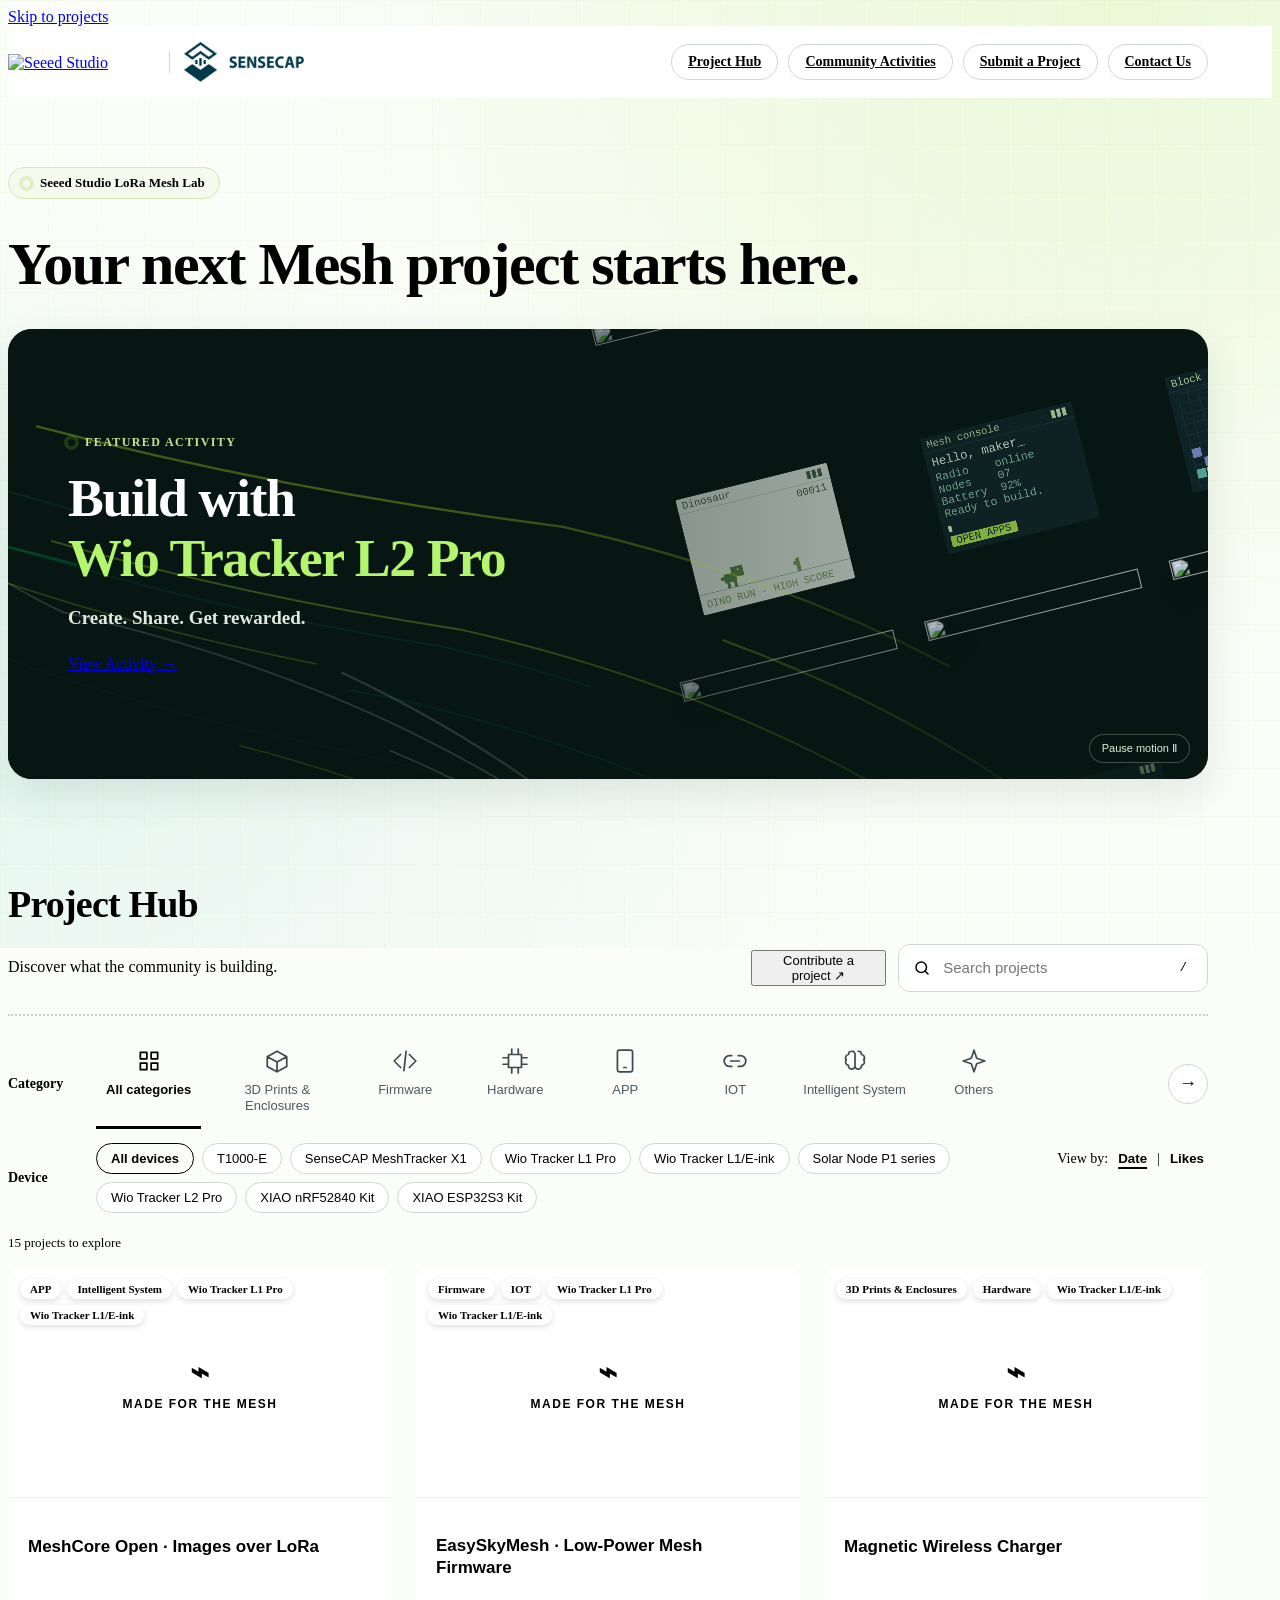
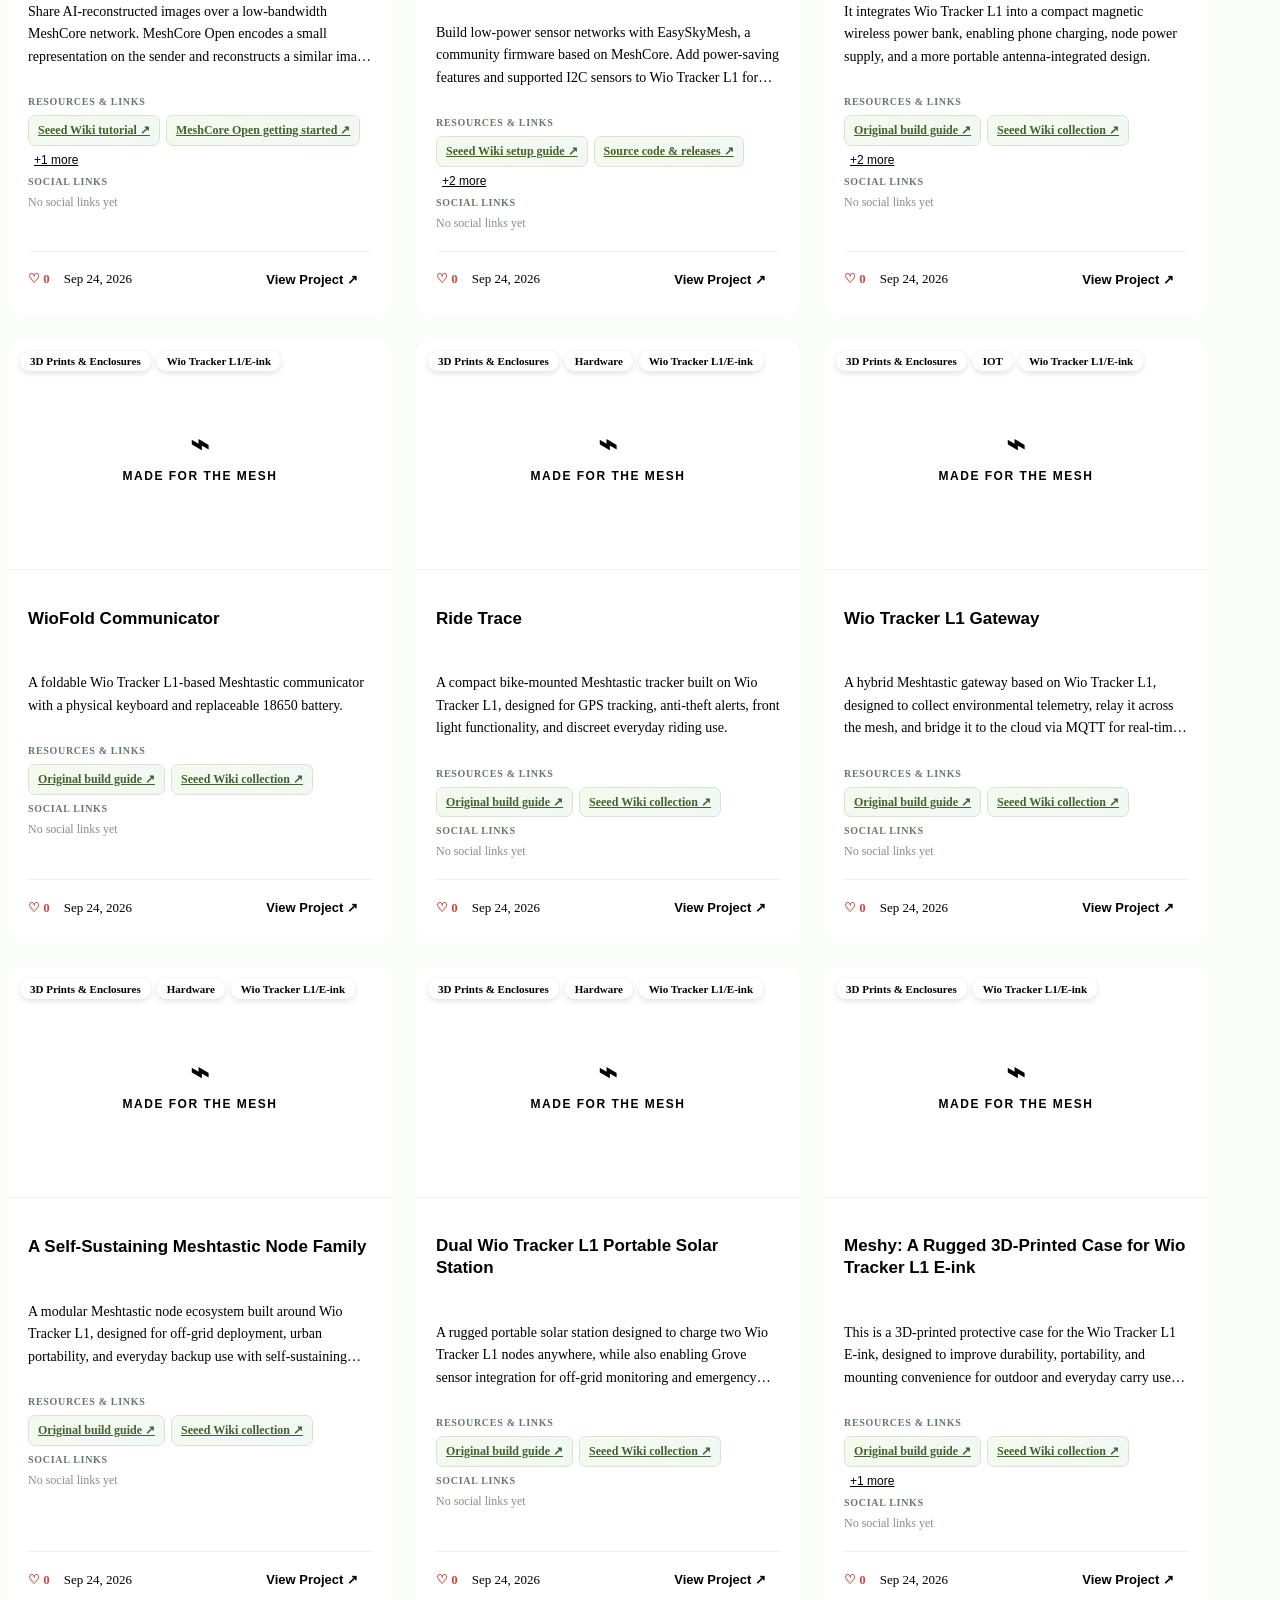
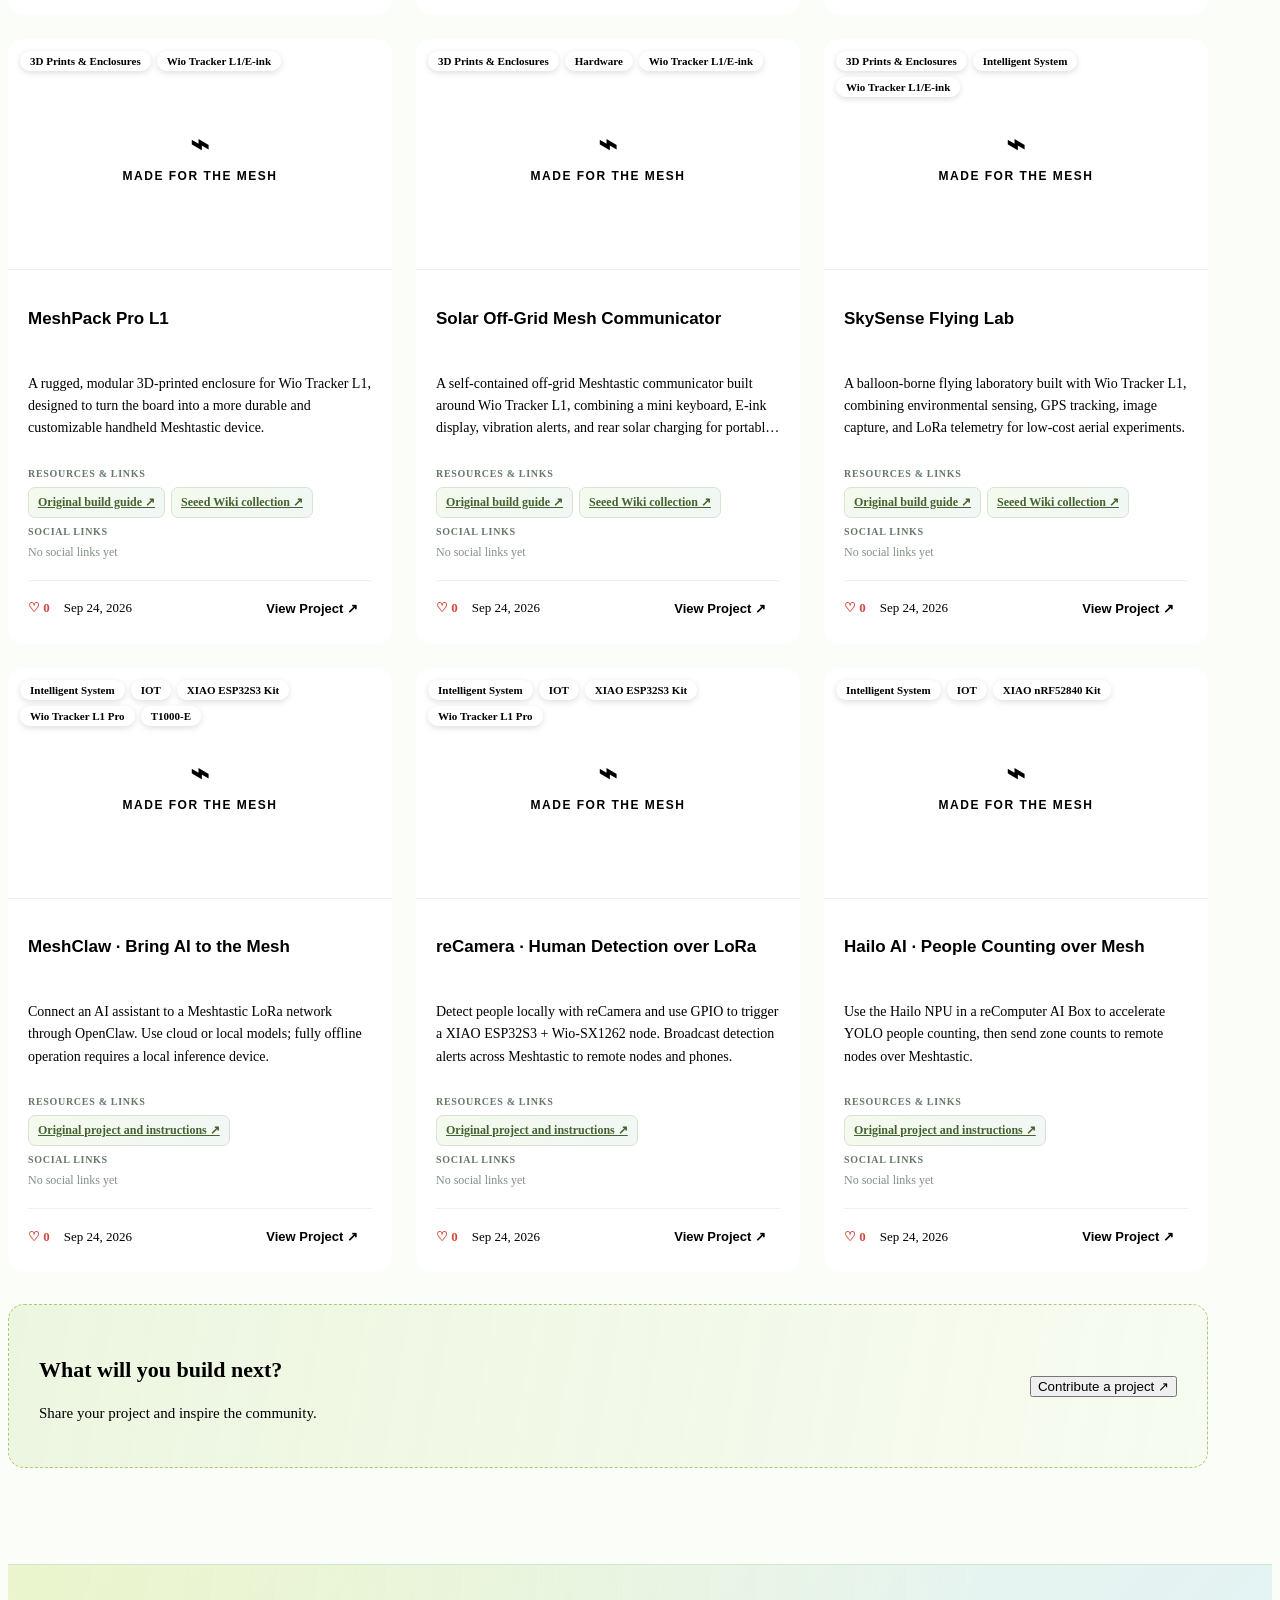
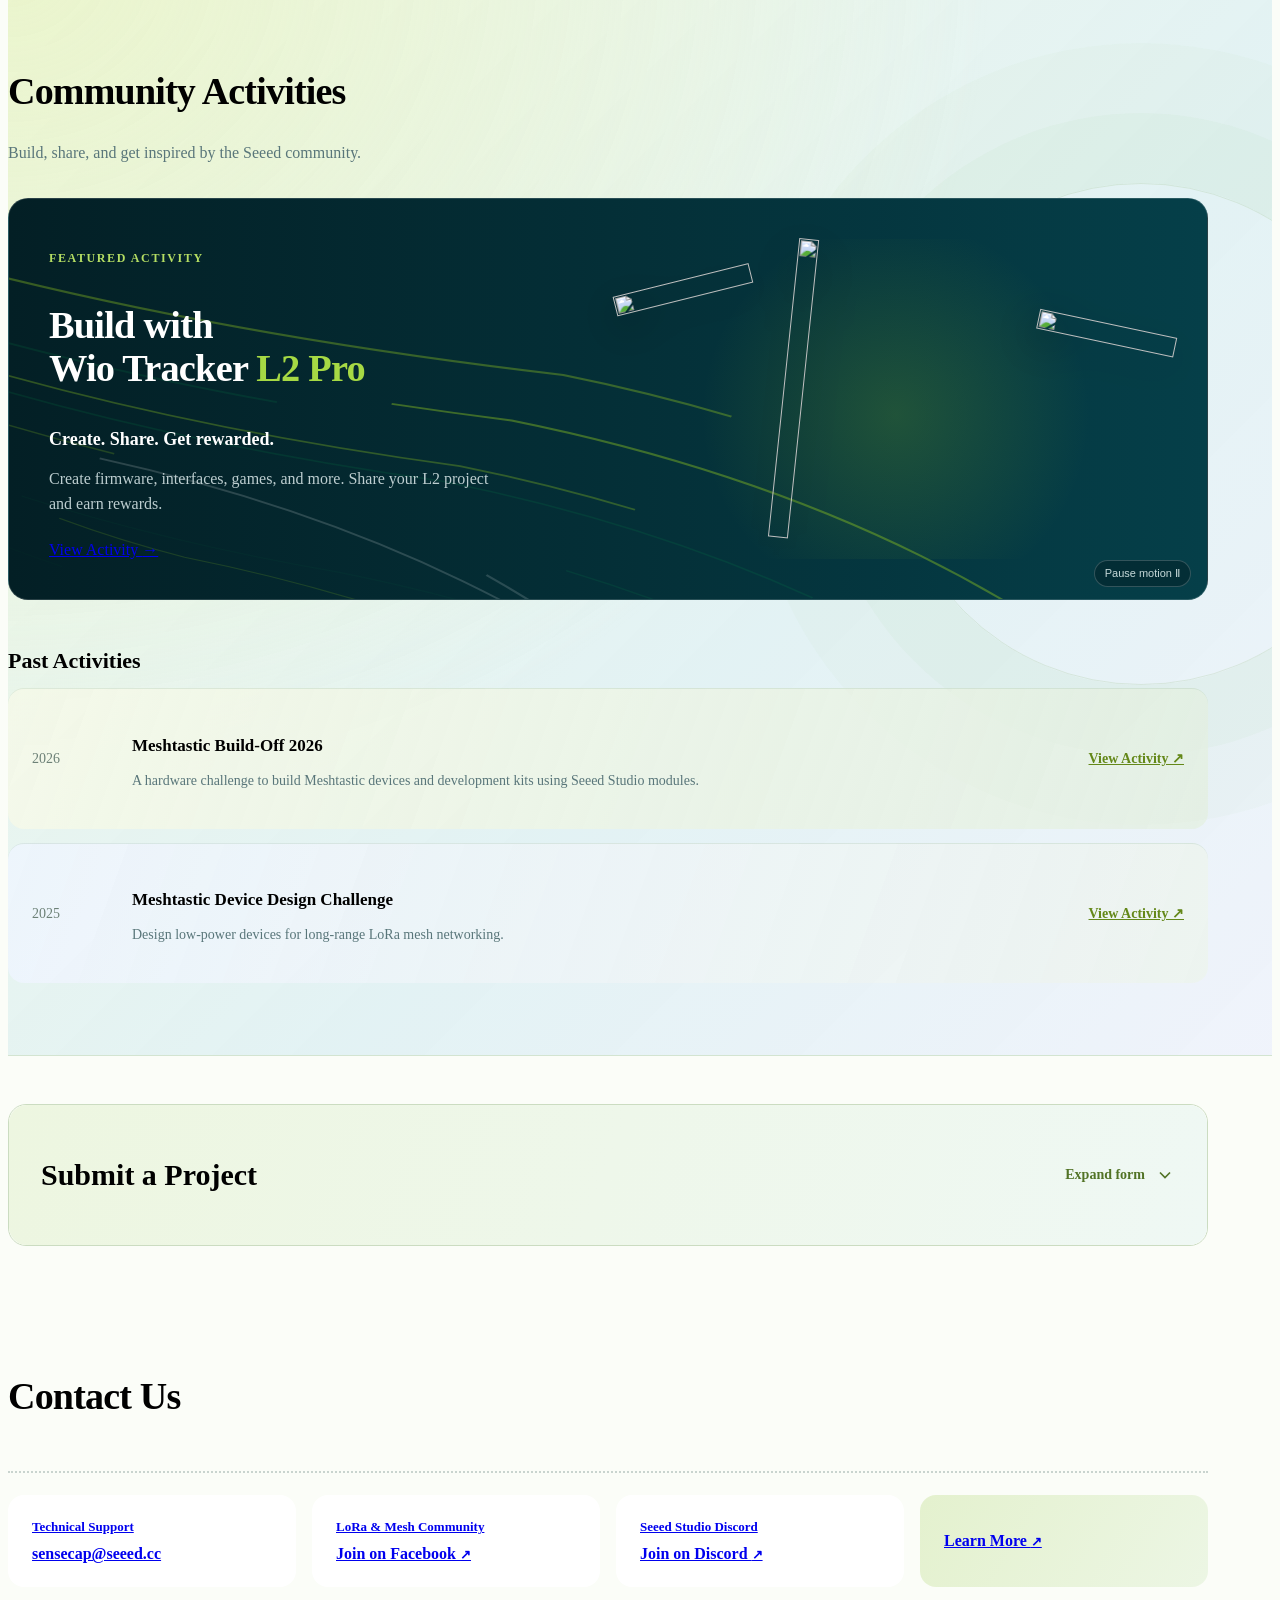
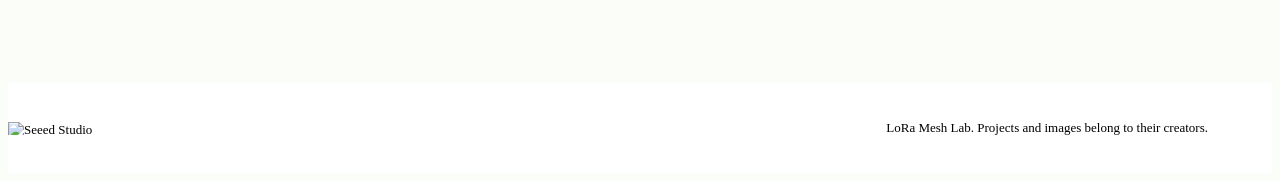
==== docs/index.html @ 519af18e "Open submission disclosure before app modules finish loading (#7) Co-authored-by: hack-embed <260366" ====
<!doctype html>
<html lang="en">
<head>
  <meta charset="UTF-8">
  <meta name="viewport" content="width=device-width,initial-scale=1">
  <meta name="theme-color" content="#ffffff">
  <meta name="description" content="LoRa Mesh Lab by Seeed Studio. Your next Mesh project starts here. Discover what the community is building.">
  <title>LoRa Mesh Lab · Your next Mesh project starts here.</title>
  <link rel="icon" href="./assets/seeed-favicon.ico" type="image/x-icon">
  <link rel="stylesheet" href="./base.css">
  <link rel="stylesheet" href="./hub.css?v=20261015-waves">
  <link rel="stylesheet" href="./forms.css">
  <script type="module" src="./app.js?v=20261020-submit-open"></script>
  <script type="module" src="./featured-waves.js?v=20261015-home"></script>
</head>
<body>
  <div class="hub-grid" aria-hidden="true"></div>
  <a class="skip-link" href="#projects">Skip to projects</a>
  <header class="site-header">
    <div class="shell header-inner">
      <a href="#home" class="brand" aria-label="SenseCAP home"><img src="./assets/seeed-logo.png" alt="Seeed Studio" width="147" height="17"><span class="brand-divider" aria-hidden="true"></span><img class="sensecap-logo" src="./assets/sensecap-logo.png" alt="SenseCAP" width="314" height="106"></a>
      <button class="menu-toggle" id="menu-toggle" type="button" aria-expanded="false" aria-controls="main-nav">Menu <span aria-hidden="true">☰</span></button>
      <nav id="main-nav" aria-label="Main navigation">
        <a href="#projects">Project Hub</a>
        <a href="#activities">Community Activities</a>
        <a href="#submit" data-open-project>Submit a Project</a>
        <a href="#contact">Contact Us</a>
      </nav>
    </div>
  </header>
  <main id="main-content">
    <section class="home shell" id="home" aria-labelledby="home-title">
      <p class="pill-badge"><span class="dot" aria-hidden="true"></span>Seeed Studio LoRa Mesh Lab</p>
      <h1 id="home-title">Your next <span class="green">Mesh</span> project starts here.</h1>
      <div class="campaign-banner">
        <div class="banner-copy">
          <span class="banner-label"><span class="dot" aria-hidden="true"></span>Featured Activity</span>
          <strong class="banner-title">Build with <span>Wio Tracker <span class="model-name">L2 Pro</span></span></strong>
          <span class="banner-slogan">Create. Share. Get rewarded.</span>
          <a class="button primary" href="./l2.html">View Activity <span aria-hidden="true">→</span></a>
        </div>
        <div class="banner-devices" aria-hidden="true">
          <div class="banner-track">
            <div class="banner-group">
              <div class="demo-device"><img src="./assets/l2-screens/tile/04-dinosaur.webp" alt="" width="480" height="731"><canvas data-demo="dinosaur" width="360" height="270"></canvas></div>
              <div class="demo-device"><img src="./assets/l2-screens/tile/04-dinosaur.webp" alt="" width="480" height="731"><canvas data-demo="dashboard" width="360" height="270"></canvas></div>
              <div class="demo-device"><img src="./assets/l2-screens/tile/04-dinosaur.webp" alt="" width="480" height="731"><canvas data-demo="blocks" width="360" height="270"></canvas></div>
              <div class="demo-device"><img src="./assets/l2-screens/tile/04-dinosaur.webp" alt="" width="480" height="731"><canvas data-demo="gps" width="360" height="270"></canvas></div>
              <div class="demo-device"><img src="./assets/l2-screens/tile/04-dinosaur.webp" alt="" width="480" height="731"><canvas data-demo="blocks" width="360" height="270"></canvas></div>
              <div class="demo-device"><img src="./assets/l2-screens/tile/04-dinosaur.webp" alt="" width="480" height="731"><canvas data-demo="dinosaur" width="360" height="270"></canvas></div>
            </div>
          </div>
        </div>
        <button id="hub-motion" class="motion-control" type="button" aria-pressed="false">Pause motion Ⅱ</button>
      </div>
    </section>

    <section class="shell hub-section" id="projects" aria-labelledby="projects-title">
      <div class="section-head">
        <div><h2 id="projects-title">Project Hub</h2><p class="slogan">Discover what the community is building.</p></div>
        <div class="hub-tools"><button type="button" class="button outline" data-open-project>Contribute a project ↗</button><label class="search"><svg viewBox="0 0 24 24" width="18" height="18" fill="none" stroke="currentColor" stroke-width="2" stroke-linecap="round" aria-hidden="true"><circle cx="11" cy="11" r="7"/><path d="m20 20-4-4"/></svg><input id="search" type="search" placeholder="Search projects" aria-label="Search projects"><kbd>/</kbd></label></div>
      </div>
      <div class="filter-block">
        <div class="filter-line category-line">
          <span class="filter-label">Category</span>
          <div class="tabs-wrap"><div class="tabs" id="categories" role="group" aria-label="Category"></div><button class="tabs-next" id="tabs-next" type="button" aria-label="More categories">→</button></div>
        </div>
        <div class="filter-line">
          <span class="filter-label">Device</span>
          <div class="chips" id="devices" role="group" aria-label="Device"></div>
          <div class="view-by" id="sort" role="group" aria-label="View by"><span>View by:</span><button type="button" data-sort="newest" aria-pressed="true">Date</button><span aria-hidden="true">|</span><button type="button" data-sort="likes" aria-pressed="false">Likes</button></div>
        </div>
      </div>
      <p id="result-count" class="result-count" role="status" aria-live="polite">Loading projects…</p>
      <div class="project-grid" id="project-grid" aria-label="Projects"></div>
      <div class="contribute-callout"><div><h3>What will you build next?</h3><p>Share your project and inspire the community.</p></div><button class="button primary" type="button" data-open-project>Contribute a project <span aria-hidden="true">↗</span></button></div>
      <div class="empty-state" id="empty" hidden><h3>No projects found</h3><p>Try a different keyword, category, or device.</p><button class="button outline" id="reset" type="button">Clear filters</button></div>
      <div class="empty-state" id="load-error" hidden><h3>Projects are unavailable</h3><p>Please check your connection and try again.</p><button class="button outline" id="retry" type="button">Try again</button></div>
    </section>

    <section class="activities" id="activities" aria-labelledby="activities-title">
      <div class="shell">
        <h2 id="activities-title">Community Activities</h2>
        <p class="slogan">Build, share, and get inspired by the Seeed community.</p>
        <article class="featured-activity" id="featured-activity">
          <div class="featured-copy">
            <p class="featured-label">Featured Activity</p>
            <h3>Build with<br>Wio Tracker <span class="green">L2 Pro</span></h3>
            <p class="featured-slogan">Create. Share. Get rewarded.</p>
            <p>Create firmware, interfaces, games, and more. Share your L2 project and earn rewards.</p>
            <a class="button primary" href="./l2.html">View Activity <span aria-hidden="true">→</span></a>
          </div>
          <a class="featured-media" href="./l2.html" tabindex="-1" aria-hidden="true">
            <img class="featured-product" src="./assets/l2-pro.webp" alt="" width="608" height="807" loading="lazy">
            <img class="featured-shot shot-a" src="./assets/l2-screens/tile/02-gps.webp" alt="" width="480" height="694" loading="lazy">
            <img class="featured-shot shot-b" src="./assets/l2-screens/tile/03-block-stack.webp" alt="" width="480" height="751" loading="lazy">
          </a>
          <button class="featured-motion" id="featured-motion" type="button" aria-pressed="false">Pause motion Ⅱ</button>
        </article>
        <h3 class="past-title">Past Activities</h3>
        <ul class="past-list">
          <li><span class="past-year">2026</span><div><h4>Meshtastic Build-Off 2026</h4><p>A hardware challenge to build Meshtastic devices and development kits using Seeed Studio modules.</p></div><a href="https://www.seeedstudio.com/meshtastic-build-off?srsltid=AU7gw4Xp6hmSdlyYyfUc8gtR6BqHPHL6fznKIV_KAC1SFopYo-wEnpZ2" target="_blank" rel="noopener noreferrer">View Activity <span aria-hidden="true">↗</span></a></li>
          <li><span class="past-year">2025</span><div><h4>Meshtastic Device Design Challenge</h4><p>Design low-power devices for long-range LoRa mesh networking.</p></div><a href="https://www.hackster.io/contests/SeeedMeshtasticDeviceDesign2025" target="_blank" rel="noopener noreferrer">View Activity <span aria-hidden="true">↗</span></a></li>
        </ul>
      </div>
    </section>

    <section class="shell hub-section submission-section" id="submit" aria-labelledby="submit-title">
      <details class="submission-panel" id="project-submission">
        <summary><h2 id="submit-title"><span>Submit a Project</span><span class="submission-toggle" aria-hidden="true"><span class="when-closed">Expand form</span><span class="when-open">Collapse form</span><svg viewBox="0 0 24 24" width="20" height="20" fill="none" stroke="currentColor" stroke-width="2"><path d="m6 9 6 6 6-6"/></svg></span></h2></summary>
        <p class="submission-intro">Sign in with GitHub to submit. Your project appears in the Project Hub after AE review.</p>
        <div id="project-form-mount"><p>Loading the submission form…</p></div>
      </details>
    </section>

    <section class="shell hub-section" id="contact" aria-labelledby="contact-title">
      <div class="section-head"><div><h2 id="contact-title">Contact Us</h2></div></div>
      <div class="contact-grid">
        <a class="contact-card" href="mailto:sensecap@seeed.cc"><span>Technical Support</span><strong>sensecap@seeed.cc</strong></a>
        <a class="contact-card" href="https://www.facebook.com/groups/1755190828846458" target="_blank" rel="noopener noreferrer"><span>LoRa &amp; Mesh Community</span><strong>Join on Facebook <span aria-hidden="true">↗</span></strong></a>
        <a class="contact-card" href="https://discord.gg/mQfW9Vj88z" target="_blank" rel="noopener noreferrer"><span>Seeed Studio Discord</span><strong>Join on Discord <span aria-hidden="true">↗</span></strong></a>
        <a class="contact-card learn-more" href="https://www.seeedstudio.com/meshtastic-products" target="_blank" rel="noopener noreferrer"><strong>Learn More <span aria-hidden="true">↗</span></strong></a>
      </div>
    </section>
  </main>
  <footer class="site-footer"><div class="shell footer-inner"><img src="./assets/seeed-logo.png" alt="Seeed Studio" width="118" height="13"><p>LoRa Mesh Lab. Projects and images belong to their creators.</p></div></footer>
  <dialog id="detail" aria-labelledby="detail-title"><button class="dialog-close" data-close aria-label="Close project details">×</button><div id="detail-content"></div></dialog>
  <div id="toast" role="status" class="toast" hidden></div>
  <script>
    // Reveal the form before native anchor scrolling, even while app modules load.
    {
      const submission = document.getElementById('project-submission');
      for (const link of document.querySelectorAll('a[href="#submit"]')) {
        link.addEventListener('click', event => {
          if (event.button !== 0 || event.metaKey || event.ctrlKey || event.shiftKey || event.altKey) return;
          submission.open = true;
        });
      }
      if (location.hash === '#submit') submission.open = true;
    }
  </script>
  <noscript><div class="noscript">Enable JavaScript to browse LoRa Mesh Lab. You can also <a href="./data/projects.json">view the project catalog</a> or <a href="https://github.com/hack-embed/seeed-meshtastic-projects/issues/new?template=project.yml">submit a project on GitHub</a>.</div></noscript>
</body>
</html>
---- docs/hub.css ----
/* LoRa Mesh Lab hub: white with Seeed green, deep blue for dark areas. */
body { background: #fbfdf8; }
body > main, .site-footer { position: relative; z-index: 1; }
.shell { width: min(1440px, calc(100% - 64px)); }
.hub-grid { position: fixed; inset: -48px; z-index: 0; pointer-events: none; background: linear-gradient(#86b8370b 1px, transparent 1px) 0 0 / 48px 48px, linear-gradient(90deg, #86b8370b 1px, transparent 1px) 0 0 / 48px 48px, radial-gradient(ellipse at 85% 5%, #d8f4b47a, transparent 50%), radial-gradient(ellipse at 0 80%, #d0efeb80, transparent 50%); animation: grid-travel 24s linear infinite; }
@keyframes grid-travel { to { transform: translate(48px, 48px); } }
.green { color: var(--green-dark); }
.dot { display: inline-block; width: 7px; height: 7px; border-radius: 50%; background: var(--green); box-shadow: 0 0 0 4px #8fc31f33; }

/* Header */
.site-header { position: sticky; top: 0; z-index: 20; background: #fff; border-bottom: 1px solid var(--line); }
.header-inner { display: flex; align-items: center; justify-content: space-between; gap: 20px; min-height: 72px; }
.brand { display: flex; align-items: center; gap: 14px; flex-shrink: 0; }
.brand img { width: 147px; height: auto; }
.brand-divider { width: 1px; height: 22px; background: #cdd6d2; }
.brand .sensecap-logo { width: 120px; height: auto; }
#main-nav { display: flex; gap: 10px; }
#main-nav a { padding: 9px 16px; border: 1px solid #cfd8d4; border-radius: 999px; font-size: 14px; font-weight: 600; color: var(--blue); background: white; transition: border-color .2s, background .2s; }
#main-nav a:hover { border-color: var(--green); }
#main-nav a[aria-current] { border-color: var(--green); background: var(--green-soft); }
.menu-toggle { display: none; border: 1px solid #cfd8d4; background: white; border-radius: 999px; padding: 8px 14px; font-weight: 600; color: var(--blue); }

/* Home */
.home { padding-top: 56px; }
.pill-badge { display: inline-flex; align-items: center; gap: 10px; padding: 7px 14px; border: 1px solid #d6e6b6; background: #f6faee; border-radius: 999px; font-size: 13px; font-weight: 600; color: var(--blue); }
.home h1 { margin: 20px 0 32px; font-size: clamp(36px, 5vw, 60px); line-height: 1.08; letter-spacing: -1.5px; color: var(--blue); max-width: 1120px; }
/* Clip the oversized track without creating an inner scroll area for focused controls. */
.campaign-banner { position: relative; display: flex; align-items: center; min-height: 450px; overflow: clip; border-radius: 24px; background: #071613; color: white; box-shadow: 0 16px 40px #173d201c; isolation: isolate; }
.campaign-banner::after { content: ""; position: absolute; inset: 0; z-index: -1; pointer-events: none; background: linear-gradient(90deg,#071613f5 0%,#071613df 27%,#07161365 55%,#07161320 100%),linear-gradient(0deg,#07161399,transparent 35%); }
.banner-copy { display: flex; flex-direction: column; align-items: flex-start; gap: 18px; padding: 60px; position: relative; z-index: 1; max-width: 640px; }
.banner-label { display: inline-flex; align-items: center; gap: 10px; font-size: 12px; font-weight: 700; letter-spacing: 1.4px; text-transform: uppercase; color: #c9e58f; }
.banner-title { font-size: clamp(32px, 4.2vw, 56px); line-height: 1.12; letter-spacing: -1.4px; }
.banner-title span { color: #b4f56e; display: block; }
.banner-slogan { font-size: 19px; font-weight: 600; color: #e2eadf; margin-bottom: 8px; }
.banner-devices { --demo-size: 220px; --demo-gap: 32px; position: absolute; z-index: -2; top: -90px; right: -96px; width: calc(var(--demo-size) * 3 + var(--demo-gap) * 2); height: calc(100% + 180px); transform: rotate(-14deg); transform-origin: 50% 0; }
.banner-track { display: flex; flex-direction: column; width: 100%; }
.banner-track.is-loop-ready { animation: demo-scroll 52s linear infinite; }
.banner-group { display: grid; flex-shrink: 0; grid-template-columns: repeat(3, var(--demo-size)); gap: var(--demo-gap); padding-bottom: var(--demo-gap); }
.demo-device { position: relative; width: var(--demo-size); }
.banner-devices .demo-device img { display: block; position: static; width: 100%; height: auto; transform: none; margin: 0; filter: drop-shadow(0 20px 22px #0008); }
.demo-device canvas { position: absolute; left: 18%; top: 56.5%; width: 71%; height: 35.4%; border-radius: 2px; }
.campaign-banner.motion-idle .banner-track { animation-play-state: paused; }
@keyframes demo-scroll { from { transform: translateY(calc(-100% / 3)); } to { transform: translateY(calc(-200% / 3)); } }
.motion-control { position: absolute; right: 18px; bottom: 16px; z-index: 3; padding: 7px 12px; color: #e1edd5; font-size: 11px; background: #071613b3; border: 1px solid #cadfba4d; border-radius: 99px; }
.motion-paused *, .motion-paused *::before, .motion-paused *::after, .motion-paused::before, .motion-paused::after { animation-play-state: paused !important; }
.motion-paused .hub-grid { animation-play-state: paused; }

/* Sections */
.hub-section { padding-block: 72px 24px; }
.section-head { display: flex; justify-content: space-between; align-items: end; gap: 24px; padding-bottom: 22px; margin-bottom: 22px; border-bottom: 2px dotted #c9d4cf; }
.section-head h2, .activities h2 { font-size: clamp(28px, 3vw, 38px); letter-spacing: -.8px; color: var(--blue); }
.slogan { margin-top: 8px; font-size: 16px; color: var(--muted); }
.search { display: flex; align-items: center; gap: 10px; width: min(360px, 100%); padding: 0 14px; height: 46px; border: 1px solid #cfd8d4; border-radius: 12px; background: white; color: var(--muted); }
.search:focus-within { border-color: var(--green); box-shadow: 0 0 0 3px #8fc31f33; }
.search input { flex: 1; min-width: 0; border: 0; outline: 0; background: none; font-size: 15px; color: var(--ink); }
.search kbd { font: 12px ui-monospace, monospace; border: 1px solid var(--line); border-radius: 5px; padding: 1px 6px; }

/* Filters */
.filter-block { display: grid; grid-template-columns: minmax(0, 1fr); gap: 14px; }
.filter-line { display: flex; align-items: center; gap: 16px; }
.filter-label { width: 72px; flex-shrink: 0; font-size: 14px; font-weight: 700; color: var(--blue); }
.tabs-wrap { position: relative; flex: 1; min-width: 0; display: flex; align-items: center; gap: 8px; }
.tabs { display: flex; gap: 6px; overflow-x: auto; scrollbar-width: none; scroll-snap-type: x proximity; flex: 1; }
.tabs::-webkit-scrollbar { display: none; }
.tab { display: flex; flex-direction: column; align-items: center; gap: 8px; flex: 0 0 auto; min-width: 104px; padding: 10px 10px 12px; border: 0; border-bottom: 3px solid transparent; background: none; color: #4b5b61; font-size: 13px; font-weight: 500; line-height: 1.25; text-align: center; scroll-snap-align: start; }
.tab span { max-width: 120px; }
.tab-icon { color: #3c4b50; }
.tab:hover { color: var(--blue); }
.tab[aria-pressed="true"] { color: var(--green-dark); font-weight: 700; border-bottom-color: var(--green); }
.tab[aria-pressed="true"] .tab-icon { color: var(--green-dark); }
.tabs-next { flex-shrink: 0; width: 40px; height: 40px; border-radius: 50%; border: 1px solid #cfd8d4; background: white; font-size: 18px; color: var(--blue); }
.tabs-next:hover { border-color: var(--green); }
.chips { display: flex; flex-wrap: wrap; gap: 8px; flex: 1; }
.chip { padding: 7px 14px; border: 1px solid #cfd8d4; border-radius: 999px; background: white; font-size: 13px; font-weight: 500; color: var(--ink); }
.chip:hover { border-color: var(--green); }
.chip[aria-pressed="true"] { background: var(--green); border-color: var(--green); color: var(--blue-deep); font-weight: 700; }
.view-by { display: flex; align-items: center; gap: 6px; flex-shrink: 0; font-size: 14px; color: var(--muted); align-self: flex-start; padding-top: 6px; }
.view-by button { border: 0; background: none; padding: 2px 4px; font-weight: 600; color: var(--muted); }
.view-by button[aria-pressed="true"] { color: var(--green-dark); text-decoration: underline; text-underline-offset: 4px; text-decoration-thickness: 2px; }
.result-count { margin: 22px 0 16px; font-size: 13px; color: var(--muted); }

/* Cards */
.project-grid { display: grid; grid-template-columns: repeat(3, 1fr); gap: 24px; }
.project-card { display: flex; flex-direction: column; overflow: hidden; background: white; border: 1px solid var(--line); border-radius: 16px; transition: transform .25s, box-shadow .25s, border-color .25s; }
.project-card:hover { transform: translateY(-3px); border-color: #c5dd92; box-shadow: 0 16px 36px #003a4a17; }
.card-cover { position: relative; height: 230px; background: white; border-bottom: 1px solid #eef1ee; }
.cover-button { display: block; width: 100%; height: 100%; padding: 0; border: 0; background: none; }
.cover-button img { width: 100%; height: 100%; object-fit: contain; padding: 64px 14px 14px; }
.cover-tags { position: absolute; left: 12px; top: 12px; right: 12px; display: flex; flex-wrap: wrap; gap: 6px; pointer-events: none; }
.cover-tags span { padding: 4px 10px; border-radius: 999px; font-size: 11px; font-weight: 700; background: #ffffffeb; color: var(--blue); box-shadow: 0 2px 6px #0002; }
.cover-tags .tag-category { background: var(--green); color: var(--blue-deep); }
.card-body { display: flex; flex-direction: column; gap: 10px; flex: 1; padding: 18px 20px 20px; }
.card-title { padding: 0; border: 0; background: none; text-align: left; font-size: 17px; font-weight: 700; line-height: 1.3; color: var(--blue); }
.card-title:hover { color: var(--green-dark); }
.card-description { font-size: 14px; line-height: 1.6; color: var(--muted); display: -webkit-box; -webkit-line-clamp: 3; -webkit-box-orient: vertical; overflow: hidden; }
.card-bottom { display: flex; align-items: center; justify-content: space-between; gap: 10px; margin-top: auto; padding-top: 12px; border-top: 1px solid #eef1ee; }
.card-meta { display: flex; gap: 14px; font-size: 13px; color: var(--muted); }
.hearts { color: #d0473b; font-weight: 600; }
.view-project { padding: 8px 14px; border-radius: 999px; border: 1px solid var(--green); background: white; color: var(--blue); font-size: 13px; font-weight: 700; }
.view-project:hover { background: var(--green); }
.fallback-cover { display: grid; place-content: center; gap: 6px; height: 100%; text-align: center; color: var(--green-dark); font-size: 12px; font-weight: 700; letter-spacing: 1.5px; background: var(--green-soft); }
.fallback-cover span:first-child { font-size: 32px; }
.empty-state { padding: 56px 20px; text-align: center; border: 1px dashed #cfd8d4; border-radius: 16px; background: white; }
.empty-state h3 { color: var(--blue); margin-bottom: 8px; }
.empty-state p { color: var(--muted); margin-bottom: 18px; }

/* Activity sections alternate mint, blue and warm green surfaces. */
.activities { margin-top: 72px; padding-block: 72px; color: var(--ink); background: radial-gradient(ellipse at 0 0,#e8f3beaa,transparent 55%), linear-gradient(135deg,#edf7e5d9,#e0f1f3eb 60%,#eef2fbe6); border-block: 1px solid #d3e4d1; position: relative; overflow: hidden; isolation: isolate; }
.activities h2 { color: var(--blue); }
.activities::before { content: ""; position: absolute; width: 500px; height: 500px; border: 1px solid #8cb37533; border-radius: 50%; right: -120px; top: 20%; z-index: -1; box-shadow: 0 0 0 70px #89b3690c,0 0 0 140px #89b36908; animation: activity-pulse 9s ease-in-out infinite alternate; }
@keyframes activity-pulse { to { transform: scale(1.2) translateY(-20px); } }
.activities .slogan { color: #59767a; }
.featured-activity { position: relative; isolation: isolate; contain: paint; overflow: hidden; display: grid; grid-template-columns: 1fr 1fr; gap: 32px; align-items: center; margin-top: 36px; padding: 40px; border-radius: 20px; background: linear-gradient(90deg, #031f25 0%, #053f49 100%); border: 1px solid #ffffff26; color: #fff; }
.featured-copy, .featured-media { position: relative; z-index: 1; }
.featured-waves { position: absolute; inset: 0; z-index: 0; display: block; width: 100%; height: 100%; pointer-events: none; }
.campaign-banner > .featured-waves { mask-image: linear-gradient(90deg, #000 35%, #0009 62%, transparent 92%); }
.featured-activity.featured-paused .featured-shot { animation-play-state: paused; }
.featured-motion { position: absolute; right: 16px; bottom: 12px; z-index: 2; border: 1px solid #ffffff30; border-radius: 99px; padding: 6px 10px; background: #031f2580; color: #c7dada; font-size: 11px; }
.featured-label { font-size: 12px; font-weight: 800; letter-spacing: 1.6px; text-transform: uppercase; color: #b4dd63; margin-bottom: 14px; }
.featured-copy h3 { font-size: clamp(28px, 3vw, 40px); line-height: 1.12; letter-spacing: -.8px; }
.featured-copy .green { color: #a6d944; }
.featured-slogan { margin: 14px 0 10px; font-size: 18px; font-weight: 700; }
.featured-copy p:not(.featured-label):not(.featured-slogan) { color: #bdced0; line-height: 1.6; max-width: 440px; margin-bottom: 24px; }
.featured-media { position: relative; height: 320px; border-radius: 16px; background: radial-gradient(circle at 50% 55%, #8fc31f33, transparent 60%); }
.featured-product { position: absolute; left: 50%; top: 50%; width: auto; height: 300px; transform: translate(-50%, -50%) rotate(6deg); z-index: 1; filter: drop-shadow(0 20px 30px #0009); }
.featured-shot { position: absolute; width: 140px; height: auto; filter: drop-shadow(0 12px 20px #0008); }
.shot-a { left: 2%; top: 12%; transform: rotate(-14deg); }
.shot-b { right: 2%; bottom: 6%; transform: rotate(12deg); }
.past-title { margin: 48px 0 12px; font-size: 22px; }
.past-list { list-style: none; margin: 0; padding: 0; }
.past-list li { display: grid; grid-template-columns: 80px 1fr auto; gap: 20px; align-items: center; padding: 24px; margin-top: 14px; border-radius: 16px; background: linear-gradient(110deg,#f5f9e9e6,#e3efdfb3); border-top: 1px solid #aac6b450; }
.past-year { font-size: 14px; color: #6d8177; font-variant-numeric: tabular-nums; }
.past-list h4 { font-size: 17px; margin-bottom: 6px; }
.past-list p { font-size: 14px; color: #59767a; line-height: 1.5; }
.past-list a { font-size: 14px; font-weight: 700; color: #648819; white-space: nowrap; }
.past-list a:hover { text-decoration: underline; }

.past-list li:nth-child(2) { background: linear-gradient(110deg,#eff5ffcc,#edf4efe6); }
.featured-shot { animation: activity-float 10s ease-in-out infinite alternate; }
.shot-b { animation-delay: -5s; }
@keyframes activity-float { to { translate: 0 -14px; } }

/* Contact */
.contact-grid { display: grid; grid-template-columns: repeat(4, 1fr); gap: 16px; }
.contact-card { display: flex; flex-direction: column; gap: 10px; padding: 24px; border: 1px solid var(--line); border-radius: 16px; background: white; transition: border-color .2s, transform .2s; }
.contact-card:hover { border-color: var(--green); transform: translateY(-2px); }
.contact-card span:first-child { font-size: 13px; font-weight: 600; color: var(--muted); }
.contact-card strong { font-size: 16px; color: var(--blue); overflow-wrap: anywhere; }
.site-footer { margin-top: 72px; border-top: 1px solid var(--line); background: white; }
.footer-inner { display: flex; justify-content: space-between; align-items: center; gap: 16px; padding-block: 24px; font-size: 13px; color: var(--muted); }

/* Project detail dialog */
.detail-image { width: 100%; max-height: 420px; object-fit: contain; background: #f4f7f1; }
#detail-content > .fallback-cover { height: 240px; }
.dialog-body { padding: 28px 36px 36px; }
.dialog-body .eyebrow { font-size: 12px; font-weight: 700; letter-spacing: 1px; color: var(--green-dark); margin-bottom: 8px; }
.dialog-body h2 { font-size: 28px; color: var(--blue); }
.detail-meta { margin-top: 6px; font-size: 14px; color: var(--muted); }
.dialog-body h3 { margin: 26px 0 10px; font-size: 16px; color: var(--blue); }
.dialog-body p, .dialog-body li { font-size: 15px; line-height: 1.7; }
.dialog-body ol, .dialog-body ul { margin: 0; padding-left: 22px; }
.detail-resources a { color: var(--green-dark); font-weight: 600; text-decoration: underline; }
.tags { display: flex; flex-wrap: wrap; gap: 8px; }
.tag { padding: 5px 12px; border-radius: 999px; background: var(--green-soft); font-size: 13px; font-weight: 600; color: var(--blue); }
.detail-actions { display: flex; flex-wrap: wrap; gap: 10px; margin-top: 28px; padding-top: 22px; border-top: 1px solid var(--line); }
#detail-like[aria-pressed="true"] { border-color: #d0473b; color: #d0473b; }
.thread { list-style: none; padding: 0 !important; display: grid; gap: 10px; }
.comment { padding: 12px 14px; border: 1px solid var(--line); border-radius: 10px; background: var(--green-soft); }
.comment-meta { font-size: 13px !important; color: var(--muted); }
.comment-meta strong { color: var(--blue); }
.comment-meta a { color: var(--green-dark); }
.comment-body { margin-top: 4px; white-space: pre-wrap; overflow-wrap: anywhere; }
.thread-empty { color: var(--muted); }
.engagement-note, .detail-attribution { margin-top: 16px; font-size: 13px !important; color: var(--muted); }

@media (max-width: 1080px) {
  #main-nav a { padding: 8px 12px; font-size: 13px; }
  .project-grid { grid-template-columns: repeat(2, 1fr); }
  .contact-grid { grid-template-columns: repeat(2, 1fr); }
}
@media (max-width: 900px) {
  .menu-toggle { display: inline-flex; gap: 6px; }
  #main-nav { display: none; position: absolute; left: 0; right: 0; top: 100%; flex-direction: column; padding: 14px 16px 18px; background: white; border-bottom: 1px solid var(--line); box-shadow: 0 12px 24px #003a4a1a; }
  #main-nav.is-open { display: flex; }
  #main-nav a { text-align: center; padding: 12px; }
  .filter-line { flex-wrap: wrap; }
  .tabs-wrap, .chips { flex: 1 1 100%; }
  .view-by { width: 100%; padding-top: 0; }
  .featured-activity { grid-template-columns: 1fr; }
}
@media (max-width: 640px) {
  .brand img { width: 112px; }
  .brand { gap: 10px; }
  .brand .sensecap-logo { width: 100px; }
  .home { padding-top: 32px; }
  .shell { width: calc(100% - 32px); }
  .campaign-banner { min-height: 560px; align-items: flex-start; }
  .banner-copy { padding: 32px 26px; gap: 14px; }
  .banner-title { font-size: 38px; }
  .banner-slogan { font-size: 16px; }
  .banner-devices { --demo-size: 130px; --demo-gap: 22px; top: 230px; right: -46px; transform: rotate(-12deg); }
  .banner-track.is-loop-ready { animation-duration: 40s; }
  .campaign-banner::after { background: linear-gradient(180deg,#071613 0%,#071613ef 32%,#07161366 66%,#07161311 100%); }
  .campaign-banner > .featured-waves { mask-image: linear-gradient(180deg, #000 32%, #0008 65%, transparent 94%); }
  .contribute-callout { align-items: flex-start; flex-direction: column; }
  .section-head { flex-direction: column; align-items: stretch; }
  .search { width: 100%; }
  .filter-label { width: 100%; }
  .tab { min-width: 92px; }
  .project-grid, .contact-grid { grid-template-columns: 1fr; }
  .featured-activity { padding: 26px 22px; }
  .featured-media { height: 260px; }
  .featured-product { height: 240px; }
  .featured-shot { width: 100px; }
  .past-list li { grid-template-columns: 1fr; gap: 8px; }
  .dialog-body { padding: 22px; }
  .footer-inner { flex-direction: column; align-items: flex-start; }
}
@media (max-width: 380px) {
  .header-inner { gap: 8px; }
  .brand { gap: 8px; }
  .brand img { width: 88px; }
  .brand .sensecap-logo { width: 82px; }
  .menu-toggle { padding-inline: 10px; font-size: 13px; }
}

/* Fast access to the maker's resources and public posts. */
.card-links { display: grid; gap: 8px; padding-block: 4px 10px; }
.card-links-label { font-size: 10px; font-weight: 800; letter-spacing: .7px; text-transform: uppercase; color: #667868; }
.resource-links { display: flex; flex-wrap: wrap; gap: 6px; min-width: 0; }
.resource-link { padding: 6px 9px; border: 1px solid #d8e4d1; border-radius: 7px; background: linear-gradient(135deg,#f5faee,#f1f7f4); color: #43632e; font-size: 12px; line-height: 1.4; font-weight: 600; overflow-wrap: anywhere; }
.resource-link:hover { background: #e8f3d6; border-color: #9fc967; }
.social-links .resource-link { background: #f0f6fc; border-color: #d5e3ec; color: #365e71; }
.no-links { font-size: 12px; color: #849185; }
.more-links { border: 0; background: transparent; color: var(--green-dark); font-size: 12px; text-decoration: underline; }
.detail-link-groups .resource-link { padding: 12px 16px; font-size: 14px; }
.contribute-callout { display: flex; align-items: center; justify-content: space-between; gap: 22px; margin-top: 32px; padding: 30px; border: 1px dashed #abc97d; border-radius: 16px; background: linear-gradient(100deg,#eaf5dce6,#f6fbefc9); }
.contribute-callout h3 { font-size: 22px; color: var(--blue); }
.contribute-callout p { margin-top: 8px; color: var(--muted); font-size: 15px; }
.learn-more { justify-content: center; background: linear-gradient(120deg,#e4f1ce,#ecf6e4); }
.submission-section { padding-top: 48px; }
.submission-panel { border: 1px solid #cbdcc1; border-radius: 18px; background: white; }
.submission-panel > summary { padding: 28px 32px; cursor: pointer; list-style: none; border-radius: 18px; background: linear-gradient(110deg, #edf6e0, #eff8f4); }
.submission-panel > summary::-webkit-details-marker { display: none; }
.submission-panel > summary h2 { display: flex; align-items: center; justify-content: space-between; gap: 20px; color: var(--blue); font-size: clamp(24px, 3vw, 30px); }
.submission-toggle { display: flex; align-items: center; gap: 10px; color: #527326; font-size: 14px; font-weight: 600; white-space: nowrap; }
.submission-panel .when-open { display: none; }
.submission-panel[open] .when-closed { display: none; }
.submission-panel[open] .when-open { display: inline; }
.submission-panel[open] .submission-toggle svg { transform: rotate(180deg); }
.submission-panel[open] > summary { border-radius: 18px 18px 0 0; border-bottom: 1px solid #dce8d5; }
.submission-intro { padding: 28px 32px 0; color: var(--muted); line-height: 1.6; }
.submission-panel #project-form-mount { padding-bottom: 24px; }
.submission-panel .project-form { border: 0; }
.submission-panel #form-message { margin-inline: 32px; }
@media (max-width: 640px) {
  .submission-panel > summary { padding: 22px 20px; }
  .submission-panel > summary h2 { align-items: flex-start; flex-direction: column; gap: 10px; }
  .submission-toggle { font-size: 13px; }
  .submission-intro { padding: 22px 20px 0; }
  .submission-panel #form-message { margin-inline: 20px; }
}

.banner-title .model-name { display: inline; white-space: nowrap; }
.hub-tools { display: flex; align-items: center; gap: 12px; }
.hub-tools .button { font-size: 13px; padding-inline: 16px; }
@media (max-width: 900px) { .hub-tools { flex-direction: column-reverse; align-items: flex-start; } }
@media (max-width: 640px) { .hub-tools { align-items: stretch; } .hub-tools .button { align-self: flex-start; } }
---- docs/forms.css ----
/* Form-specific UI shared by the Mesh Lab and activity dialogs. */
.form-toolbar { display: flex; justify-content: space-between; align-items: center; gap: 16px; margin-bottom: 20px; }
.form-toolbar p { color: var(--muted); font-size: 14px; }
.form-toolbar .button { min-height: 38px; padding-inline: 14px; font-size: 13px; }
.cover-methods { display: flex; gap: 10px; flex-wrap: wrap; margin-bottom: 16px; }
.project-form .cover-methods label.cover-method { display: flex; align-items: center; gap: 8px; margin: 0; padding: 10px 14px; border: 1px solid var(--line); border-radius: 10px; cursor: pointer; }
.project-form .cover-method:has(input:checked) { border-color: var(--green); background: var(--green-soft); }
.project-form .cover-method input { width: 16px; height: 16px; padding: 0; margin: 0; accent-color: var(--green-dark); }
.project-form input[type="file"] { padding: 10px; white-space: normal; }
.project-form input[type="file"]::file-selector-button { border: 0; padding: 8px 12px; border-radius: 6px; margin-right: 10px; background: var(--green-soft); color: var(--ink); font: inherit; cursor: pointer; }
.photo-preview { padding: 12px; border-radius: 12px; border: 1px solid var(--line); background: #f6f9f3; }
.photo-preview img { max-height: 220px; width: 100%; object-fit: contain; border-radius: 8px; }
.photo-preview p { color: var(--muted); font-size: 12px; margin-top: 8px; overflow-wrap: anywhere; }
.project-form .cover-field > label:last-child { margin-bottom: 0; }
.photo-handoff { background: white; border: 1px solid #ccdcb8; padding: 16px; border-radius: 10px; margin: 16px 0; }
.photo-handoff h4 { font-size: 14px; margin-bottom: 8px; }
.photo-handoff p { overflow-wrap: anywhere; }
.share-project-status { margin: -12px 0 22px; }
.share-project-status .button { margin-top: 10px; }
.submission-ready a, .project-form select { max-width: 100%; }
@media (max-width: 440px) {
  .submission-ready .button { white-space: normal; text-align: center; padding-block: 10px; }
  .form-toolbar { gap: 8px; }
  .cover-methods { gap: 8px; }
  .project-form .cover-methods label.cover-method { padding-inline: 10px; }
}
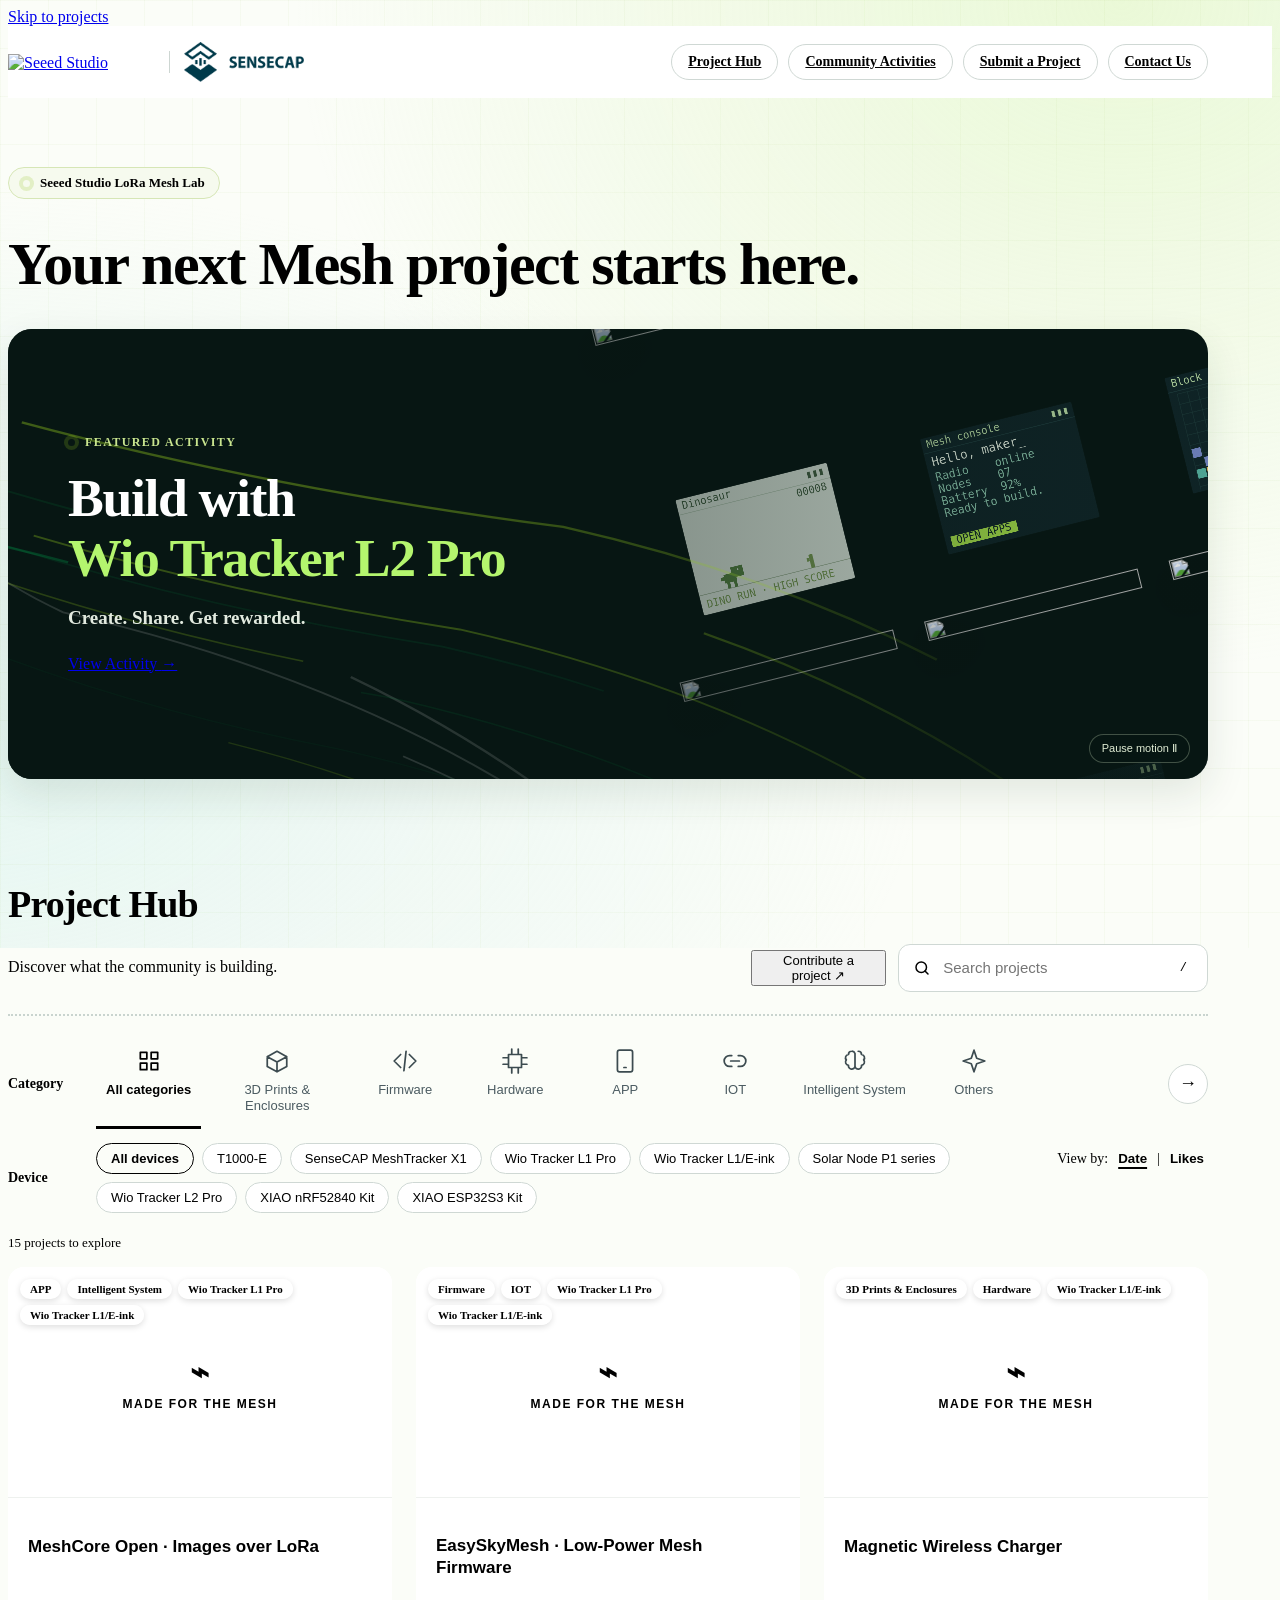
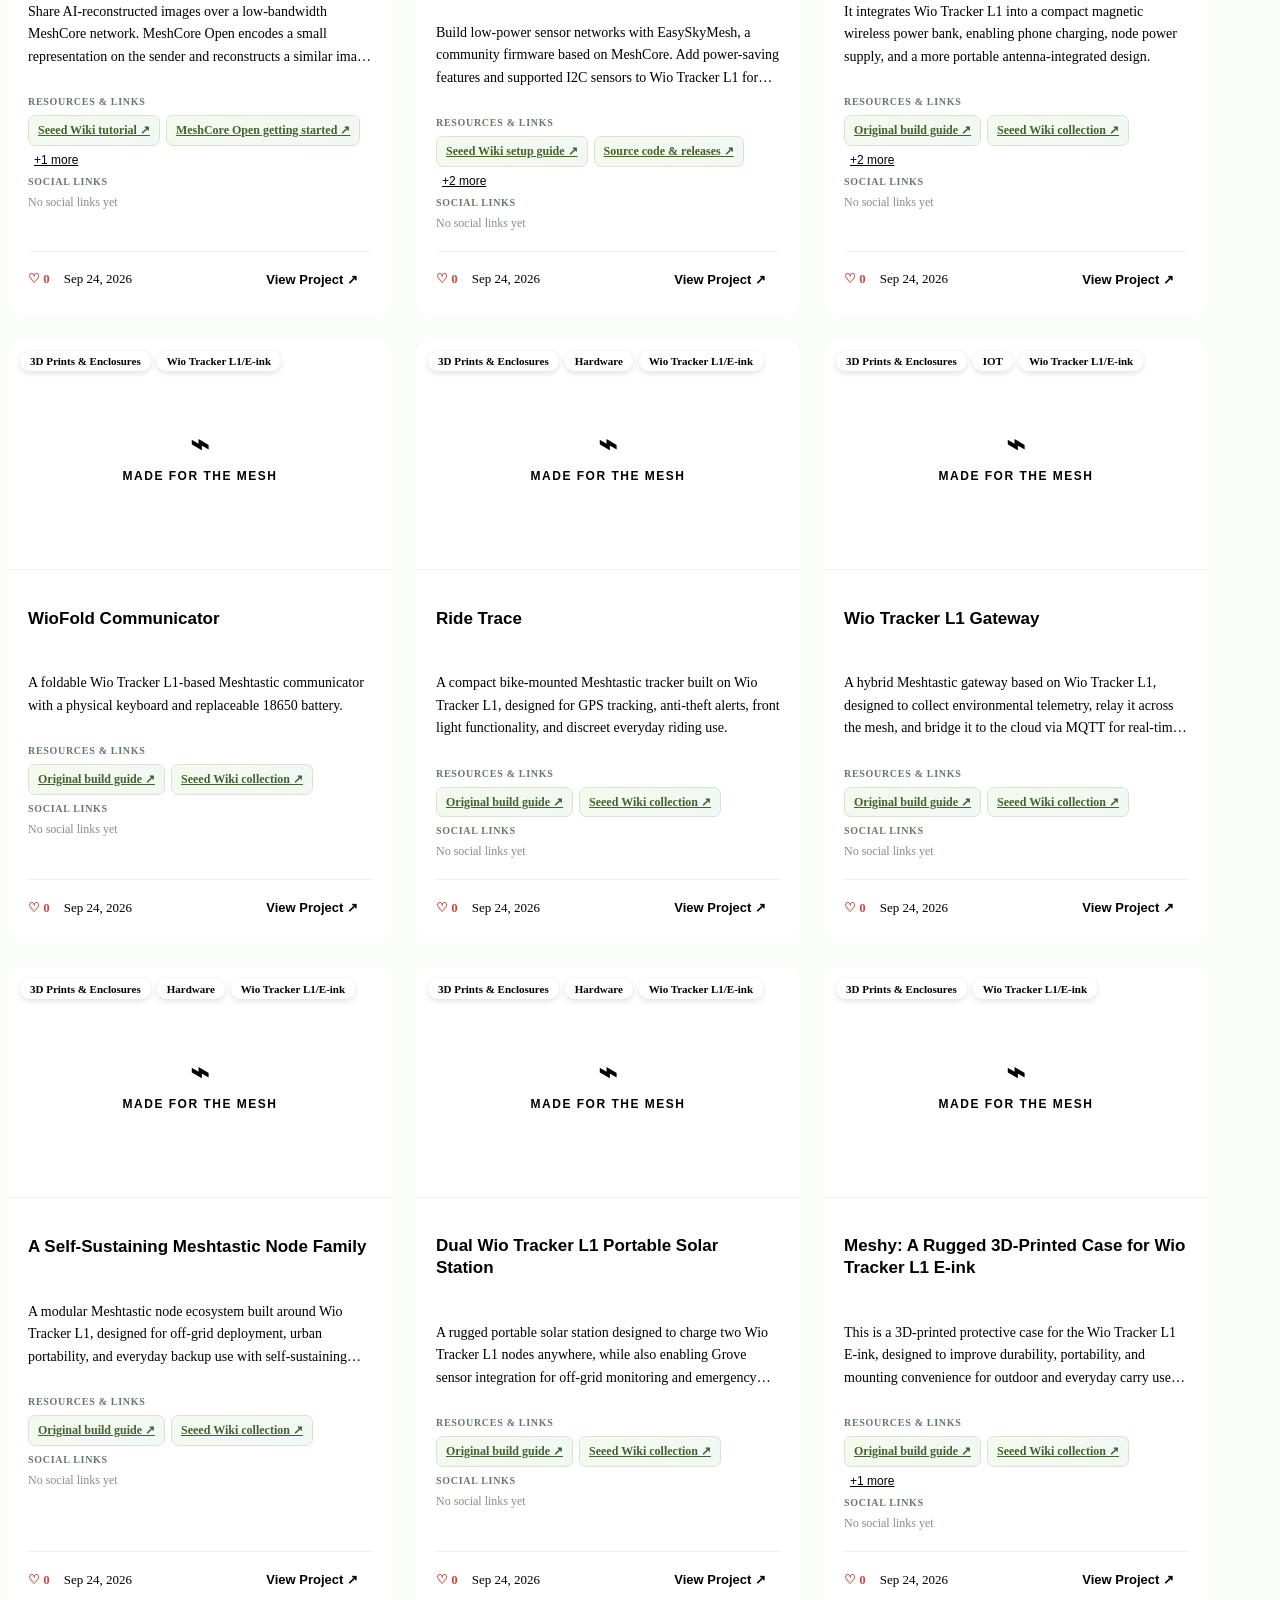
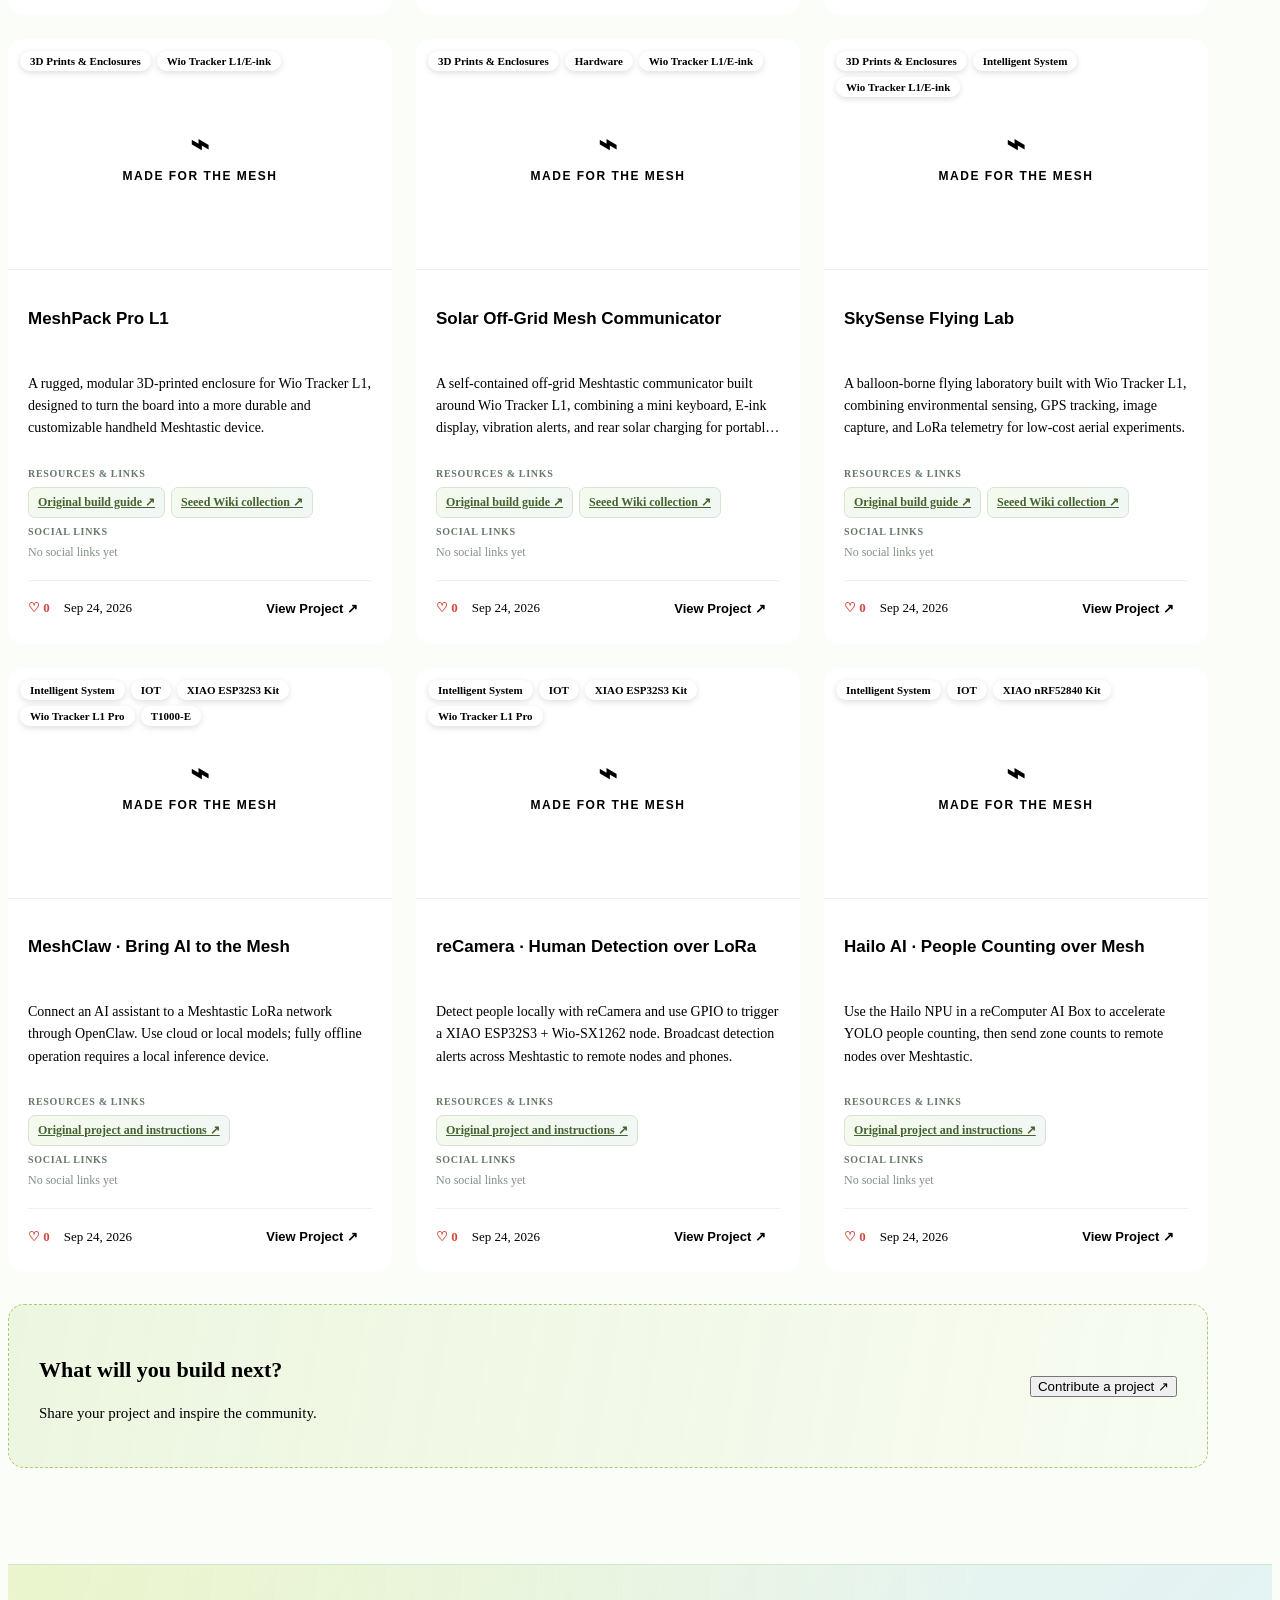
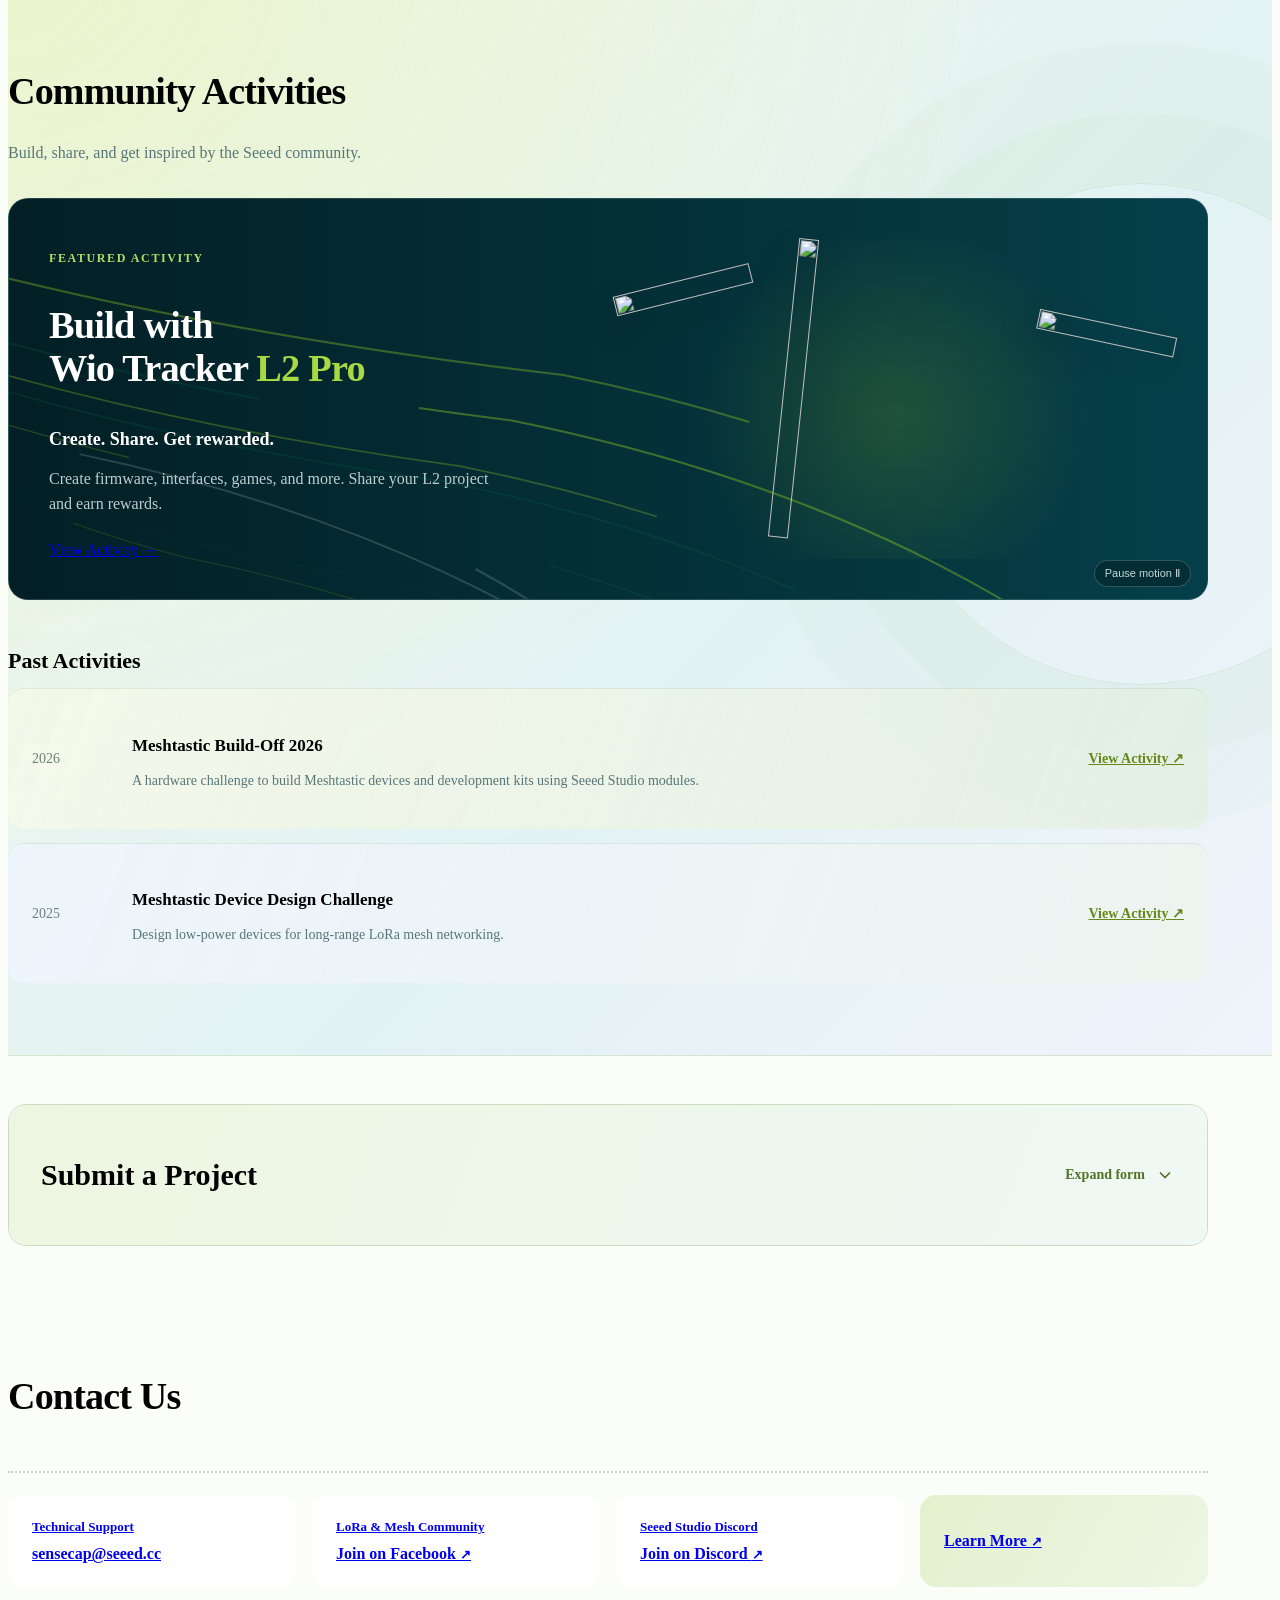
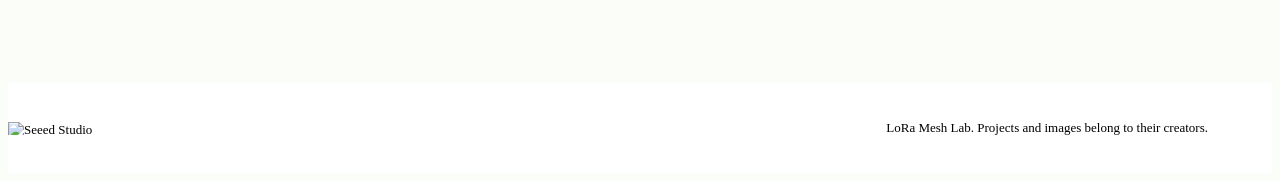
==== commit f37761cf: "Configure Mesh Lab for Seeed Projects deployment" ====
--- a/docs/index.html
+++ b/docs/index.html
@@ -139,6 +139,6 @@
       if (location.hash === '#submit') submission.open = true;
     }
   </script>
-  <noscript><div class="noscript">Enable JavaScript to browse LoRa Mesh Lab. You can also <a href="./data/projects.json">view the project catalog</a> or <a href="https://github.com/hack-embed/seeed-meshtastic-projects/issues/new?template=project.yml">submit a project on GitHub</a>.</div></noscript>
+  <noscript><div class="noscript">Enable JavaScript to browse LoRa Mesh Lab. You can also <a href="./data/projects.json">view the project catalog</a> or <a href="https://github.com/Seeed-Projects/seeed-meshtastic-projects/issues/new?template=project.yml">submit a project on GitHub</a>.</div></noscript>
 </body>
 </html>
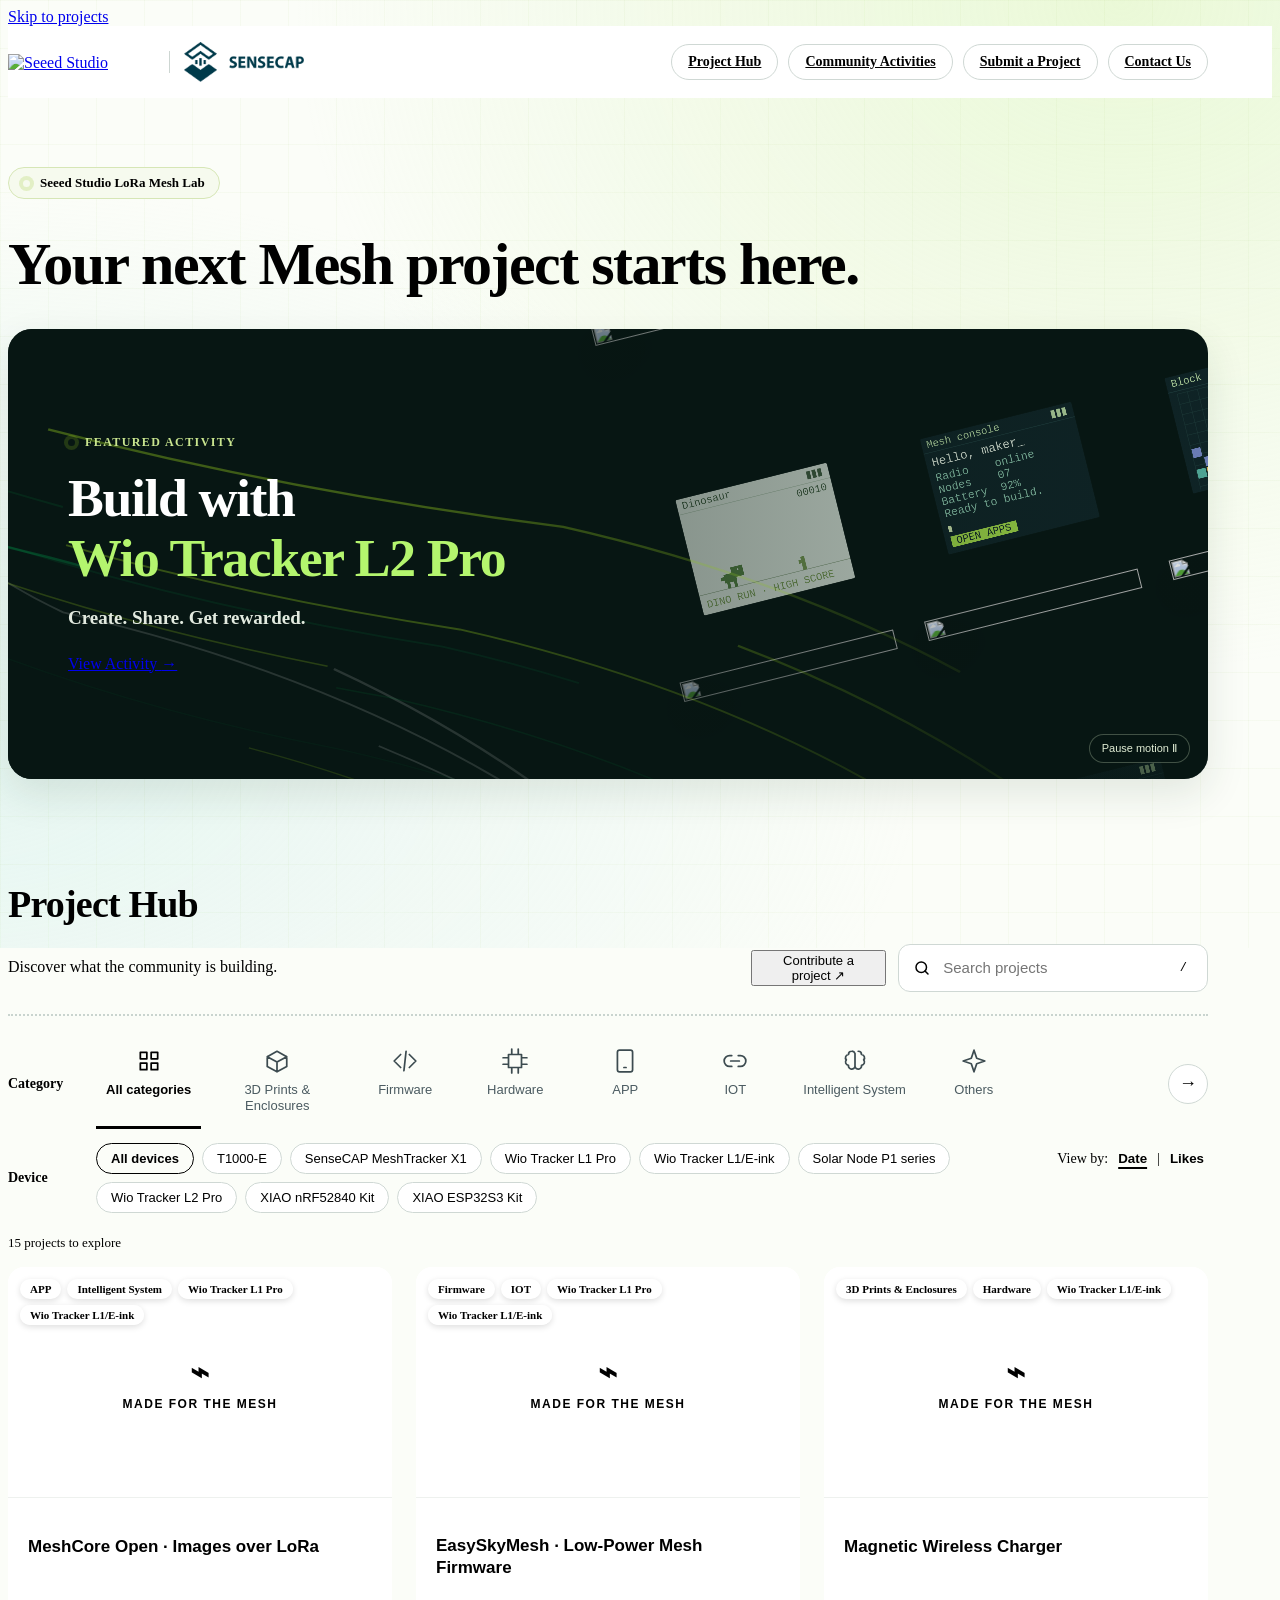
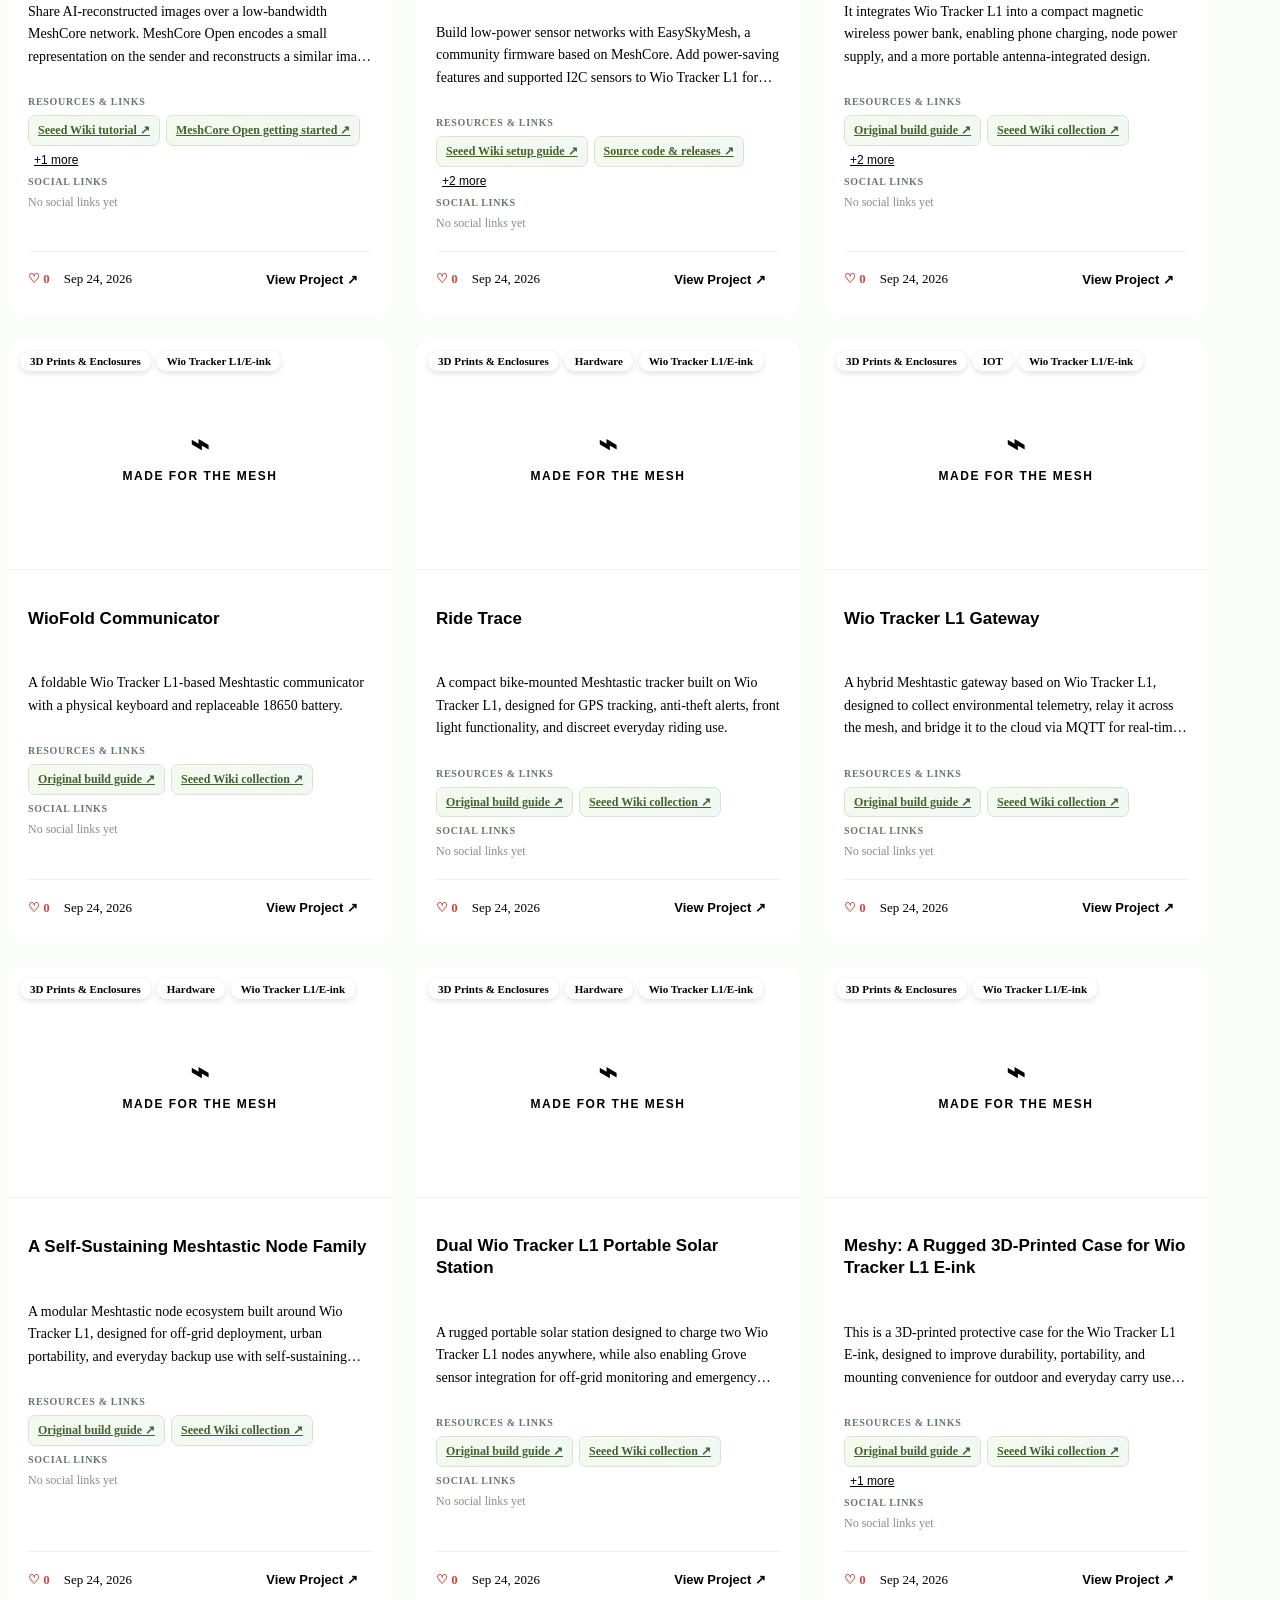
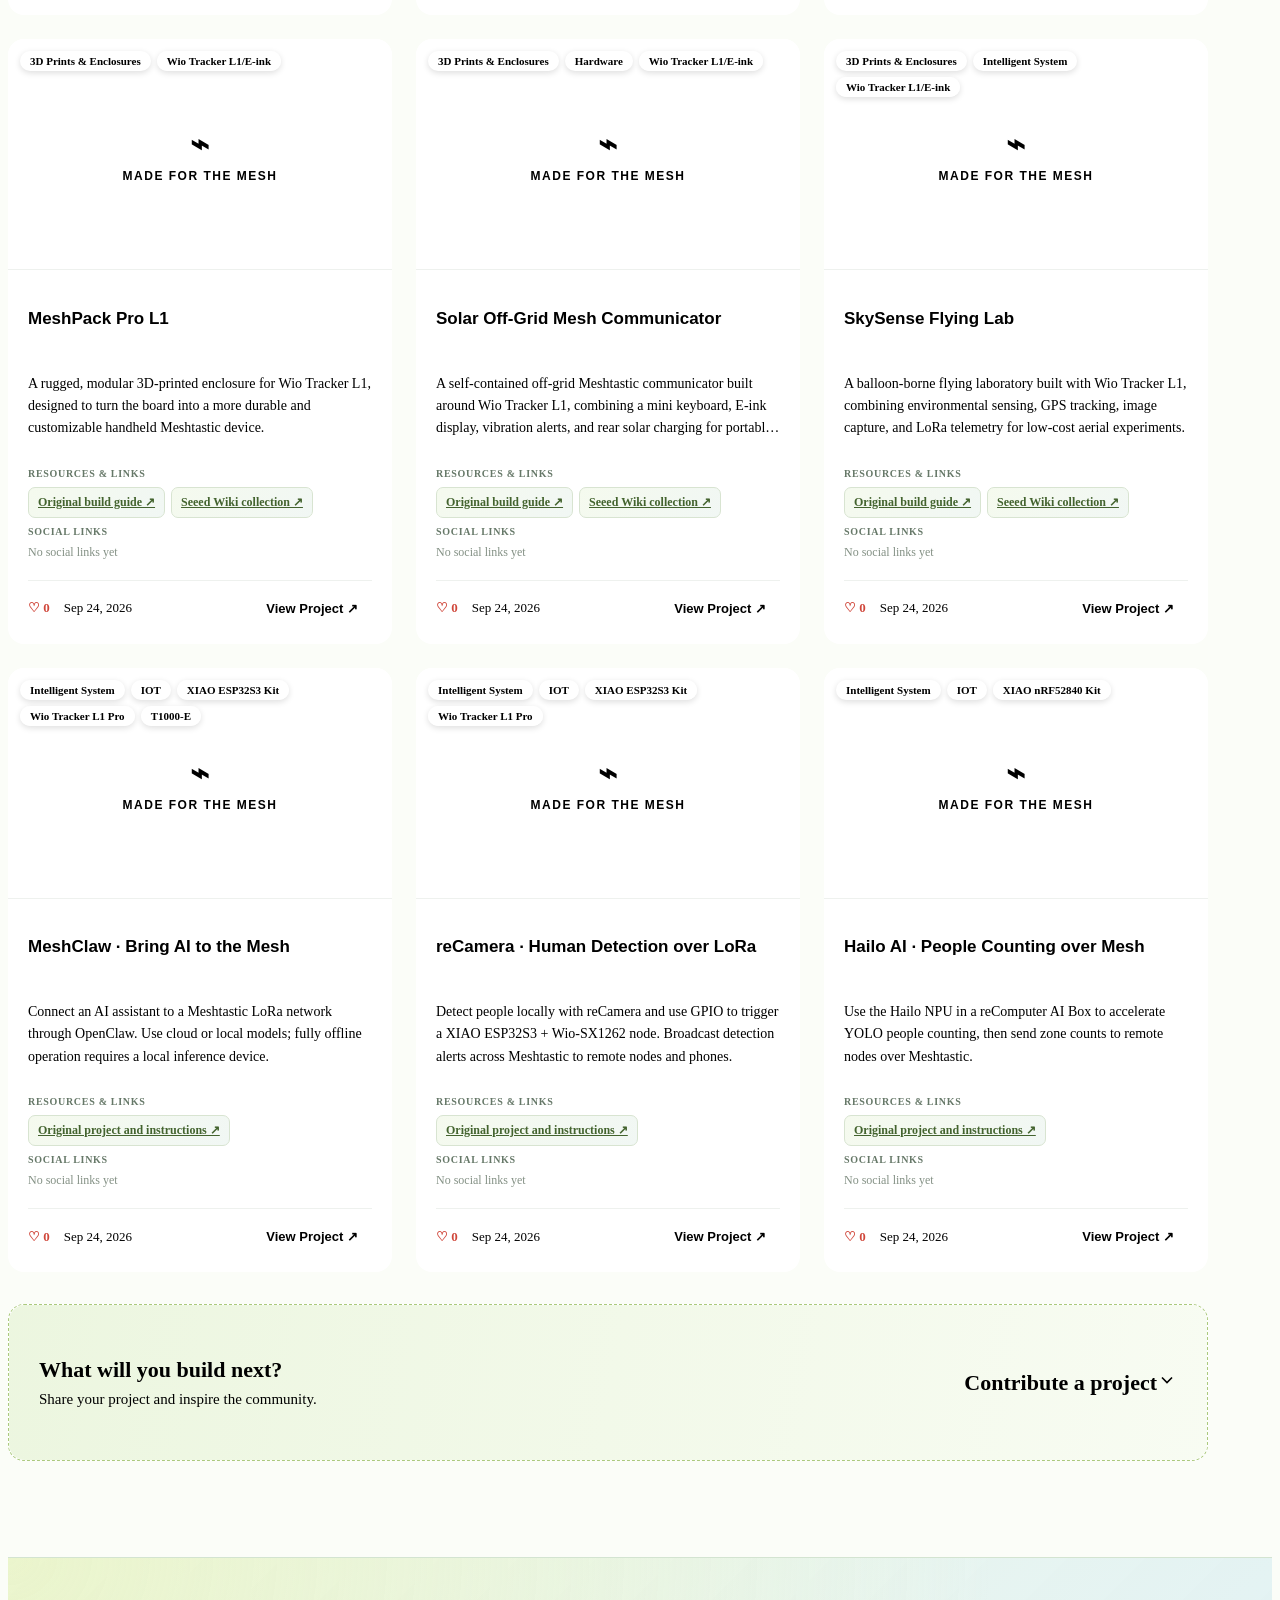
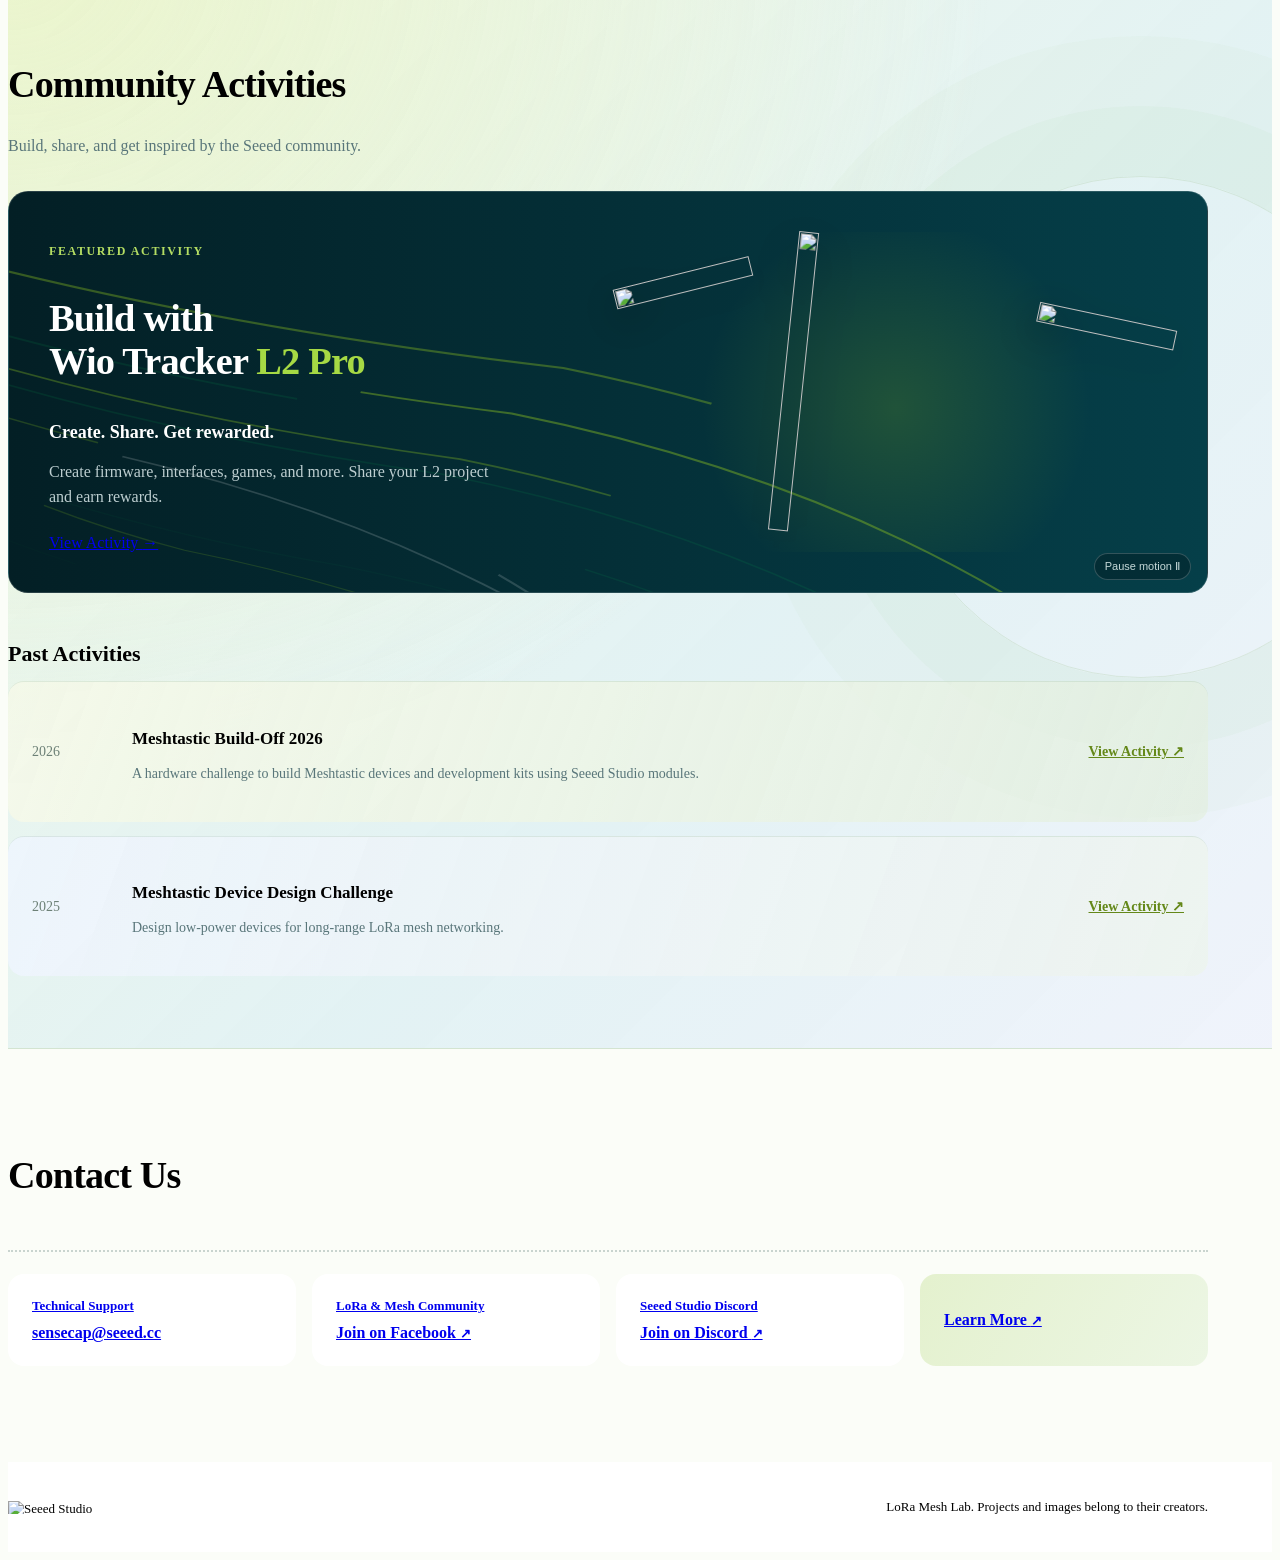
==== commit 6e93ac9f: "Move project form into contribution callout" ====
--- a/docs/index.html
+++ b/docs/index.html
@@ -8,9 +8,9 @@
   <title>LoRa Mesh Lab · Your next Mesh project starts here.</title>
   <link rel="icon" href="./assets/seeed-favicon.ico" type="image/x-icon">
   <link rel="stylesheet" href="./base.css">
-  <link rel="stylesheet" href="./hub.css?v=20261015-waves">
+  <link rel="stylesheet" href="./hub.css?v=20261021-contribute">
   <link rel="stylesheet" href="./forms.css">
-  <script type="module" src="./app.js?v=20261020-submit-open"></script>
+  <script type="module" src="./app.js?v=20261021-contribute"></script>
   <script type="module" src="./featured-waves.js?v=20261015-home"></script>
 </head>
 <body>
@@ -73,9 +73,20 @@
       </div>
       <p id="result-count" class="result-count" role="status" aria-live="polite">Loading projects…</p>
       <div class="project-grid" id="project-grid" aria-label="Projects"></div>
-      <div class="contribute-callout"><div><h3>What will you build next?</h3><p>Share your project and inspire the community.</p></div><button class="button primary" type="button" data-open-project>Contribute a project <span aria-hidden="true">↗</span></button></div>
       <div class="empty-state" id="empty" hidden><h3>No projects found</h3><p>Try a different keyword, category, or device.</p><button class="button outline" id="reset" type="button">Clear filters</button></div>
       <div class="empty-state" id="load-error" hidden><h3>Projects are unavailable</h3><p>Please check your connection and try again.</p><button class="button outline" id="retry" type="button">Try again</button></div>
+      <section class="submission-section" id="submit" aria-labelledby="submit-title">
+        <details class="submission-panel" id="project-submission">
+          <summary>
+            <h3 class="contribute-callout">
+              <span><span id="submit-title">What will you build next?</span><span class="contribute-description">Share your project and inspire the community.</span></span>
+              <span class="button primary submission-toggle"><span class="when-closed">Contribute a project</span><span class="when-open">Collapse form</span><svg viewBox="0 0 24 24" width="20" height="20" fill="none" stroke="currentColor" stroke-width="2" aria-hidden="true"><path d="m6 9 6 6 6-6"/></svg></span>
+            </h3>
+          </summary>
+          <p class="submission-intro">Sign in with GitHub to submit. Your project appears in the Project Hub after AE review.</p>
+          <div id="project-form-mount"><p>Loading the submission form…</p></div>
+        </details>
+      </section>
     </section>
 
     <section class="activities" id="activities" aria-labelledby="activities-title">
@@ -103,14 +114,6 @@
           <li><span class="past-year">2025</span><div><h4>Meshtastic Device Design Challenge</h4><p>Design low-power devices for long-range LoRa mesh networking.</p></div><a href="https://www.hackster.io/contests/SeeedMeshtasticDeviceDesign2025" target="_blank" rel="noopener noreferrer">View Activity <span aria-hidden="true">↗</span></a></li>
         </ul>
       </div>
-    </section>
-
-    <section class="shell hub-section submission-section" id="submit" aria-labelledby="submit-title">
-      <details class="submission-panel" id="project-submission">
-        <summary><h2 id="submit-title"><span>Submit a Project</span><span class="submission-toggle" aria-hidden="true"><span class="when-closed">Expand form</span><span class="when-open">Collapse form</span><svg viewBox="0 0 24 24" width="20" height="20" fill="none" stroke="currentColor" stroke-width="2"><path d="m6 9 6 6 6-6"/></svg></span></h2></summary>
-        <p class="submission-intro">Sign in with GitHub to submit. Your project appears in the Project Hub after AE review.</p>
-        <div id="project-form-mount"><p>Loading the submission form…</p></div>
-      </details>
     </section>
 
     <section class="shell hub-section" id="contact" aria-labelledby="contact-title">
--- a/docs/hub.css
+++ b/docs/hub.css
@@ -202,7 +202,6 @@
   .banner-track.is-loop-ready { animation-duration: 40s; }
   .campaign-banner::after { background: linear-gradient(180deg,#071613 0%,#071613ef 32%,#07161366 66%,#07161311 100%); }
   .campaign-banner > .featured-waves { mask-image: linear-gradient(180deg, #000 32%, #0008 65%, transparent 94%); }
-  .contribute-callout { align-items: flex-start; flex-direction: column; }
   .section-head { flex-direction: column; align-items: stretch; }
   .search { width: 100%; }
   .filter-label { width: 100%; }
@@ -234,28 +233,26 @@
 .no-links { font-size: 12px; color: #849185; }
 .more-links { border: 0; background: transparent; color: var(--green-dark); font-size: 12px; text-decoration: underline; }
 .detail-link-groups .resource-link { padding: 12px 16px; font-size: 14px; }
-.contribute-callout { display: flex; align-items: center; justify-content: space-between; gap: 22px; margin-top: 32px; padding: 30px; border: 1px dashed #abc97d; border-radius: 16px; background: linear-gradient(100deg,#eaf5dce6,#f6fbefc9); }
-.contribute-callout h3 { font-size: 22px; color: var(--blue); }
-.contribute-callout p { margin-top: 8px; color: var(--muted); font-size: 15px; }
+.contribute-callout { display: flex; align-items: center; justify-content: space-between; gap: 22px; font-size: 22px; color: var(--blue); }
+.contribute-description { display: block; margin-top: 8px; color: var(--muted); font-size: 15px; font-weight: 400; }
 .learn-more { justify-content: center; background: linear-gradient(120deg,#e4f1ce,#ecf6e4); }
-.submission-section { padding-top: 48px; }
-.submission-panel { border: 1px solid #cbdcc1; border-radius: 18px; background: white; }
-.submission-panel > summary { padding: 28px 32px; cursor: pointer; list-style: none; border-radius: 18px; background: linear-gradient(110deg, #edf6e0, #eff8f4); }
+.submission-section { margin-top: 32px; }
+.submission-panel { border: 1px dashed #abc97d; border-radius: 16px; background: white; }
+.submission-panel > summary { padding: 30px; cursor: pointer; list-style: none; border-radius: 16px; background: linear-gradient(100deg,#eaf5dce6,#f6fbefc9); }
 .submission-panel > summary::-webkit-details-marker { display: none; }
-.submission-panel > summary h2 { display: flex; align-items: center; justify-content: space-between; gap: 20px; color: var(--blue); font-size: clamp(24px, 3vw, 30px); }
-.submission-toggle { display: flex; align-items: center; gap: 10px; color: #527326; font-size: 14px; font-weight: 600; white-space: nowrap; }
+.submission-toggle { gap: 10px; flex-shrink: 0; }
 .submission-panel .when-open { display: none; }
 .submission-panel[open] .when-closed { display: none; }
 .submission-panel[open] .when-open { display: inline; }
 .submission-panel[open] .submission-toggle svg { transform: rotate(180deg); }
-.submission-panel[open] > summary { border-radius: 18px 18px 0 0; border-bottom: 1px solid #dce8d5; }
+.submission-panel[open] > summary { border-radius: 16px 16px 0 0; border-bottom: 1px solid #dce8d5; }
 .submission-intro { padding: 28px 32px 0; color: var(--muted); line-height: 1.6; }
 .submission-panel #project-form-mount { padding-bottom: 24px; }
 .submission-panel .project-form { border: 0; }
 .submission-panel #form-message { margin-inline: 32px; }
 @media (max-width: 640px) {
   .submission-panel > summary { padding: 22px 20px; }
-  .submission-panel > summary h2 { align-items: flex-start; flex-direction: column; gap: 10px; }
+  .contribute-callout { align-items: flex-start; flex-direction: column; gap: 20px; }
   .submission-toggle { font-size: 13px; }
   .submission-intro { padding: 22px 20px 0; }
   .submission-panel #form-message { margin-inline: 20px; }
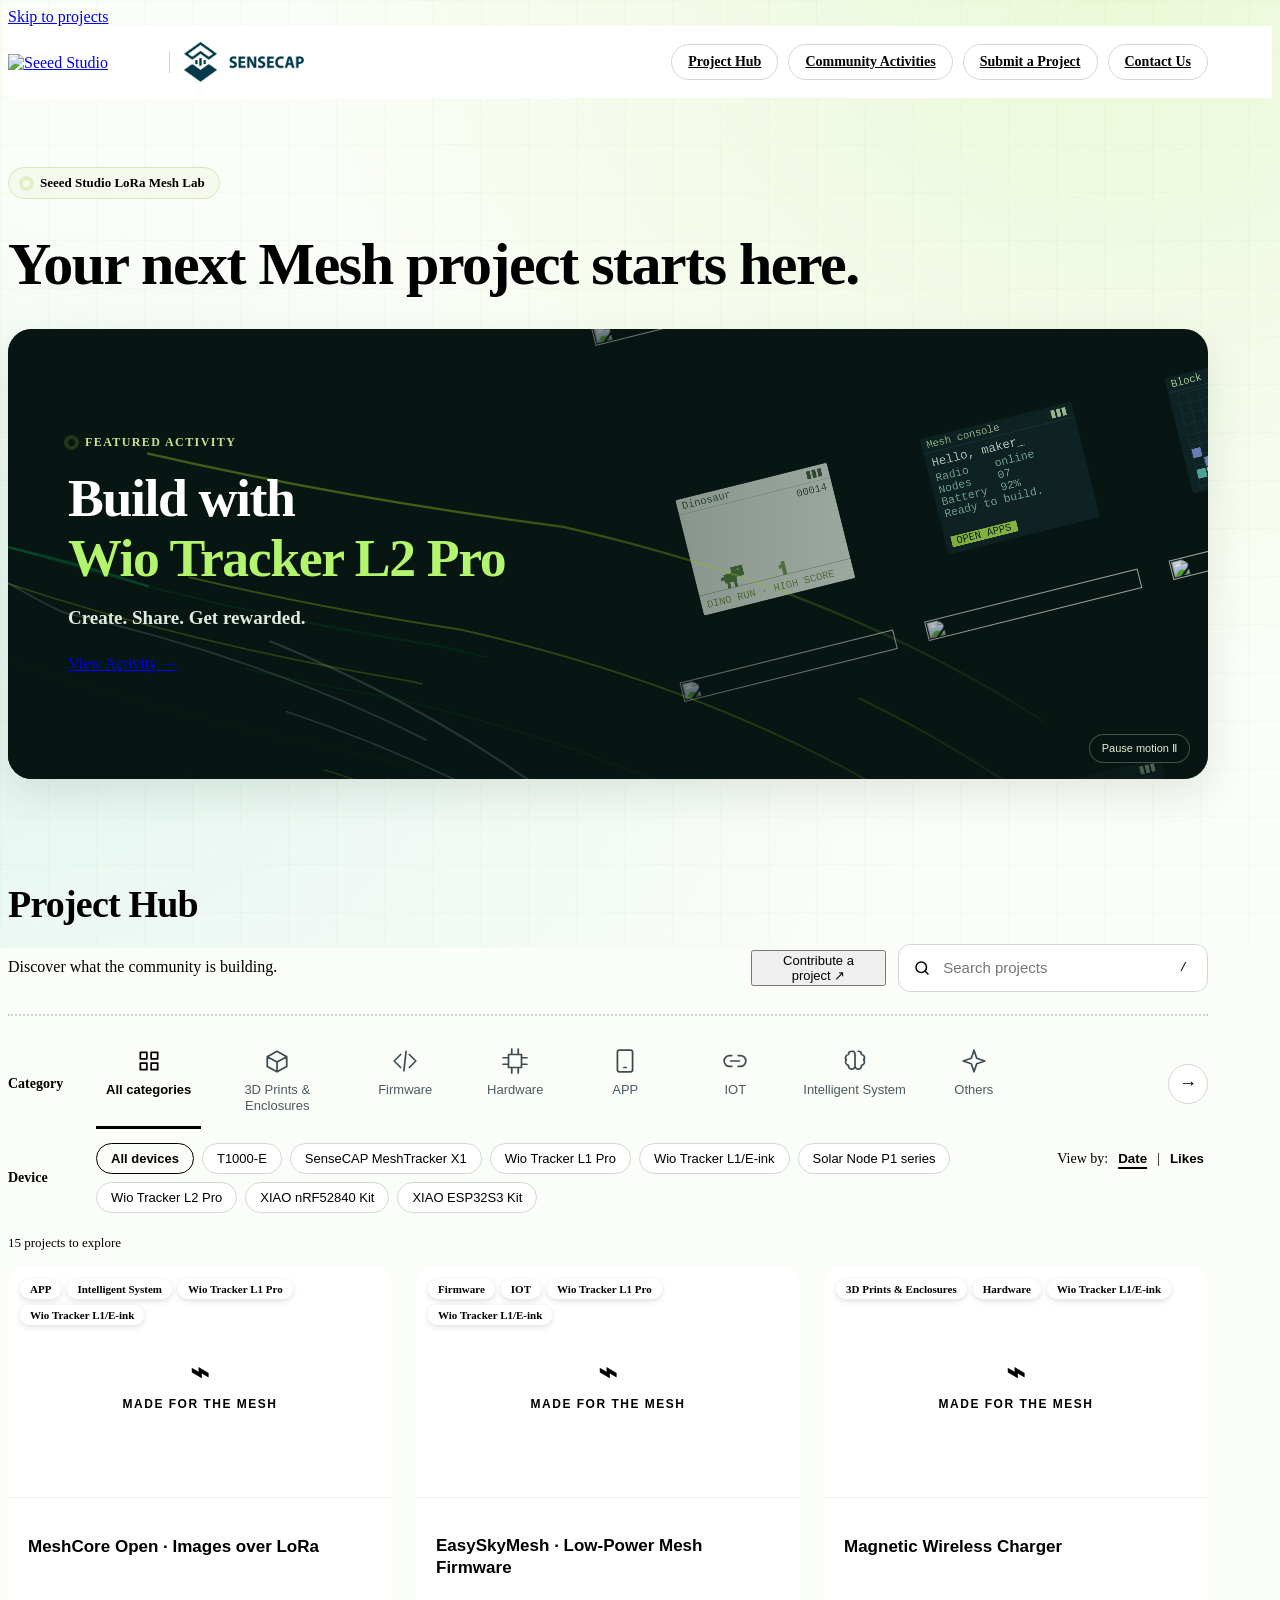
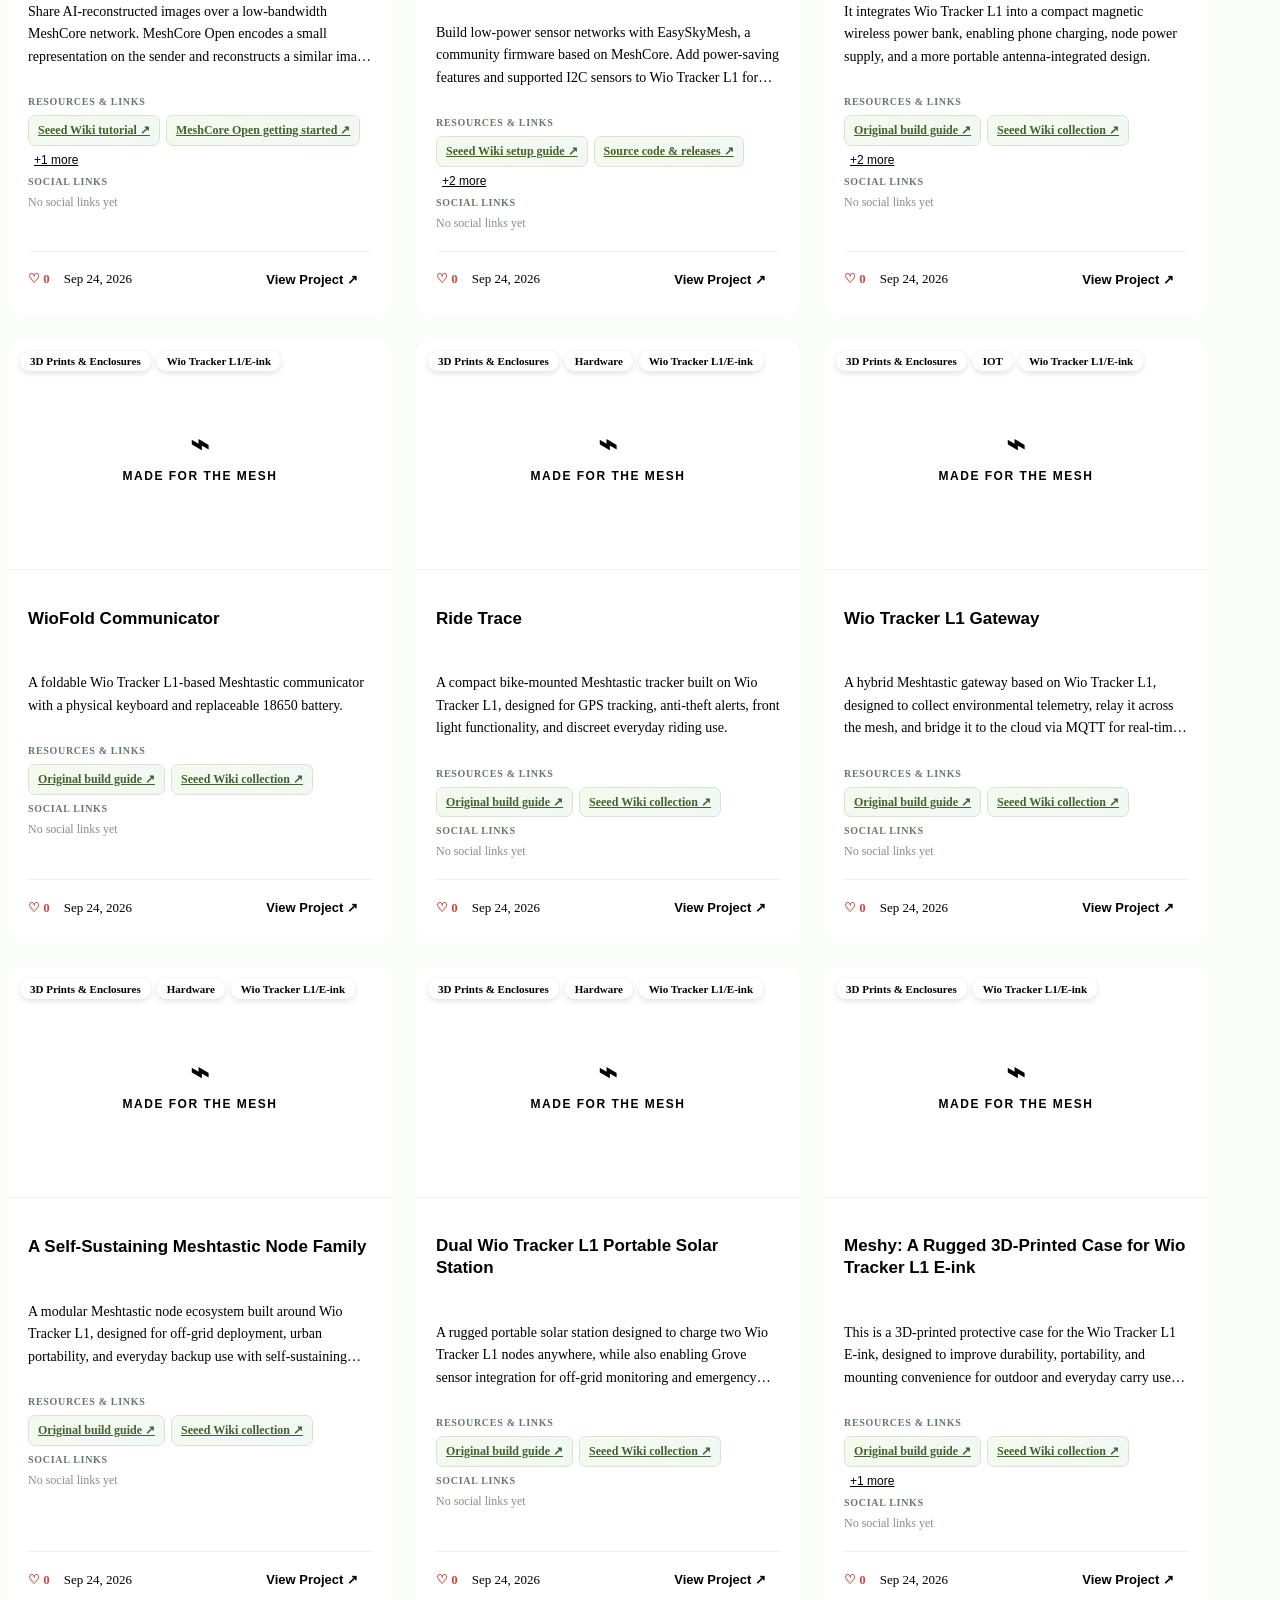
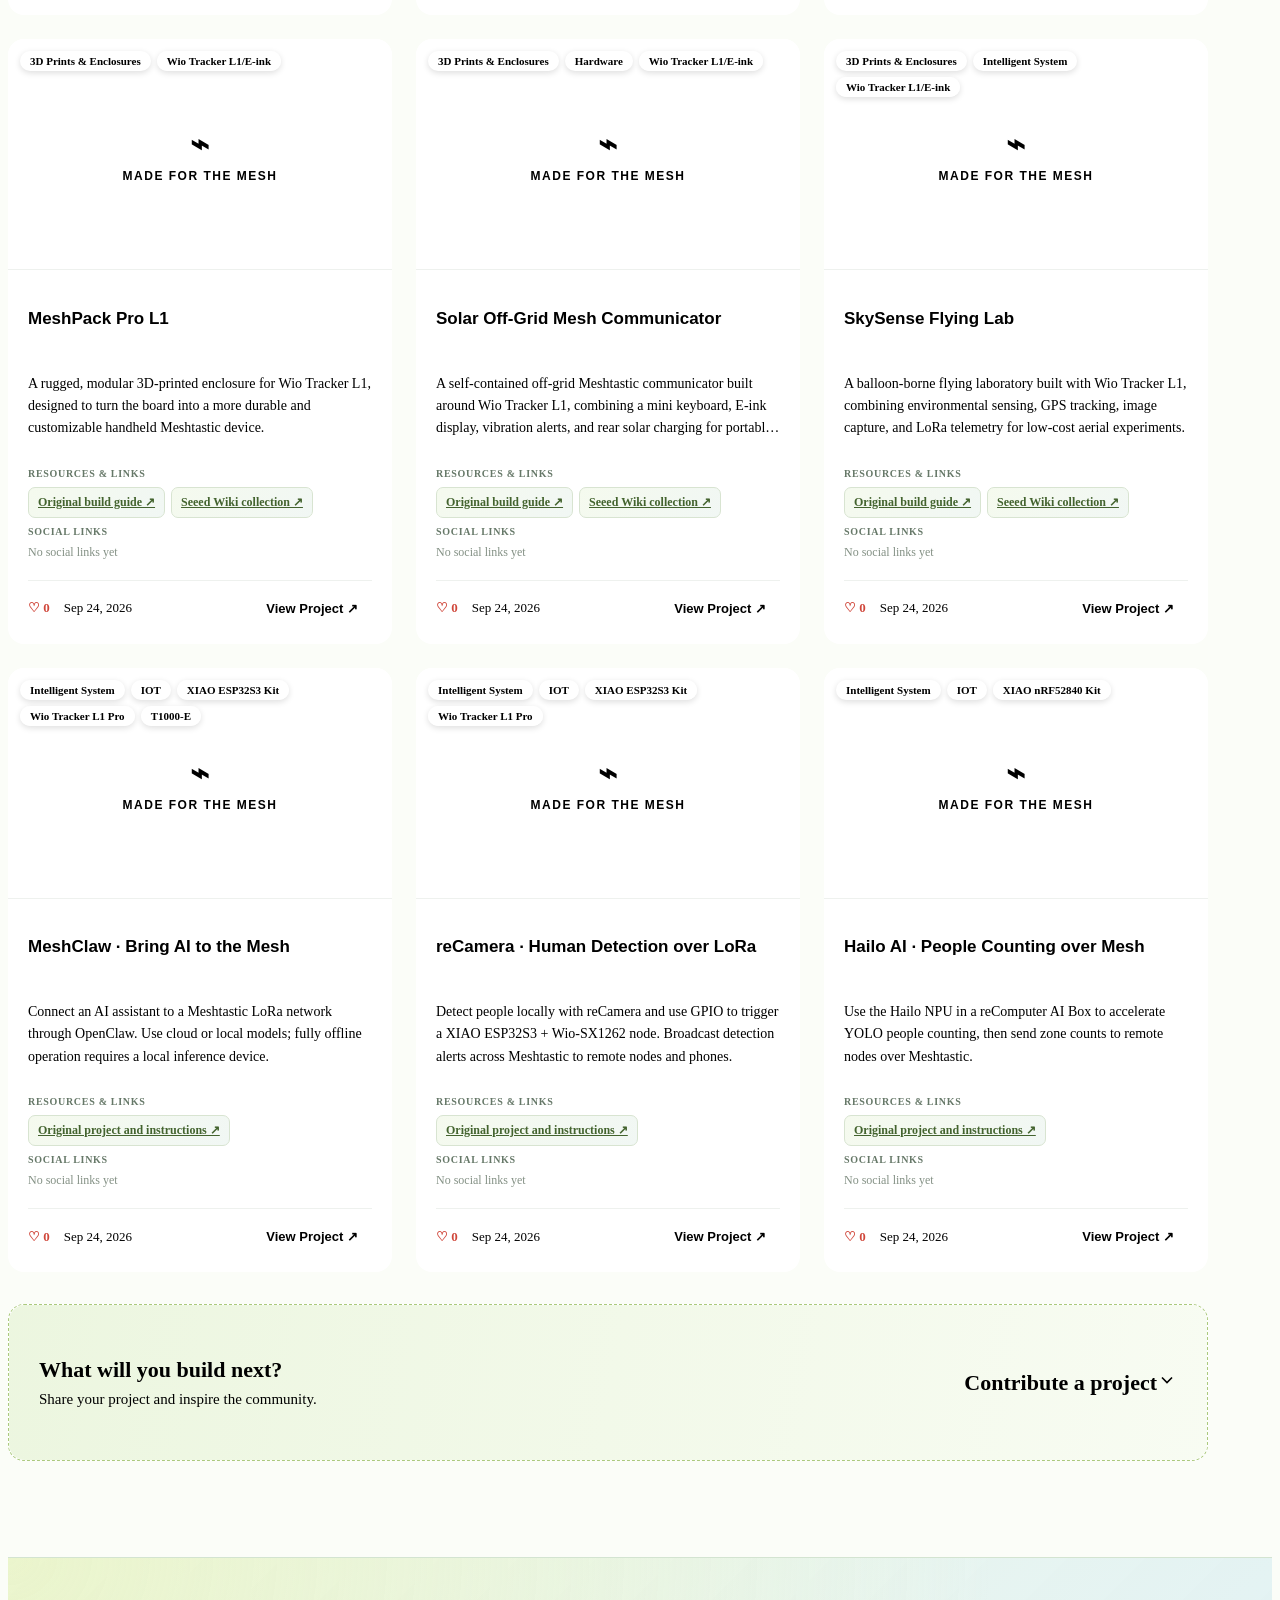
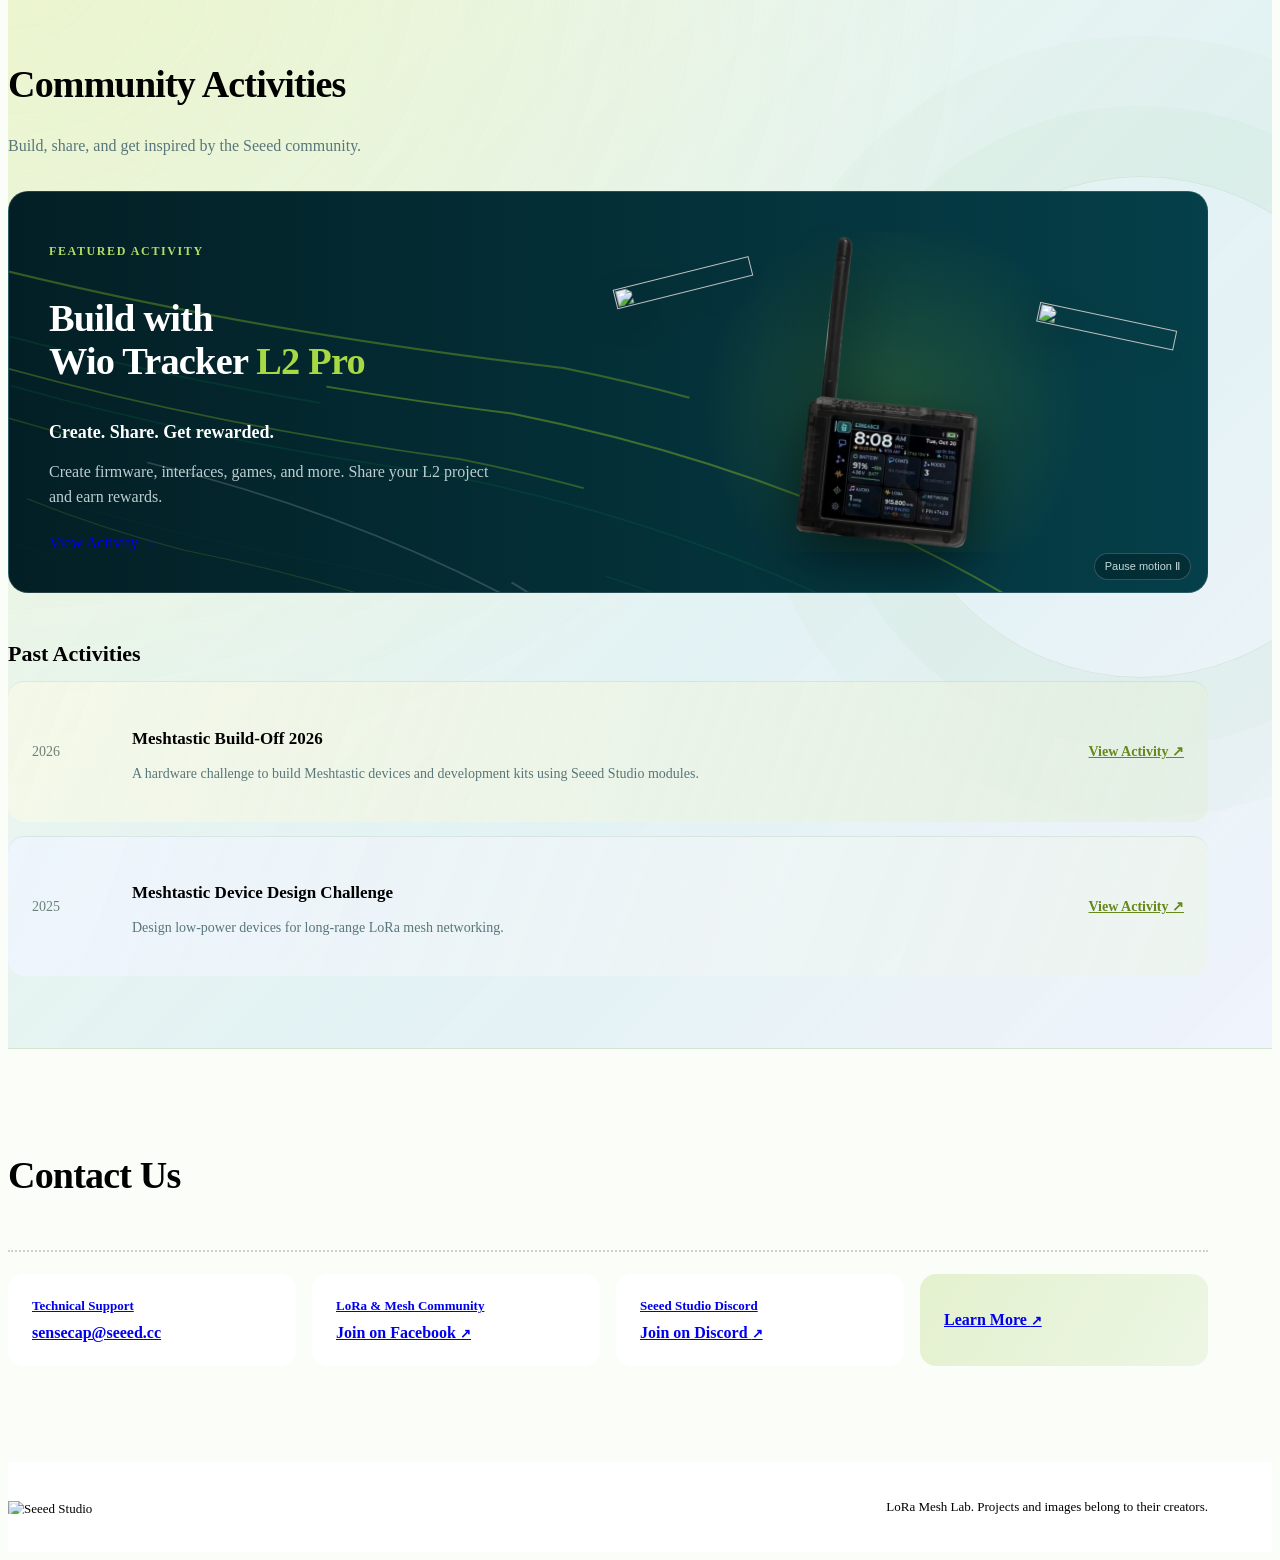
==== commit eeacd857: "Refresh L2 reward terms and supplied device photos" ====
--- a/docs/index.html
+++ b/docs/index.html
@@ -102,7 +102,7 @@
             <a class="button primary" href="./l2.html">View Activity <span aria-hidden="true">→</span></a>
           </div>
           <a class="featured-media" href="./l2.html" tabindex="-1" aria-hidden="true">
-            <img class="featured-product" src="./assets/l2-pro.webp" alt="" width="608" height="807" loading="lazy">
+            <img class="featured-product" src="./assets/l2-screens/tile/10-meshtastic.webp" alt="" width="480" height="831" loading="lazy">
             <img class="featured-shot shot-a" src="./assets/l2-screens/tile/02-gps.webp" alt="" width="480" height="694" loading="lazy">
             <img class="featured-shot shot-b" src="./assets/l2-screens/tile/03-block-stack.webp" alt="" width="480" height="751" loading="lazy">
           </a>
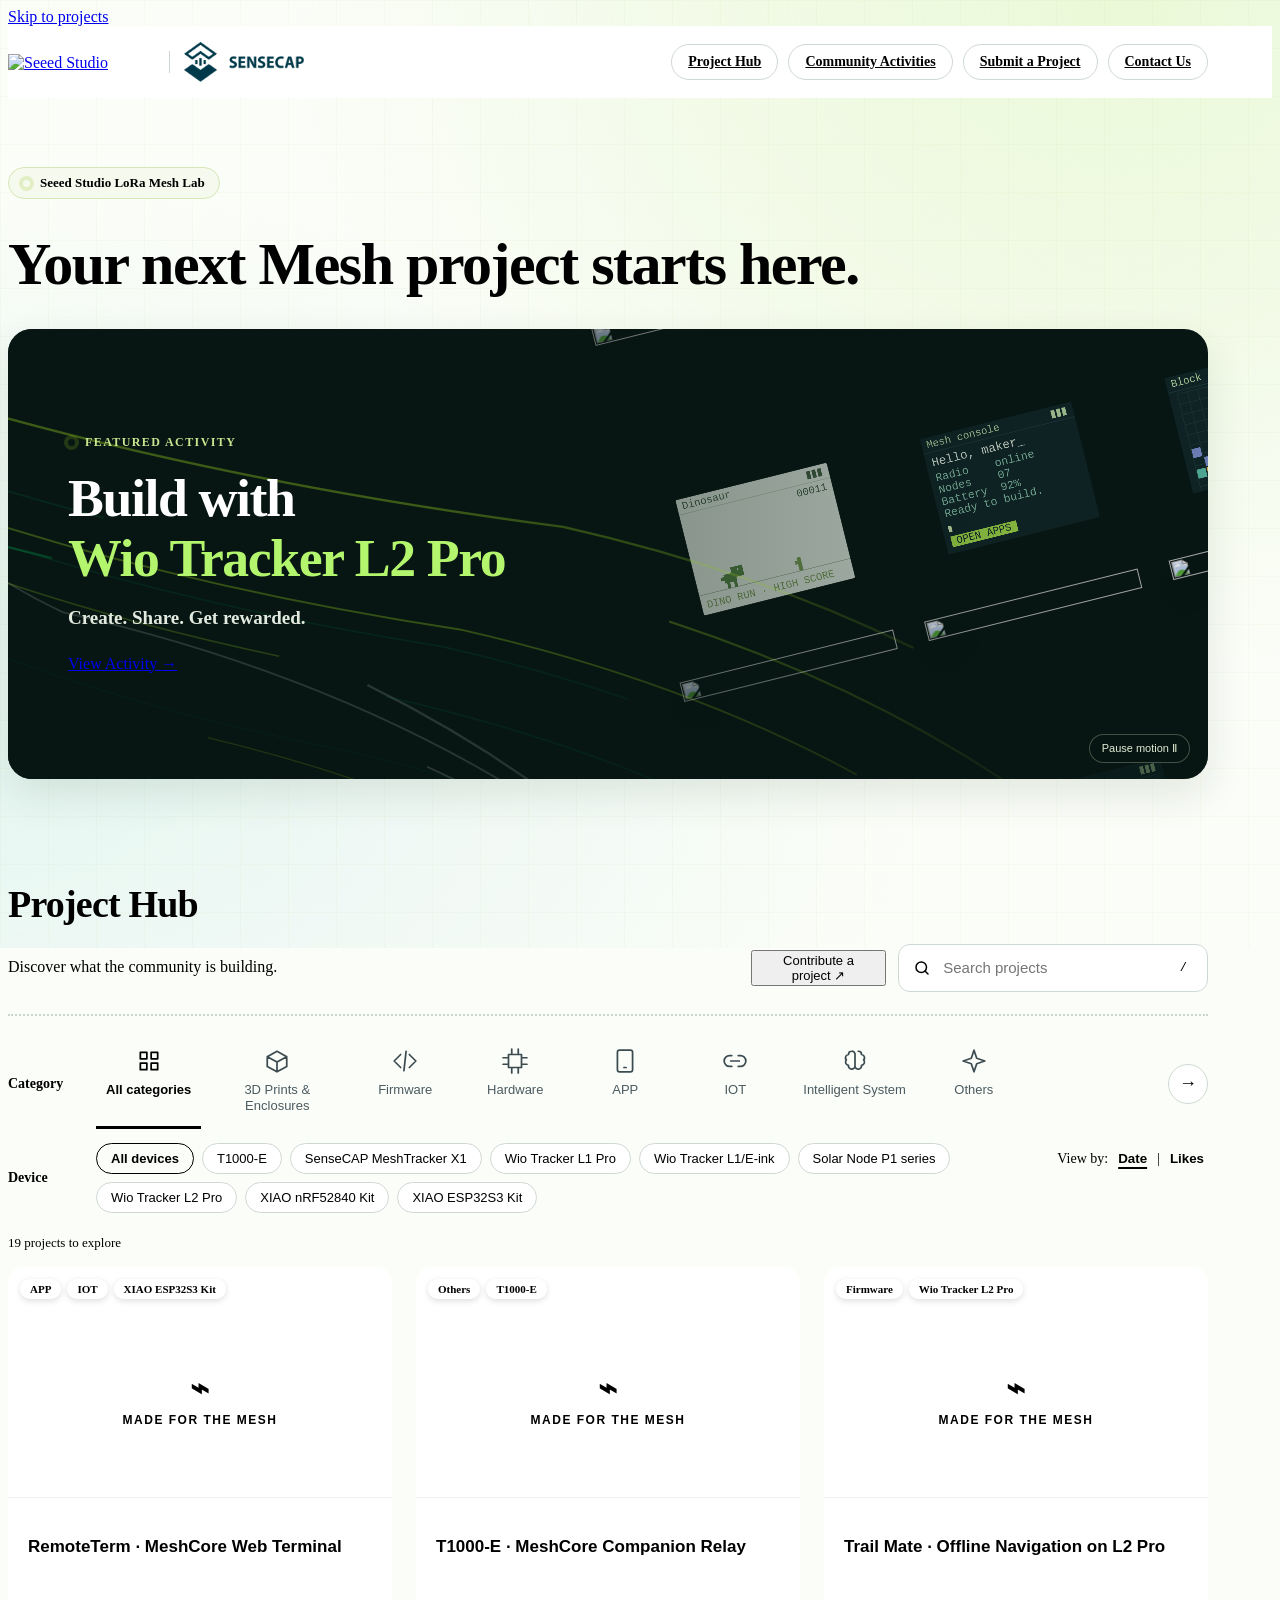
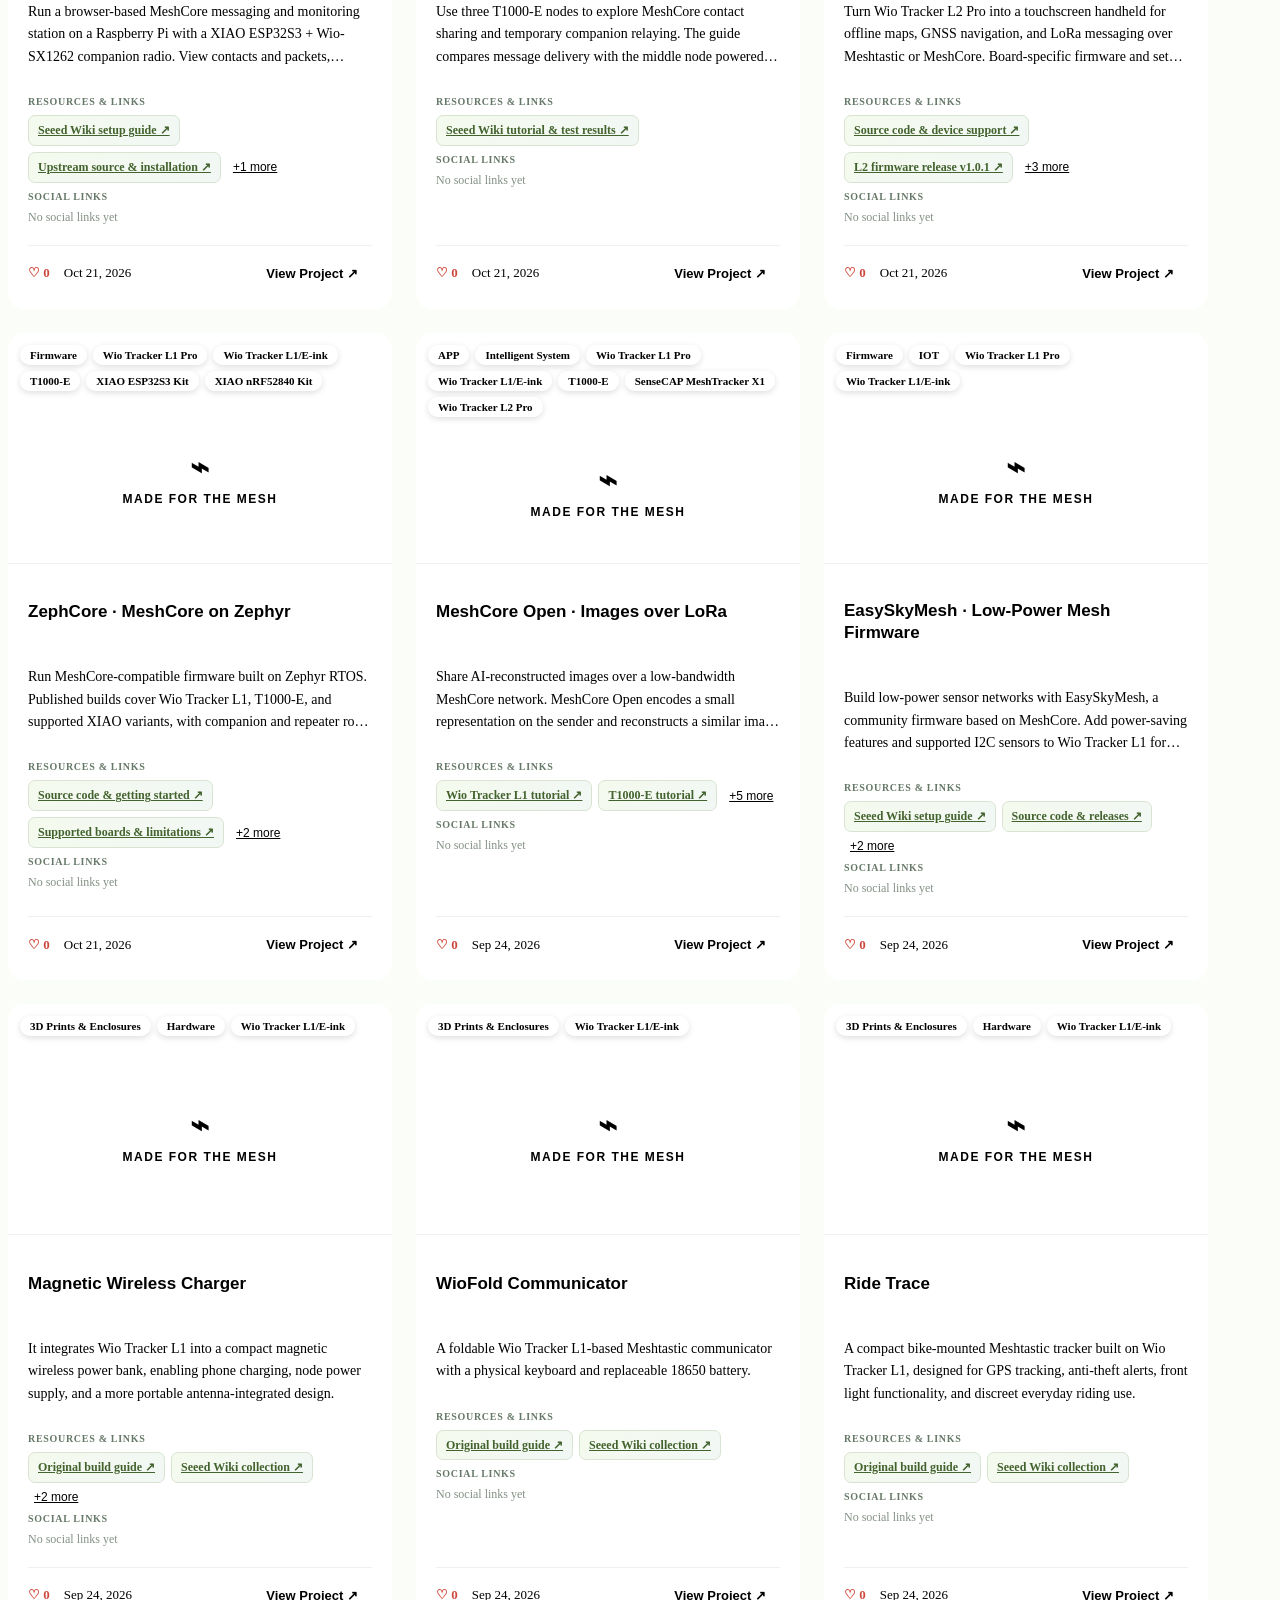
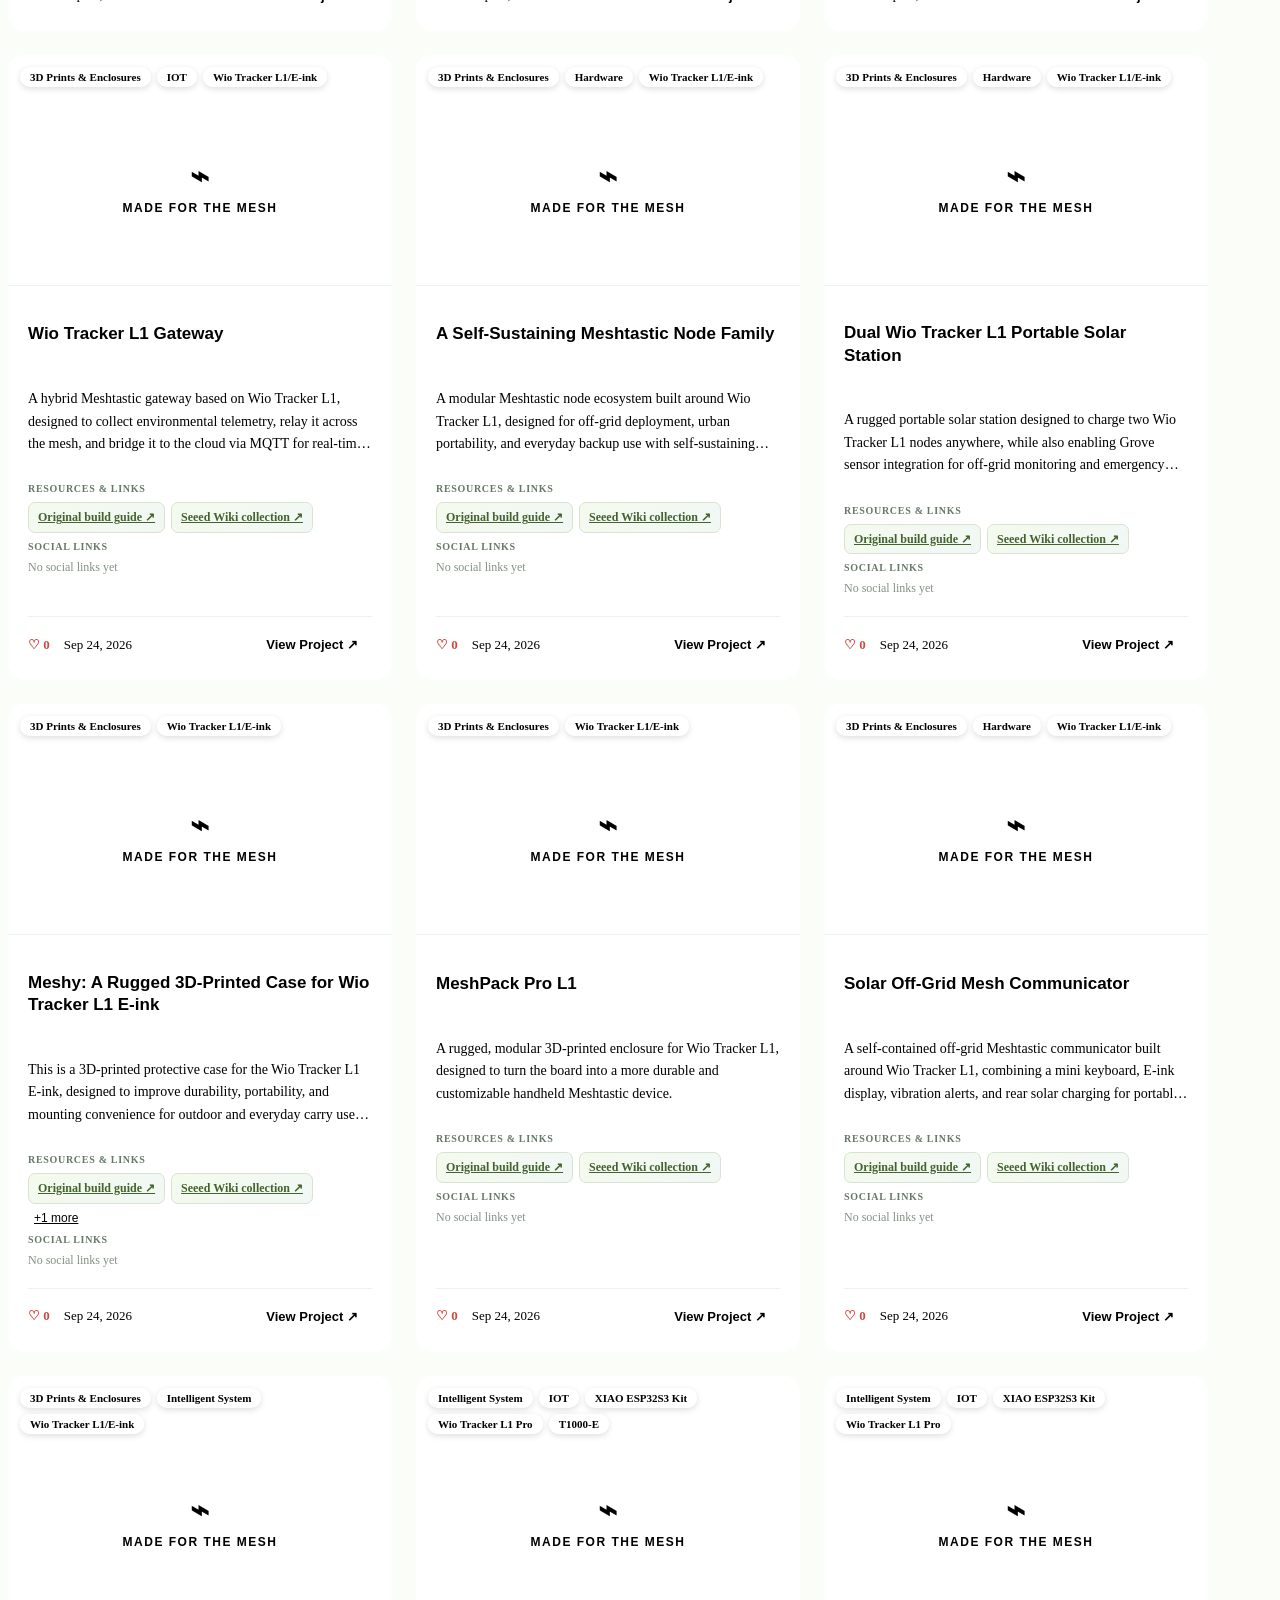
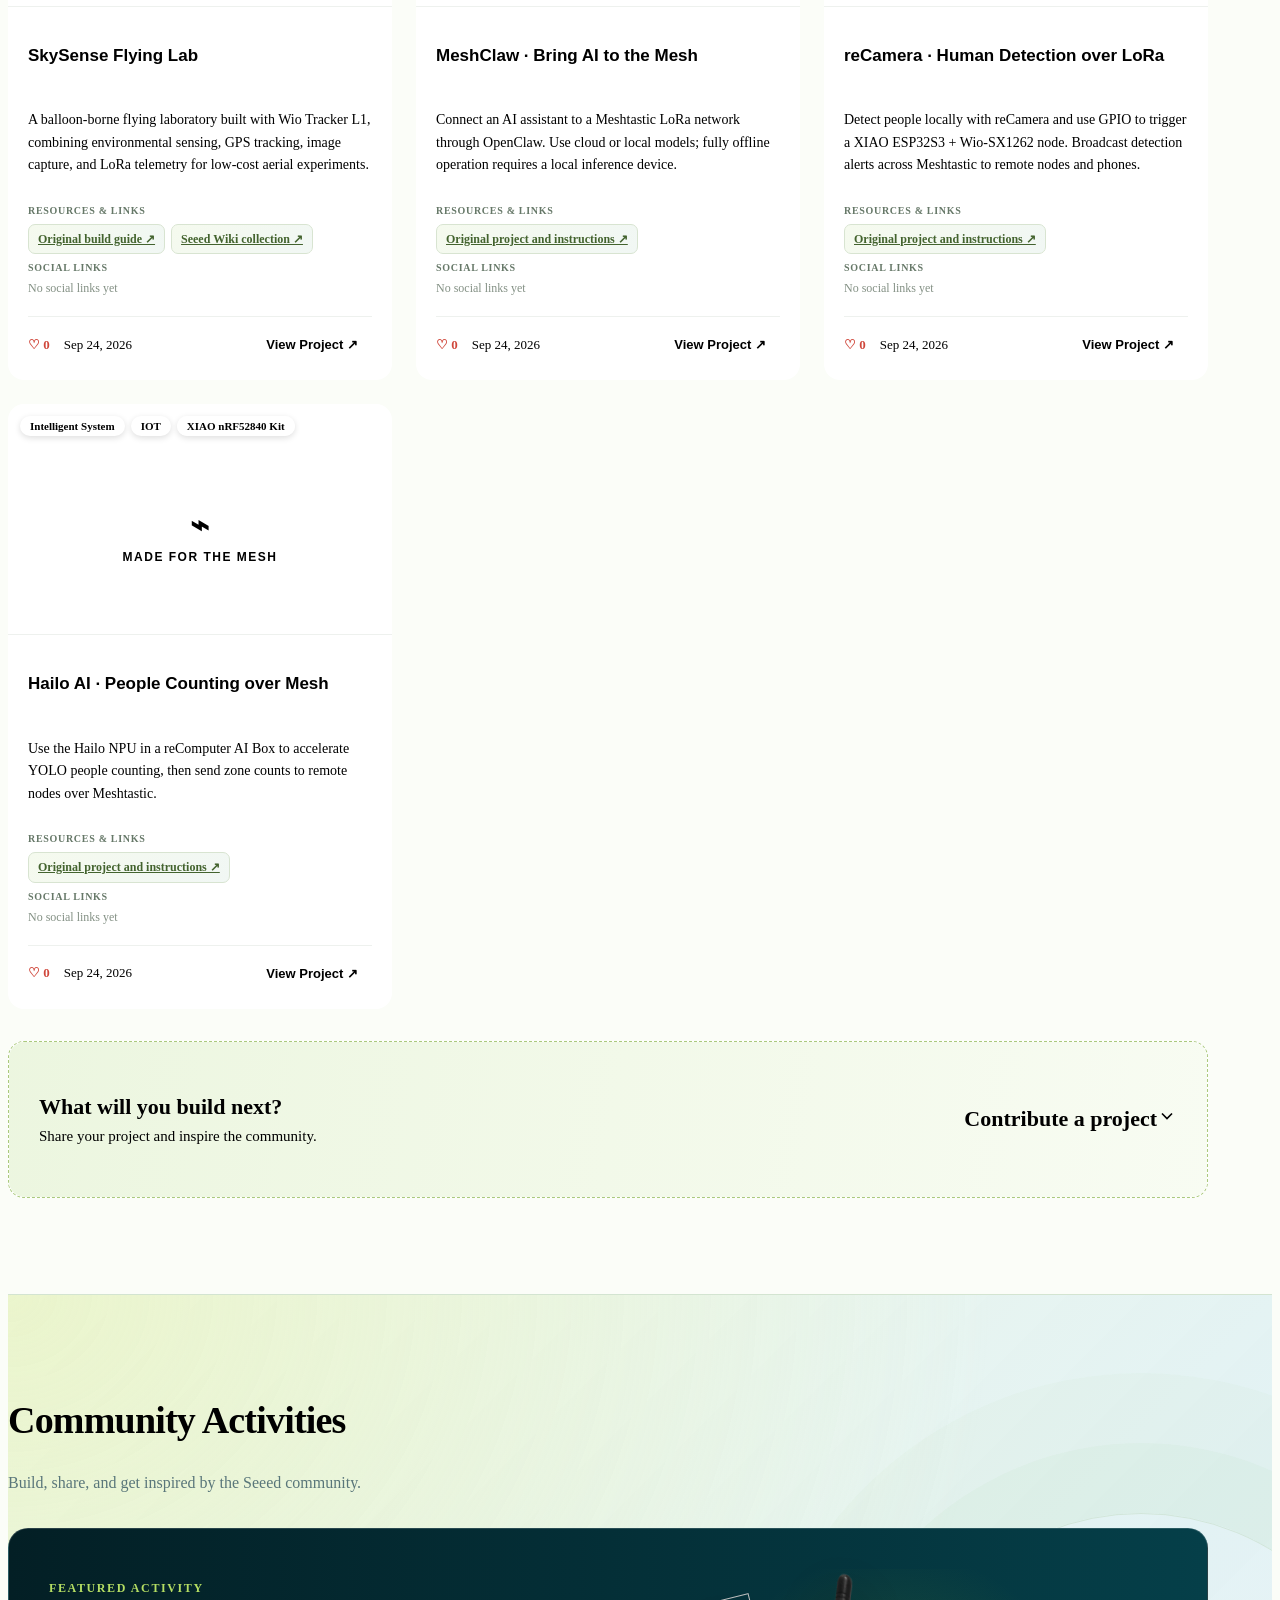
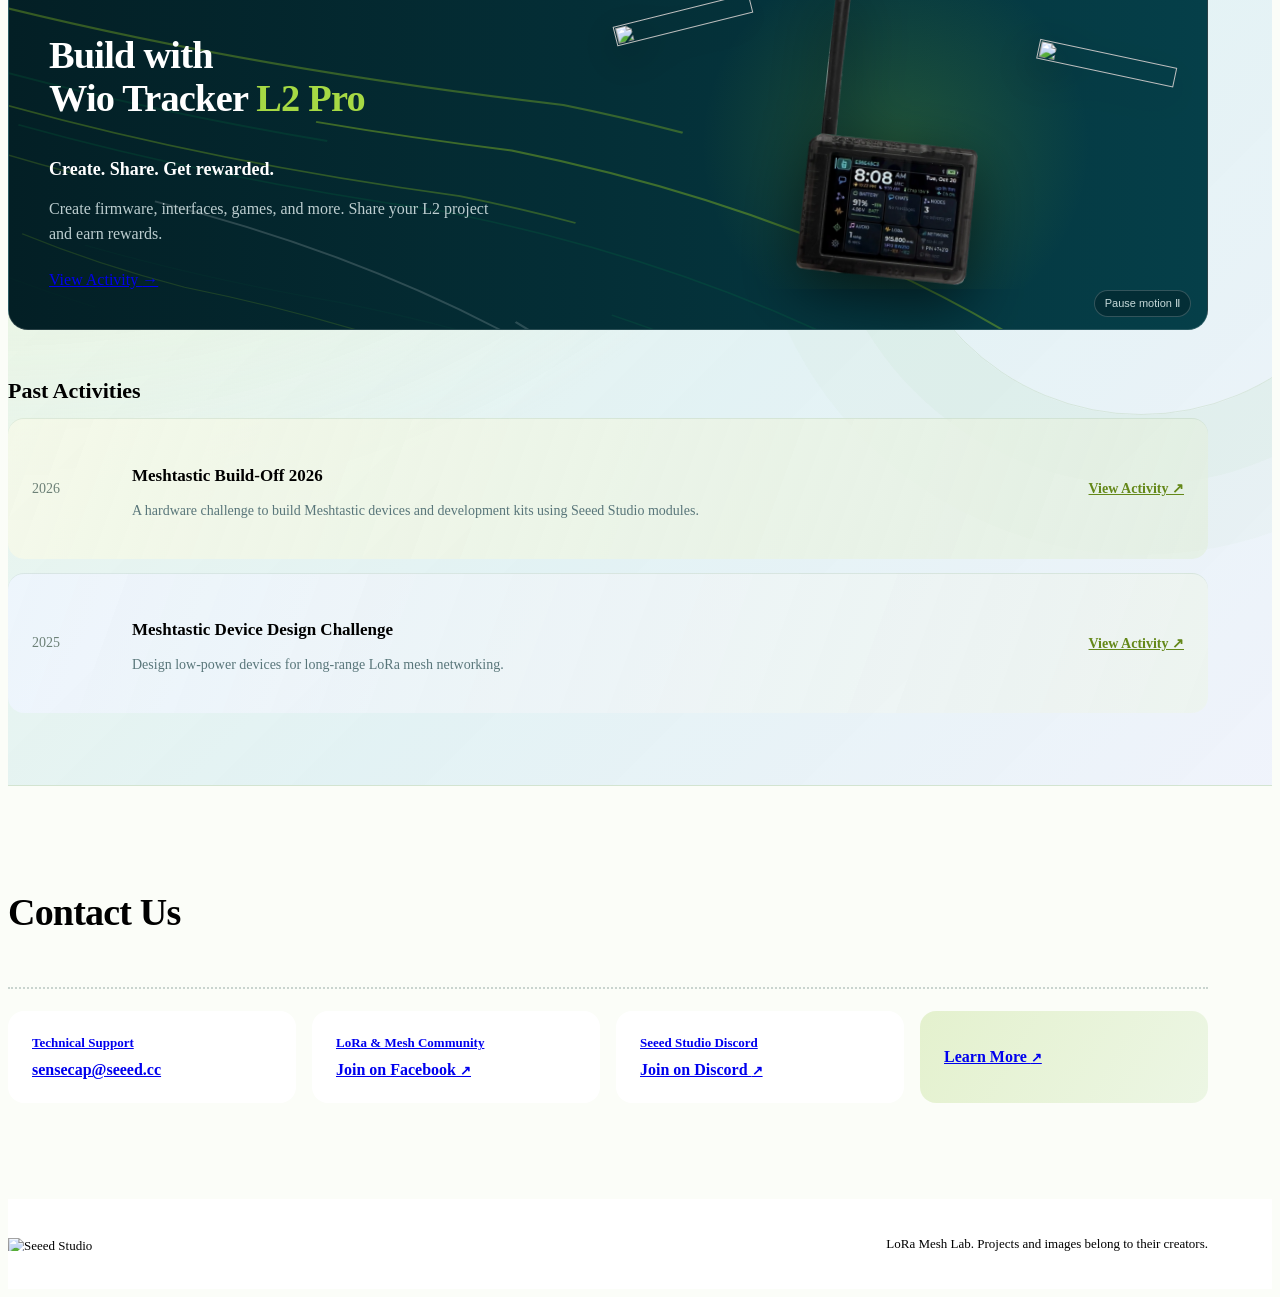
==== commit 490bbb93: "Add four MeshCore projects and expand device coverage" ====
--- a/docs/index.html
+++ b/docs/index.html
@@ -8,9 +8,9 @@
   <title>LoRa Mesh Lab · Your next Mesh project starts here.</title>
   <link rel="icon" href="./assets/seeed-favicon.ico" type="image/x-icon">
   <link rel="stylesheet" href="./base.css">
-  <link rel="stylesheet" href="./hub.css?v=20261021-contribute">
+  <link rel="stylesheet" href="./hub.css?v=20261021-catalog">
   <link rel="stylesheet" href="./forms.css">
-  <script type="module" src="./app.js?v=20261021-contribute"></script>
+  <script type="module" src="./app.js?v=20261021-catalog"></script>
   <script type="module" src="./featured-waves.js?v=20261015-home"></script>
 </head>
 <body>
--- a/docs/hub.css
+++ b/docs/hub.css
@@ -83,10 +83,10 @@
 .project-grid { display: grid; grid-template-columns: repeat(3, 1fr); gap: 24px; }
 .project-card { display: flex; flex-direction: column; overflow: hidden; background: white; border: 1px solid var(--line); border-radius: 16px; transition: transform .25s, box-shadow .25s, border-color .25s; }
 .project-card:hover { transform: translateY(-3px); border-color: #c5dd92; box-shadow: 0 16px 36px #003a4a17; }
-.card-cover { position: relative; height: 230px; background: white; border-bottom: 1px solid #eef1ee; }
-.cover-button { display: block; width: 100%; height: 100%; padding: 0; border: 0; background: none; }
-.cover-button img { width: 100%; height: 100%; object-fit: contain; padding: 64px 14px 14px; }
-.cover-tags { position: absolute; left: 12px; top: 12px; right: 12px; display: flex; flex-wrap: wrap; gap: 6px; pointer-events: none; }
+.card-cover { position: relative; display: flex; flex-direction: column; height: 230px; background: white; border-bottom: 1px solid #eef1ee; }
+.cover-button { display: block; flex: 1; min-height: 0; width: 100%; padding: 0; border: 0; background: none; }
+.cover-button img { width: 100%; height: 100%; object-fit: contain; padding: 14px; }
+.cover-tags { order: -1; display: flex; flex-shrink: 0; flex-wrap: wrap; gap: 6px; margin: 12px 12px 0; pointer-events: none; }
 .cover-tags span { padding: 4px 10px; border-radius: 999px; font-size: 11px; font-weight: 700; background: #ffffffeb; color: var(--blue); box-shadow: 0 2px 6px #0002; }
 .cover-tags .tag-category { background: var(--green); color: var(--blue-deep); }
 .card-body { display: flex; flex-direction: column; gap: 10px; flex: 1; padding: 18px 20px 20px; }
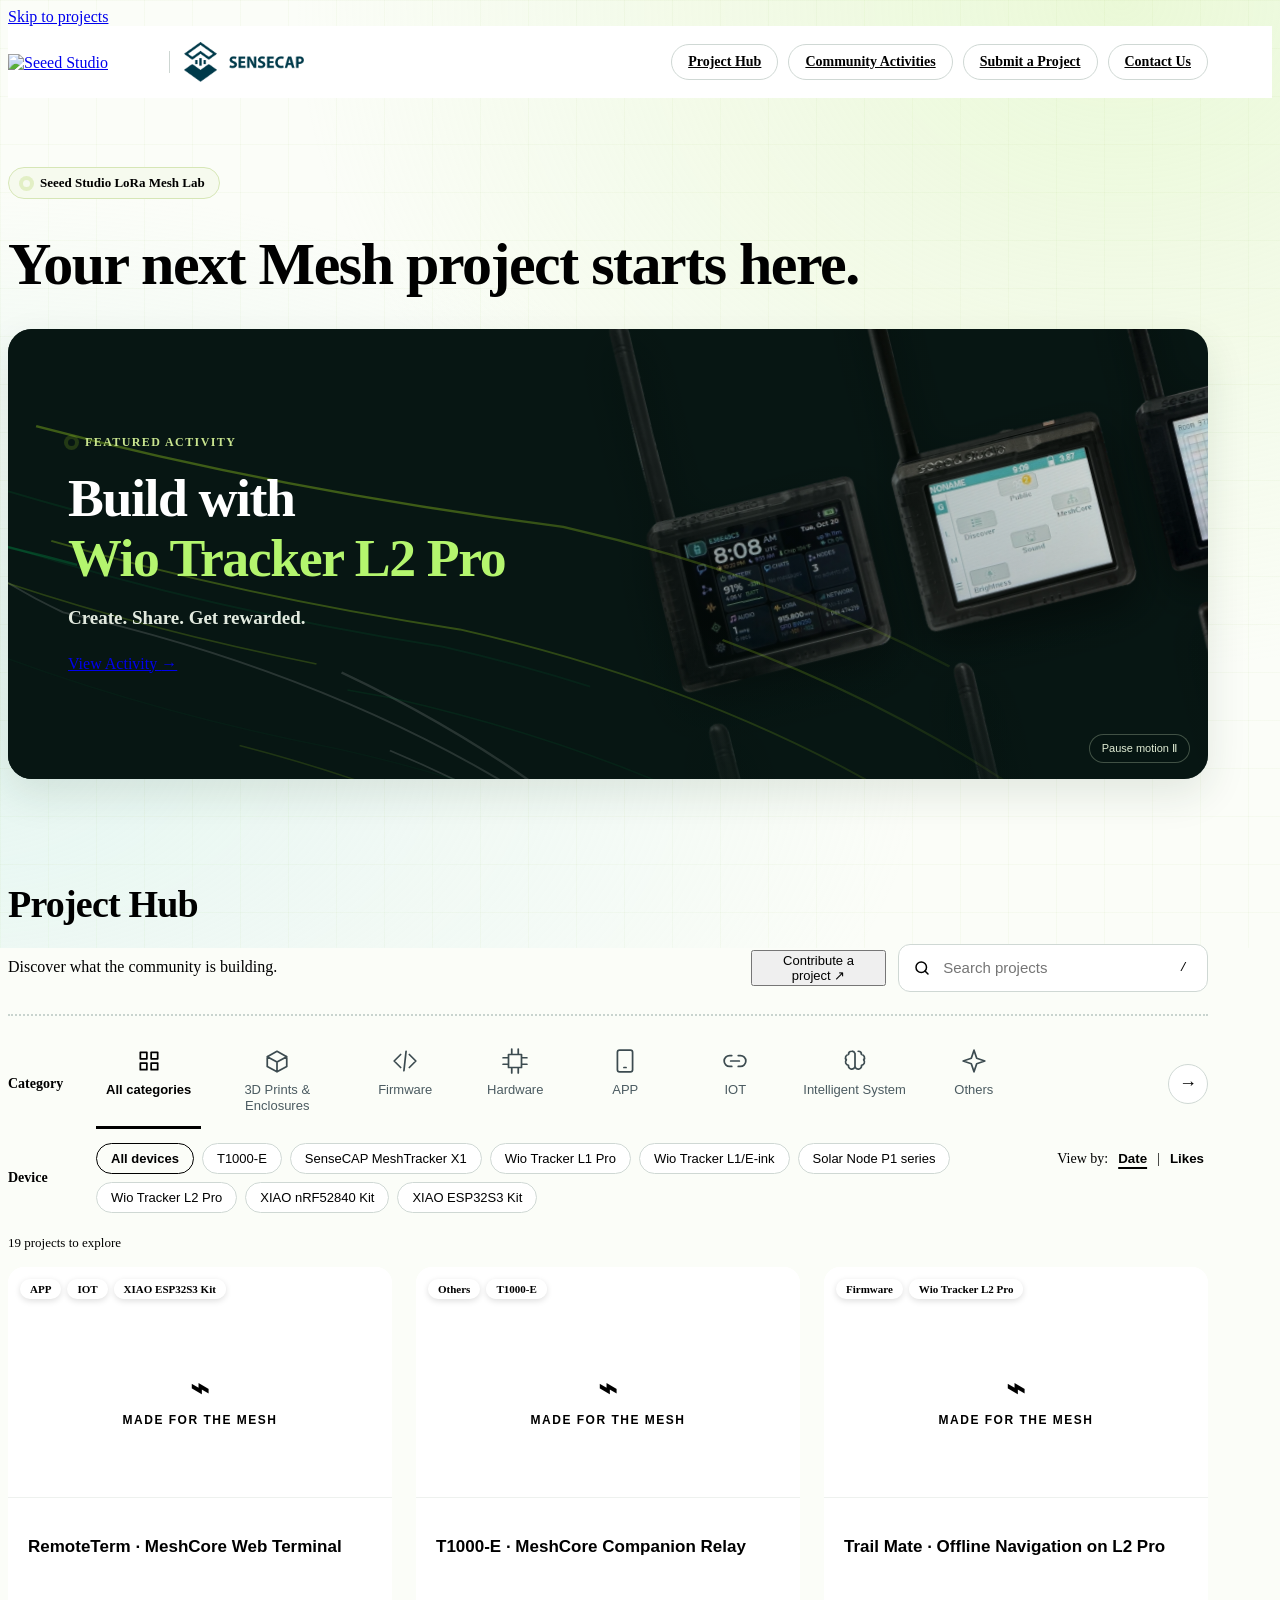
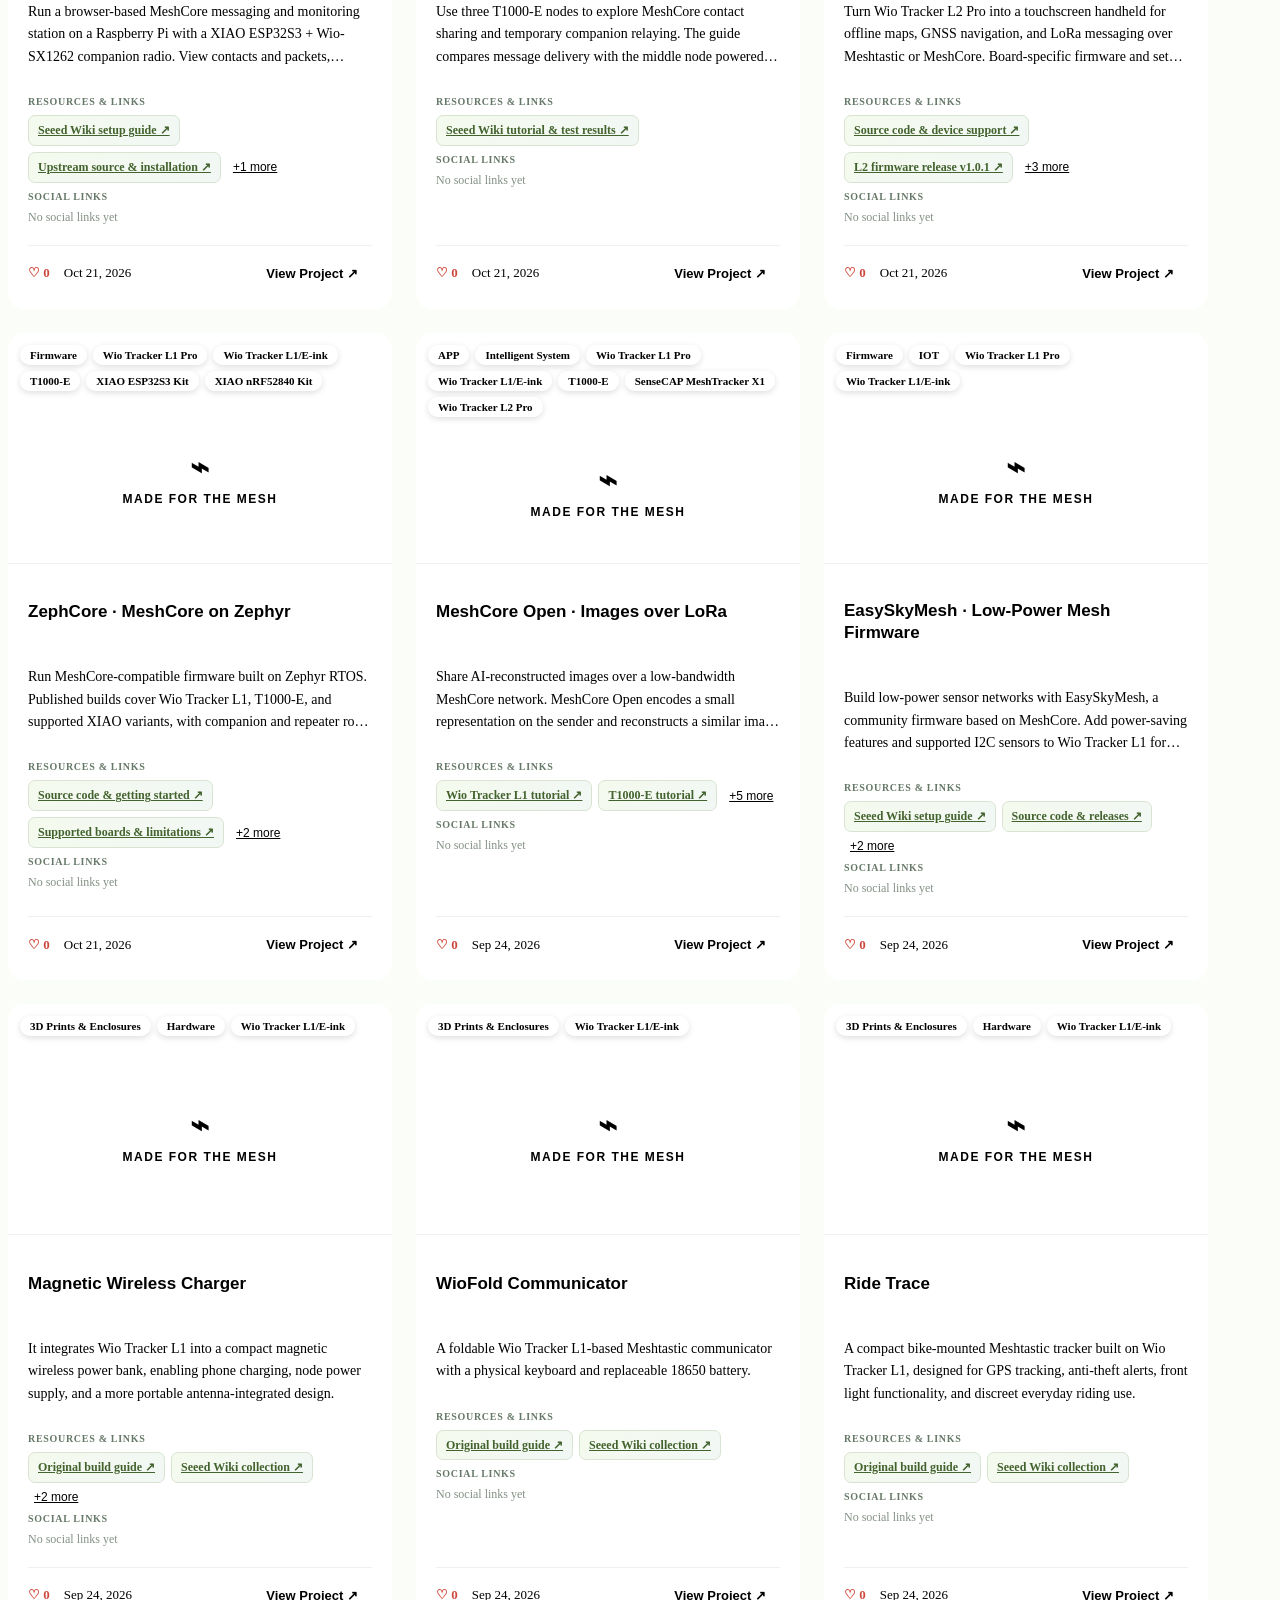
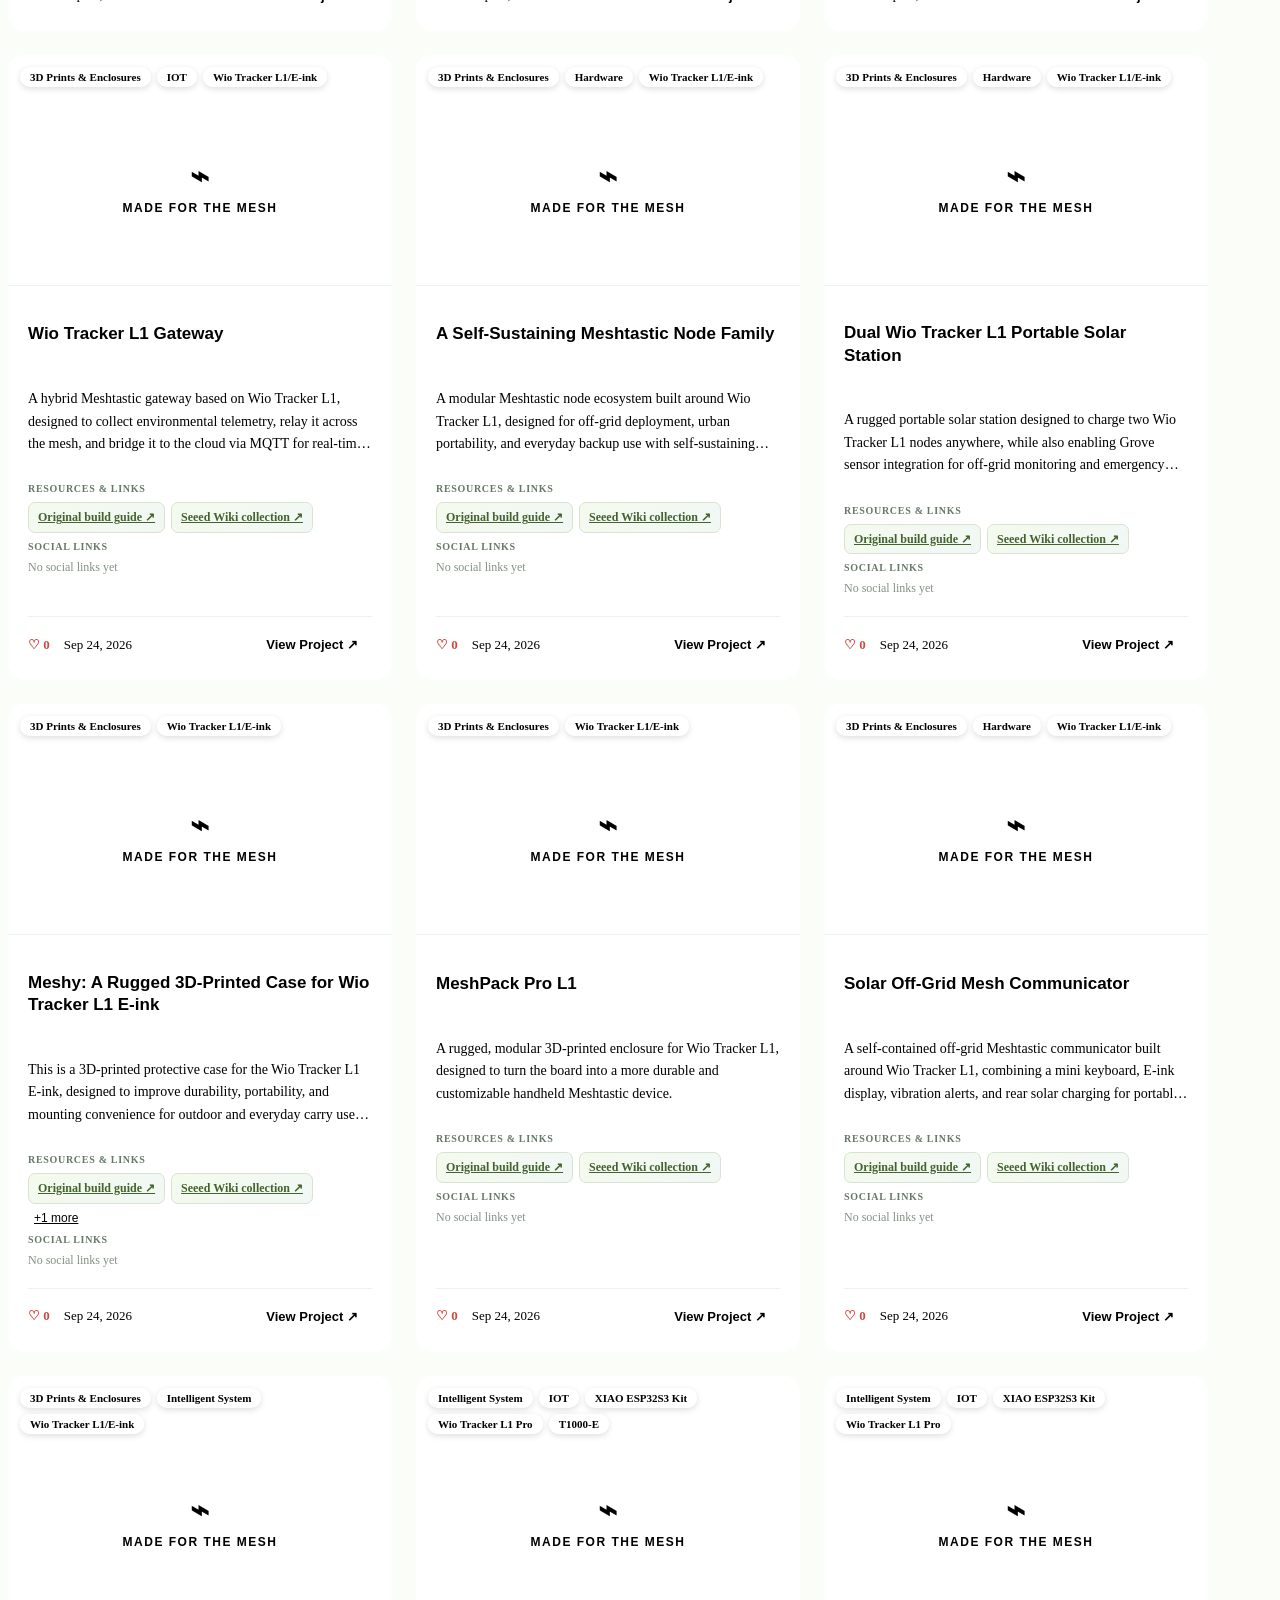
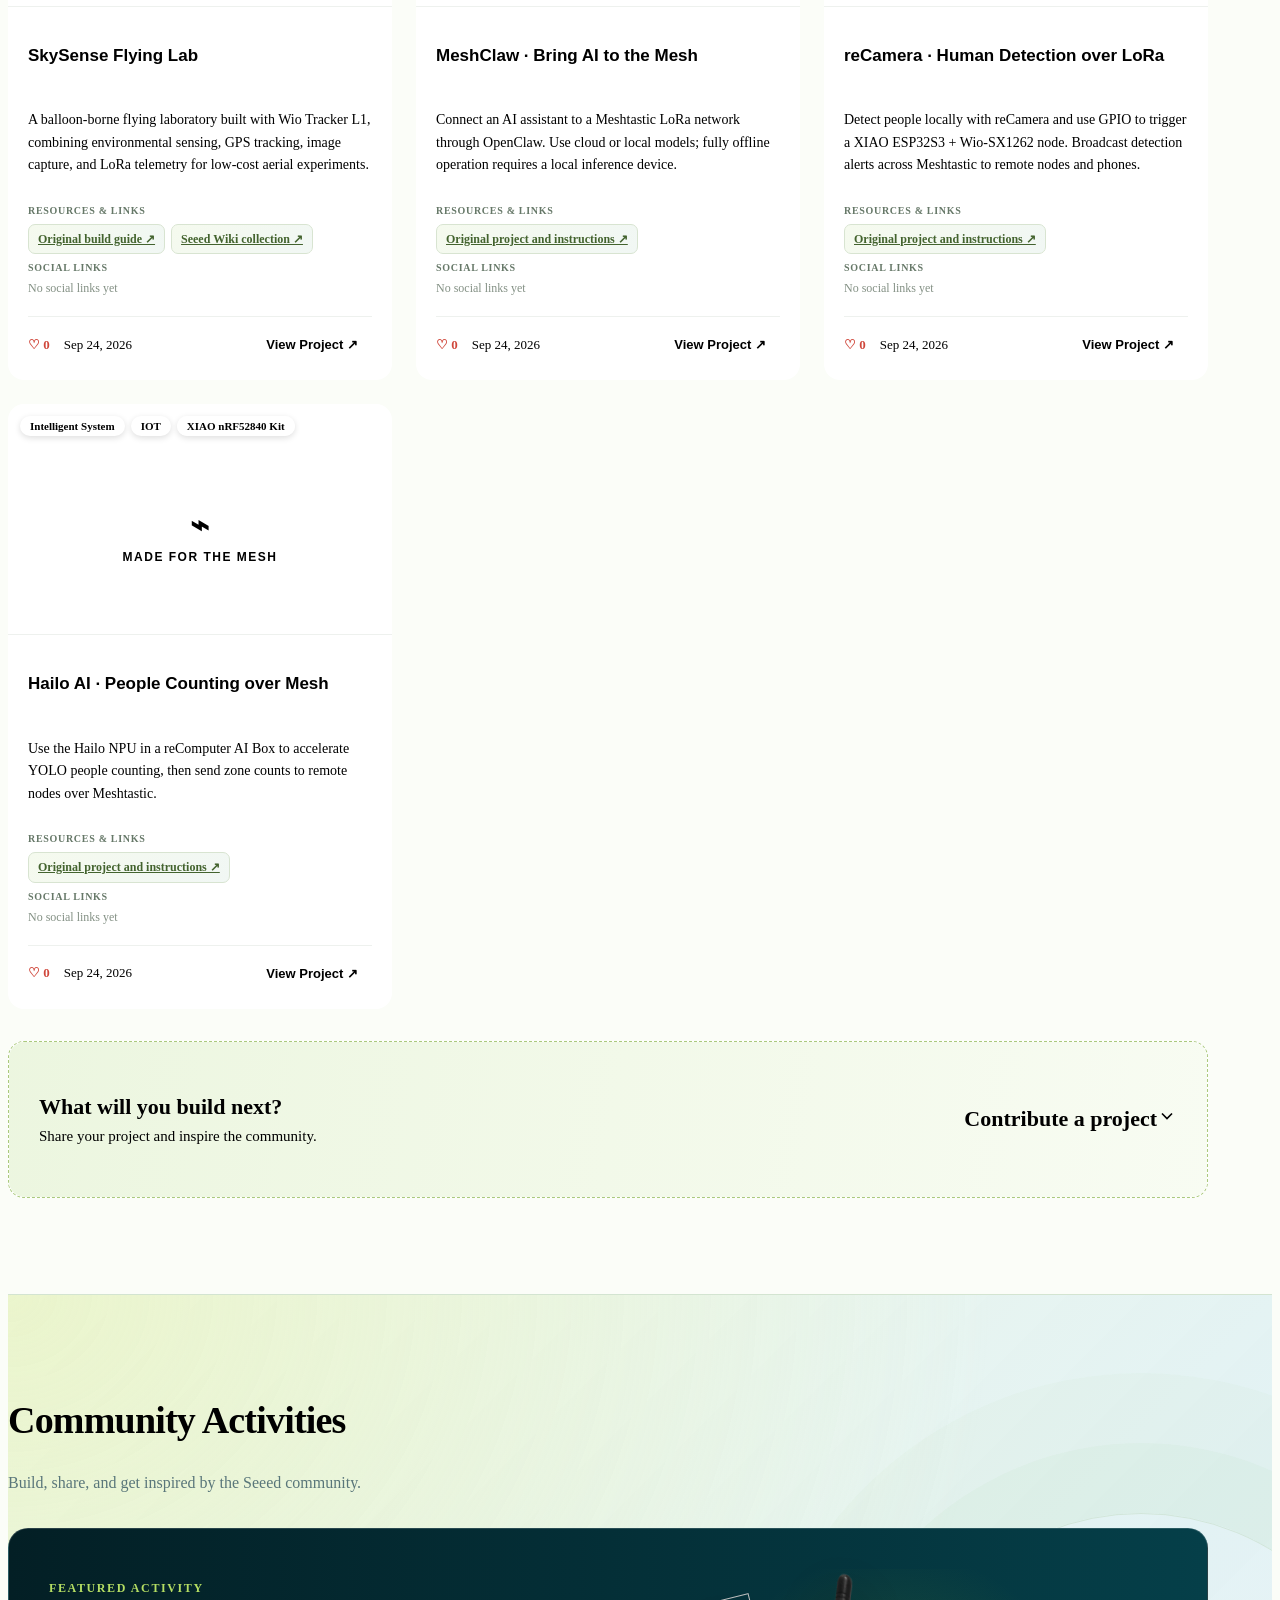
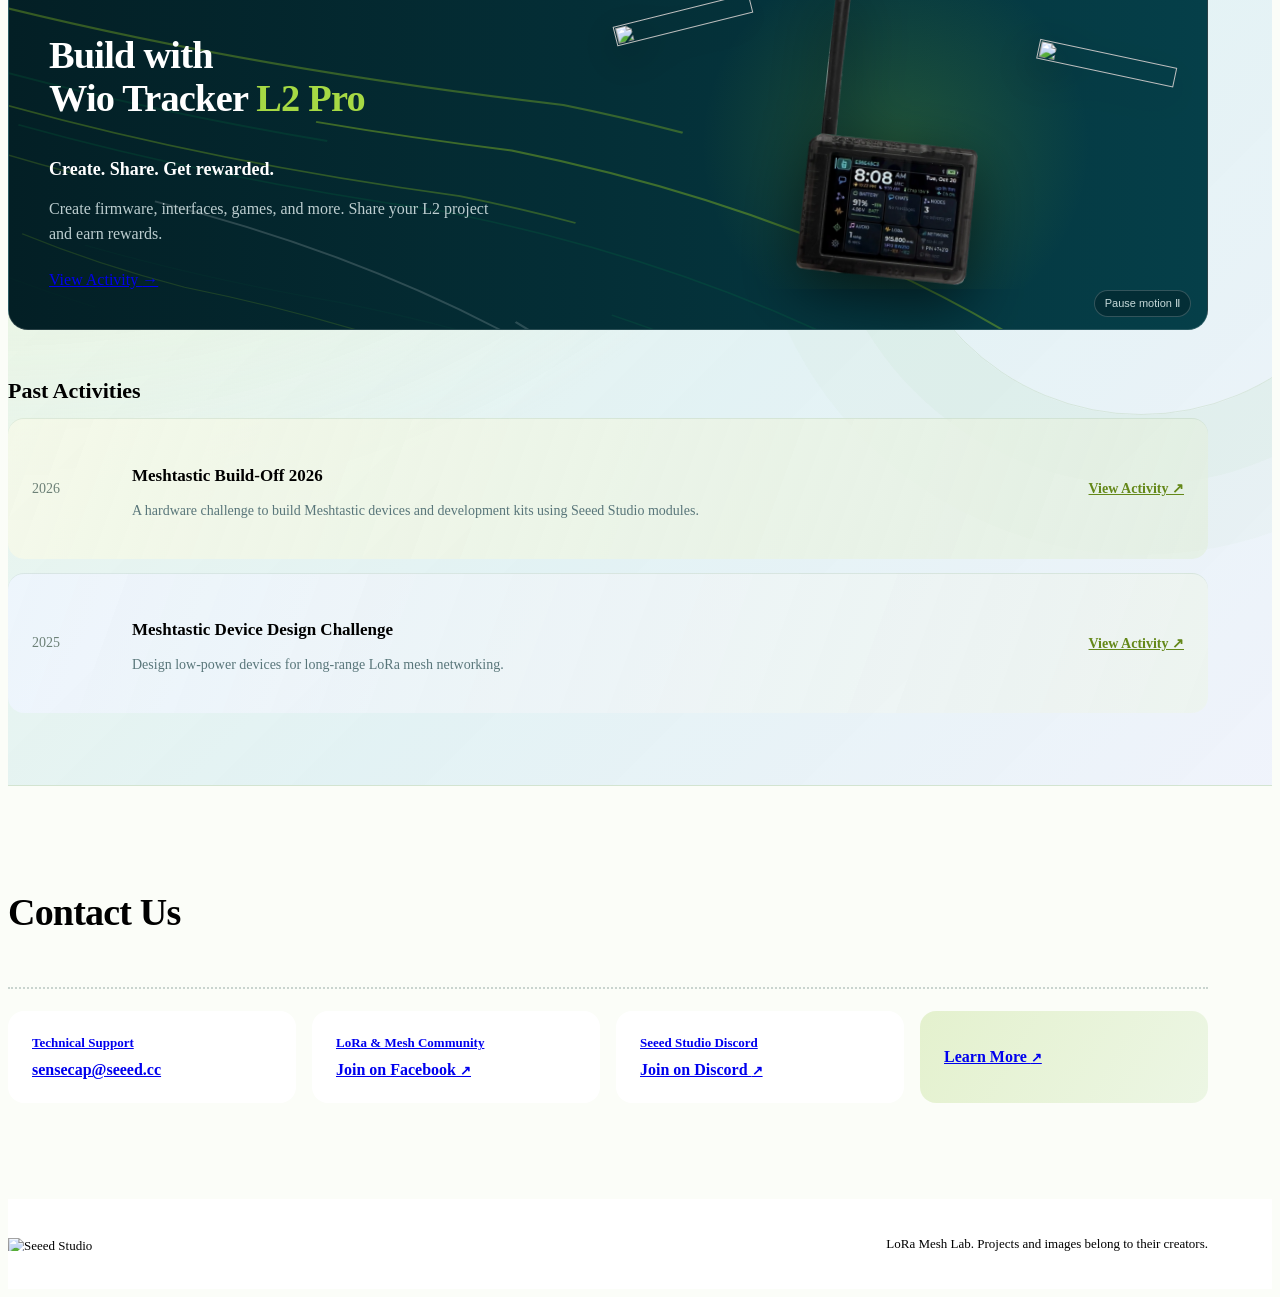
==== commit ff968aba: "Replace simulated homepage screens with real L2 photos" ====
--- a/docs/index.html
+++ b/docs/index.html
@@ -8,9 +8,9 @@
   <title>LoRa Mesh Lab · Your next Mesh project starts here.</title>
   <link rel="icon" href="./assets/seeed-favicon.ico" type="image/x-icon">
   <link rel="stylesheet" href="./base.css">
-  <link rel="stylesheet" href="./hub.css?v=20261021-catalog">
+  <link rel="stylesheet" href="./hub.css?v=20261021-real-photos">
   <link rel="stylesheet" href="./forms.css">
-  <script type="module" src="./app.js?v=20261021-catalog"></script>
+  <script type="module" src="./app.js?v=20261021-real-photos"></script>
   <script type="module" src="./featured-waves.js?v=20261015-home"></script>
 </head>
 <body>
@@ -42,12 +42,12 @@
         <div class="banner-devices" aria-hidden="true">
           <div class="banner-track">
             <div class="banner-group">
-              <div class="demo-device"><img src="./assets/l2-screens/tile/04-dinosaur.webp" alt="" width="480" height="731"><canvas data-demo="dinosaur" width="360" height="270"></canvas></div>
-              <div class="demo-device"><img src="./assets/l2-screens/tile/04-dinosaur.webp" alt="" width="480" height="731"><canvas data-demo="dashboard" width="360" height="270"></canvas></div>
-              <div class="demo-device"><img src="./assets/l2-screens/tile/04-dinosaur.webp" alt="" width="480" height="731"><canvas data-demo="blocks" width="360" height="270"></canvas></div>
-              <div class="demo-device"><img src="./assets/l2-screens/tile/04-dinosaur.webp" alt="" width="480" height="731"><canvas data-demo="gps" width="360" height="270"></canvas></div>
-              <div class="demo-device"><img src="./assets/l2-screens/tile/04-dinosaur.webp" alt="" width="480" height="731"><canvas data-demo="blocks" width="360" height="270"></canvas></div>
-              <div class="demo-device"><img src="./assets/l2-screens/tile/04-dinosaur.webp" alt="" width="480" height="731"><canvas data-demo="dinosaur" width="360" height="270"></canvas></div>
+              <div class="demo-device"><img src="./assets/l2-screens/tile/10-meshtastic.webp" alt="" width="480" height="831"></div>
+              <div class="demo-device"><img src="./assets/l2-screens/tile/09-meshcore.webp" alt="" width="480" height="833"></div>
+              <div class="demo-device"><img src="./assets/l2-screens/tile/07-gomoku.webp" alt="" width="480" height="834"></div>
+              <div class="demo-device"><img src="./assets/l2-screens/tile/08-imu-bubbles.webp" alt="" width="480" height="833"></div>
+              <div class="demo-device"><img src="./assets/l2-screens/tile/10-meshtastic.webp" alt="" width="480" height="831"></div>
+              <div class="demo-device"><img src="./assets/l2-screens/tile/09-meshcore.webp" alt="" width="480" height="833"></div>
             </div>
           </div>
         </div>
--- a/docs/hub.css
+++ b/docs/hub.css
@@ -38,7 +38,6 @@
 .banner-group { display: grid; flex-shrink: 0; grid-template-columns: repeat(3, var(--demo-size)); gap: var(--demo-gap); padding-bottom: var(--demo-gap); }
 .demo-device { position: relative; width: var(--demo-size); }
 .banner-devices .demo-device img { display: block; position: static; width: 100%; height: auto; transform: none; margin: 0; filter: drop-shadow(0 20px 22px #0008); }
-.demo-device canvas { position: absolute; left: 18%; top: 56.5%; width: 71%; height: 35.4%; border-radius: 2px; }
 .campaign-banner.motion-idle .banner-track { animation-play-state: paused; }
 @keyframes demo-scroll { from { transform: translateY(calc(-100% / 3)); } to { transform: translateY(calc(-200% / 3)); } }
 .motion-control { position: absolute; right: 18px; bottom: 16px; z-index: 3; padding: 7px 12px; color: #e1edd5; font-size: 11px; background: #071613b3; border: 1px solid #cadfba4d; border-radius: 99px; }
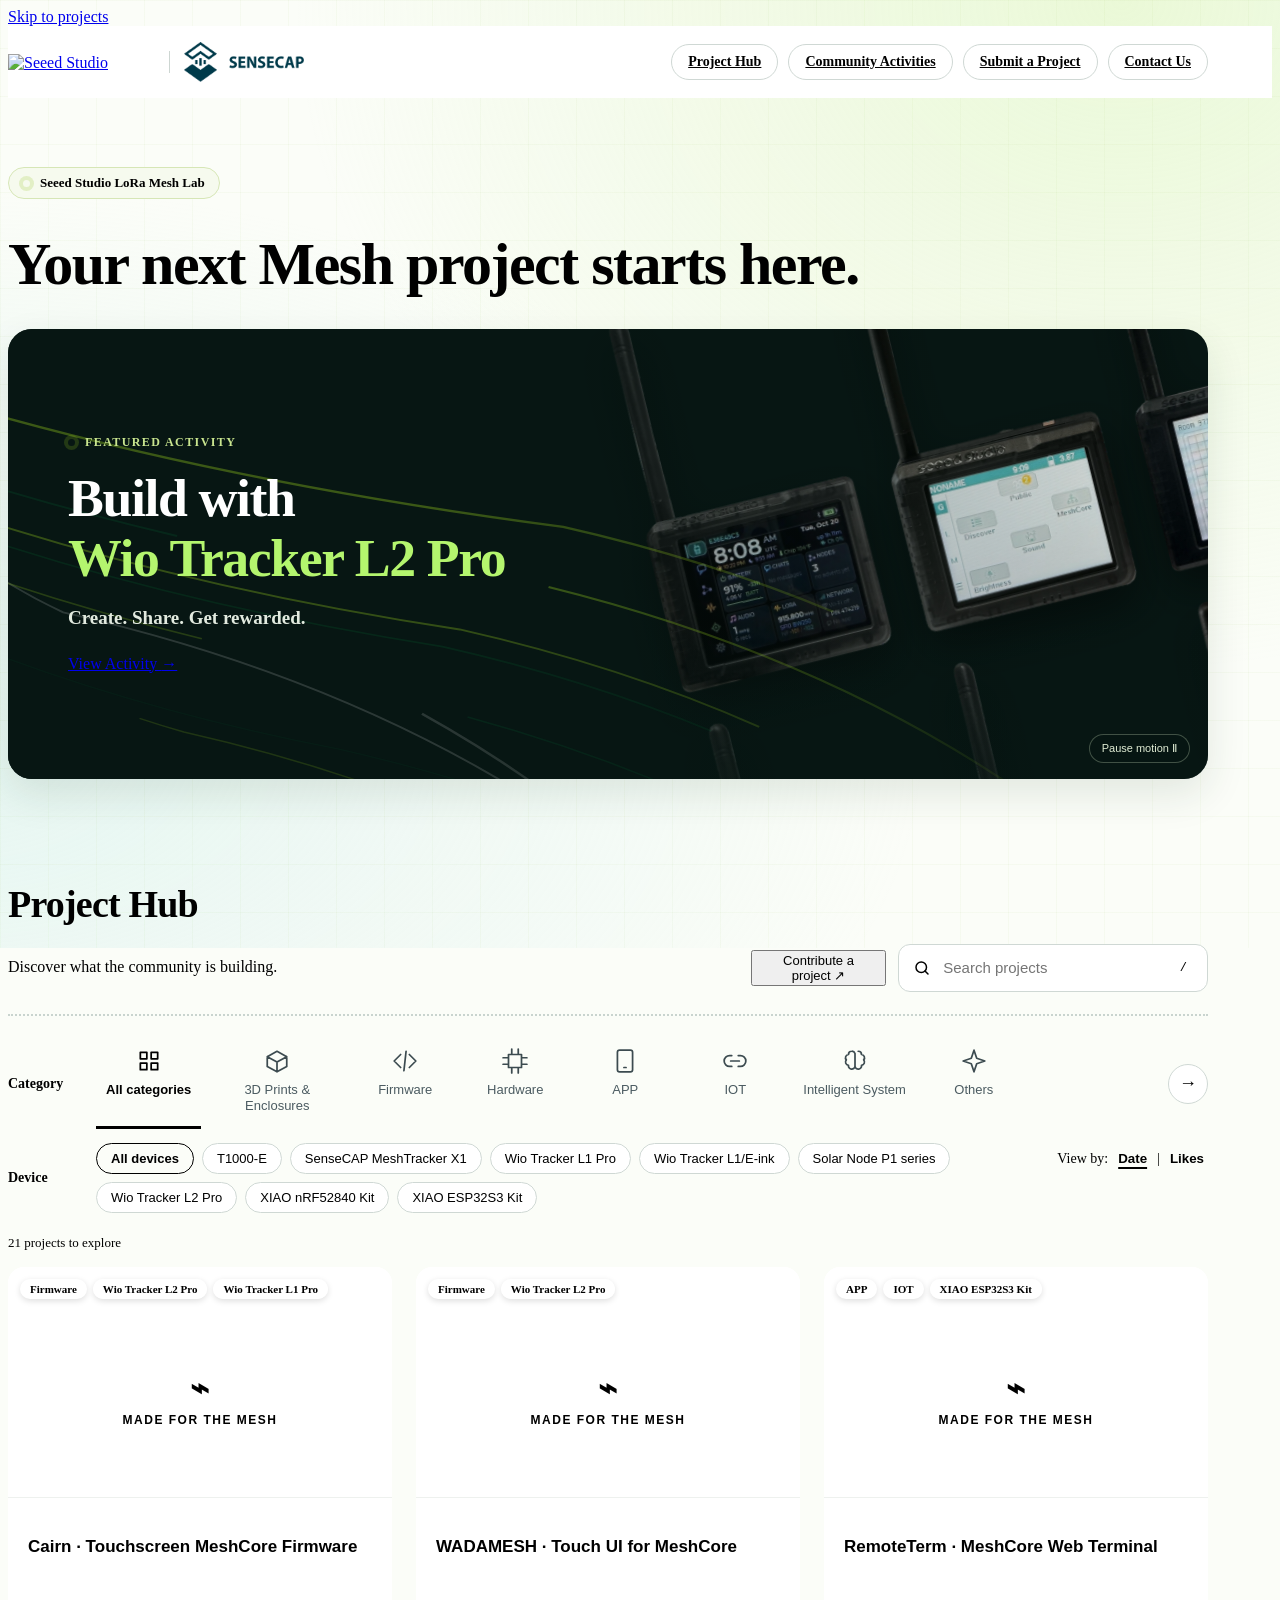
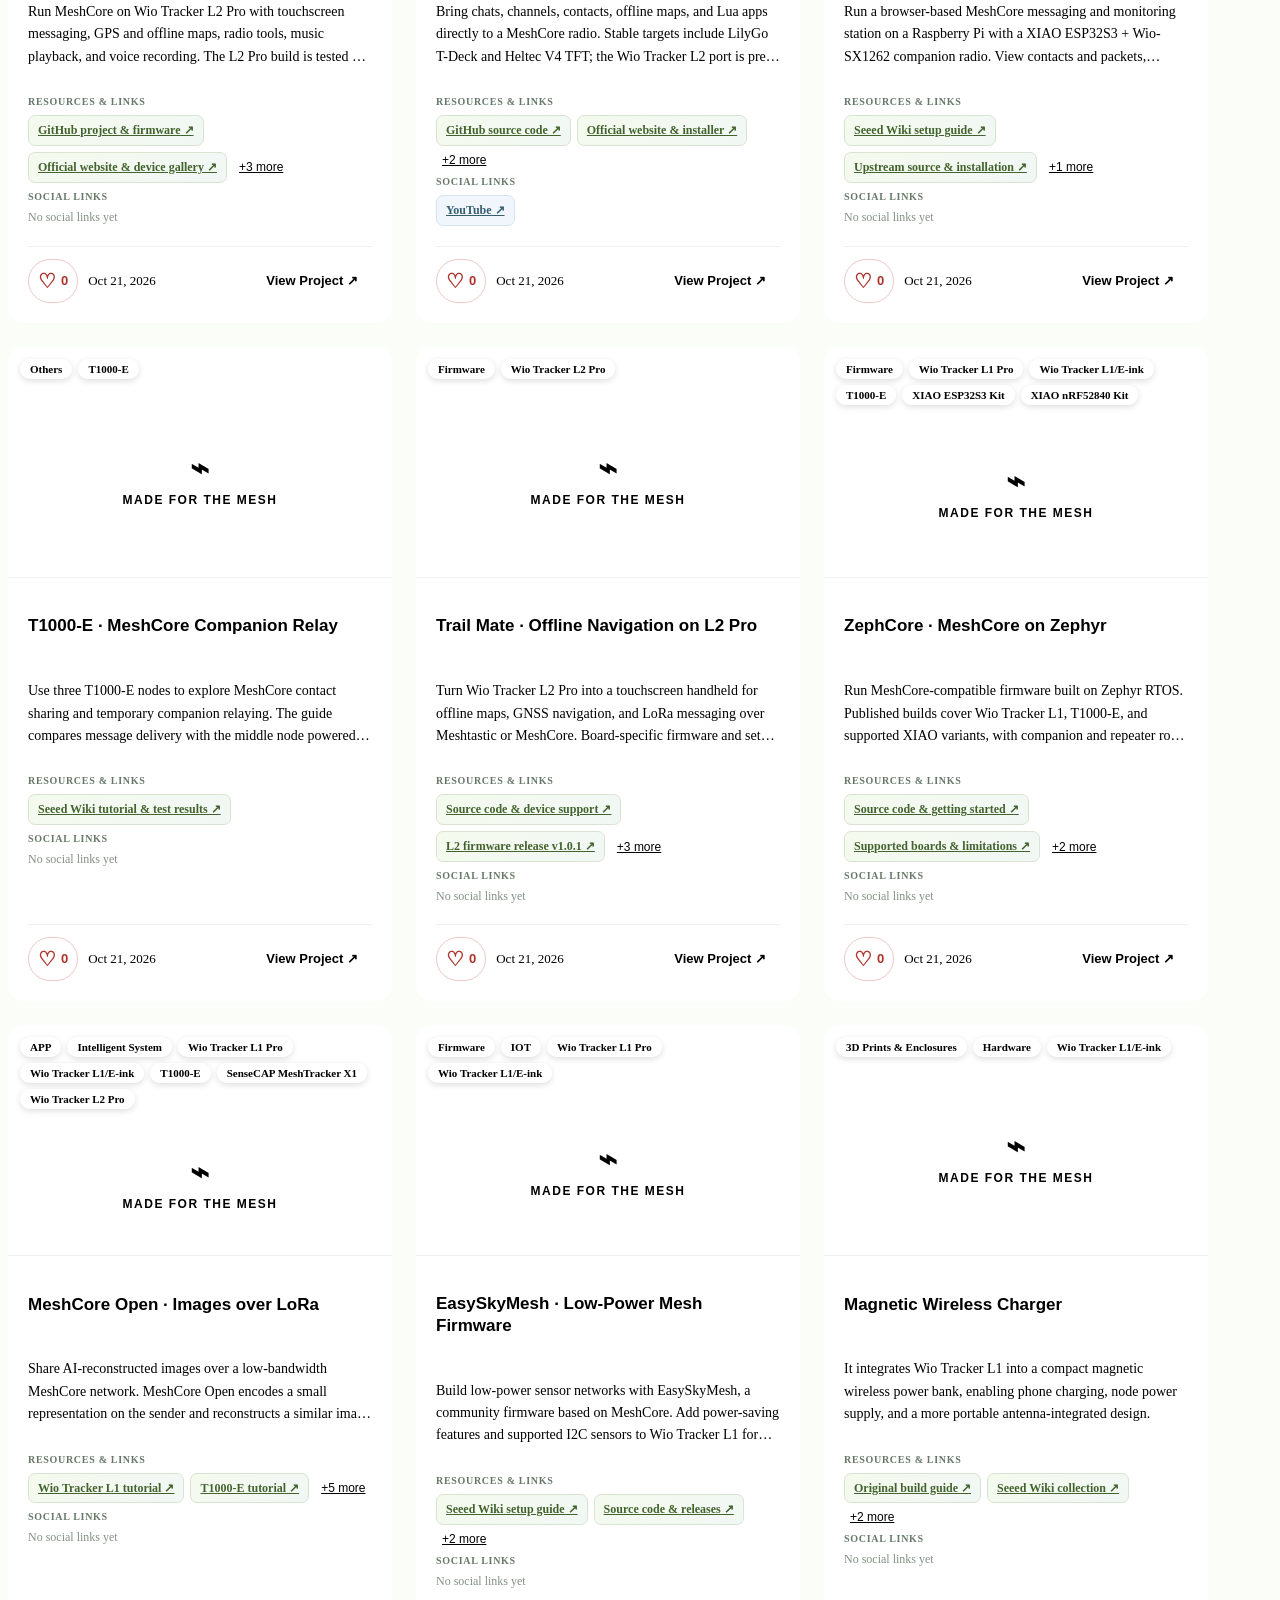
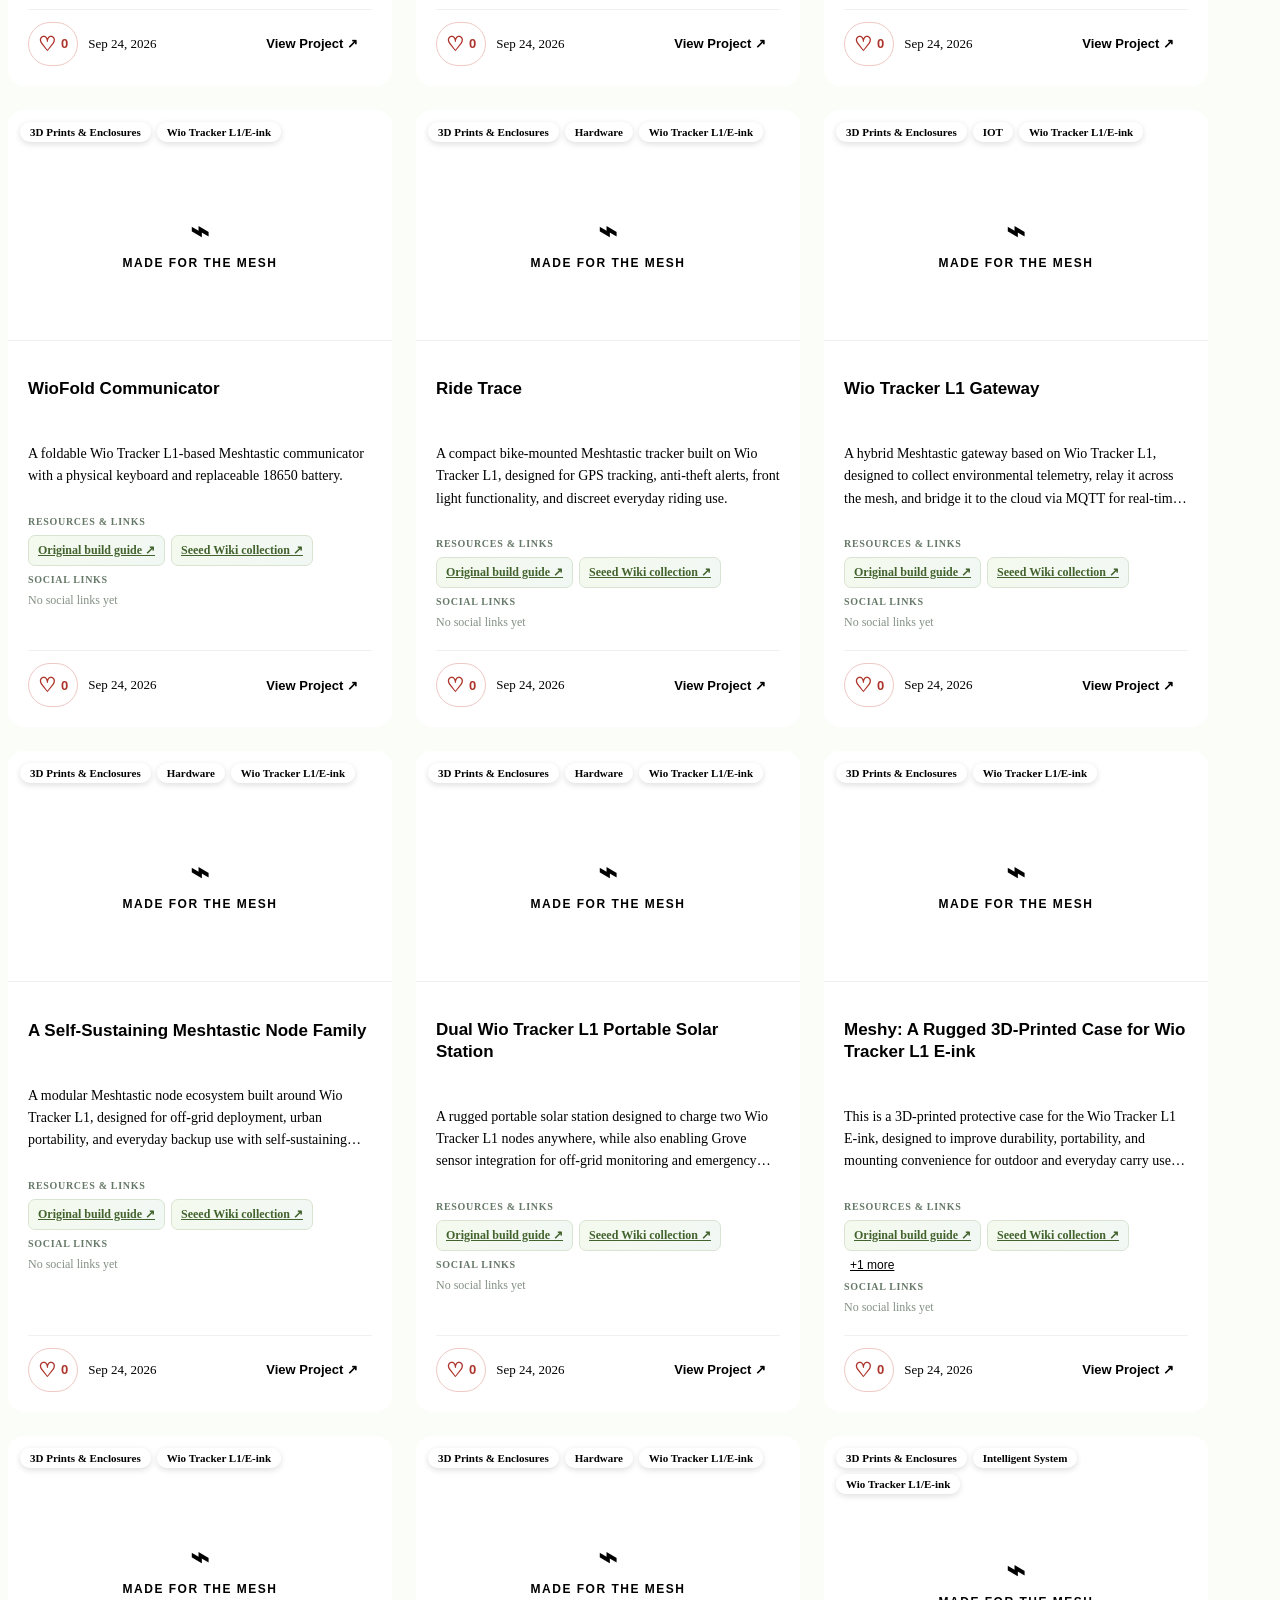
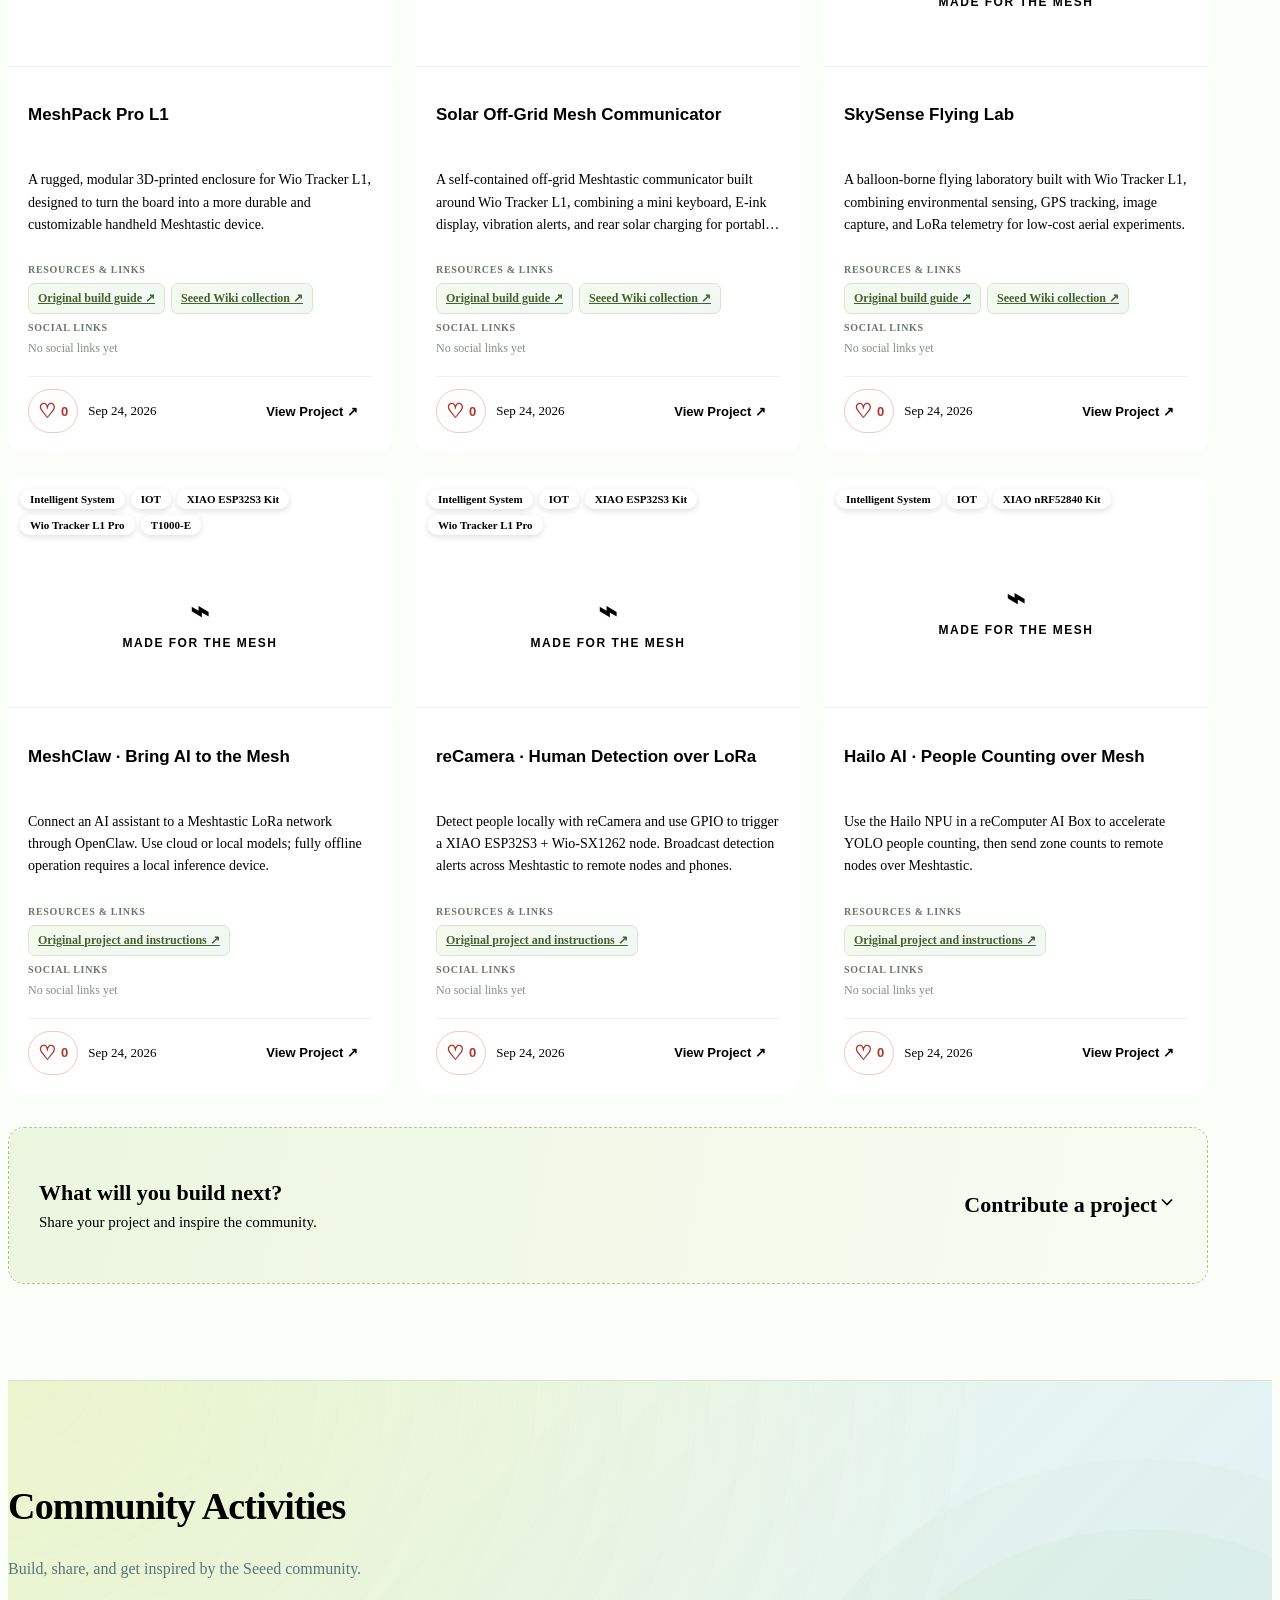
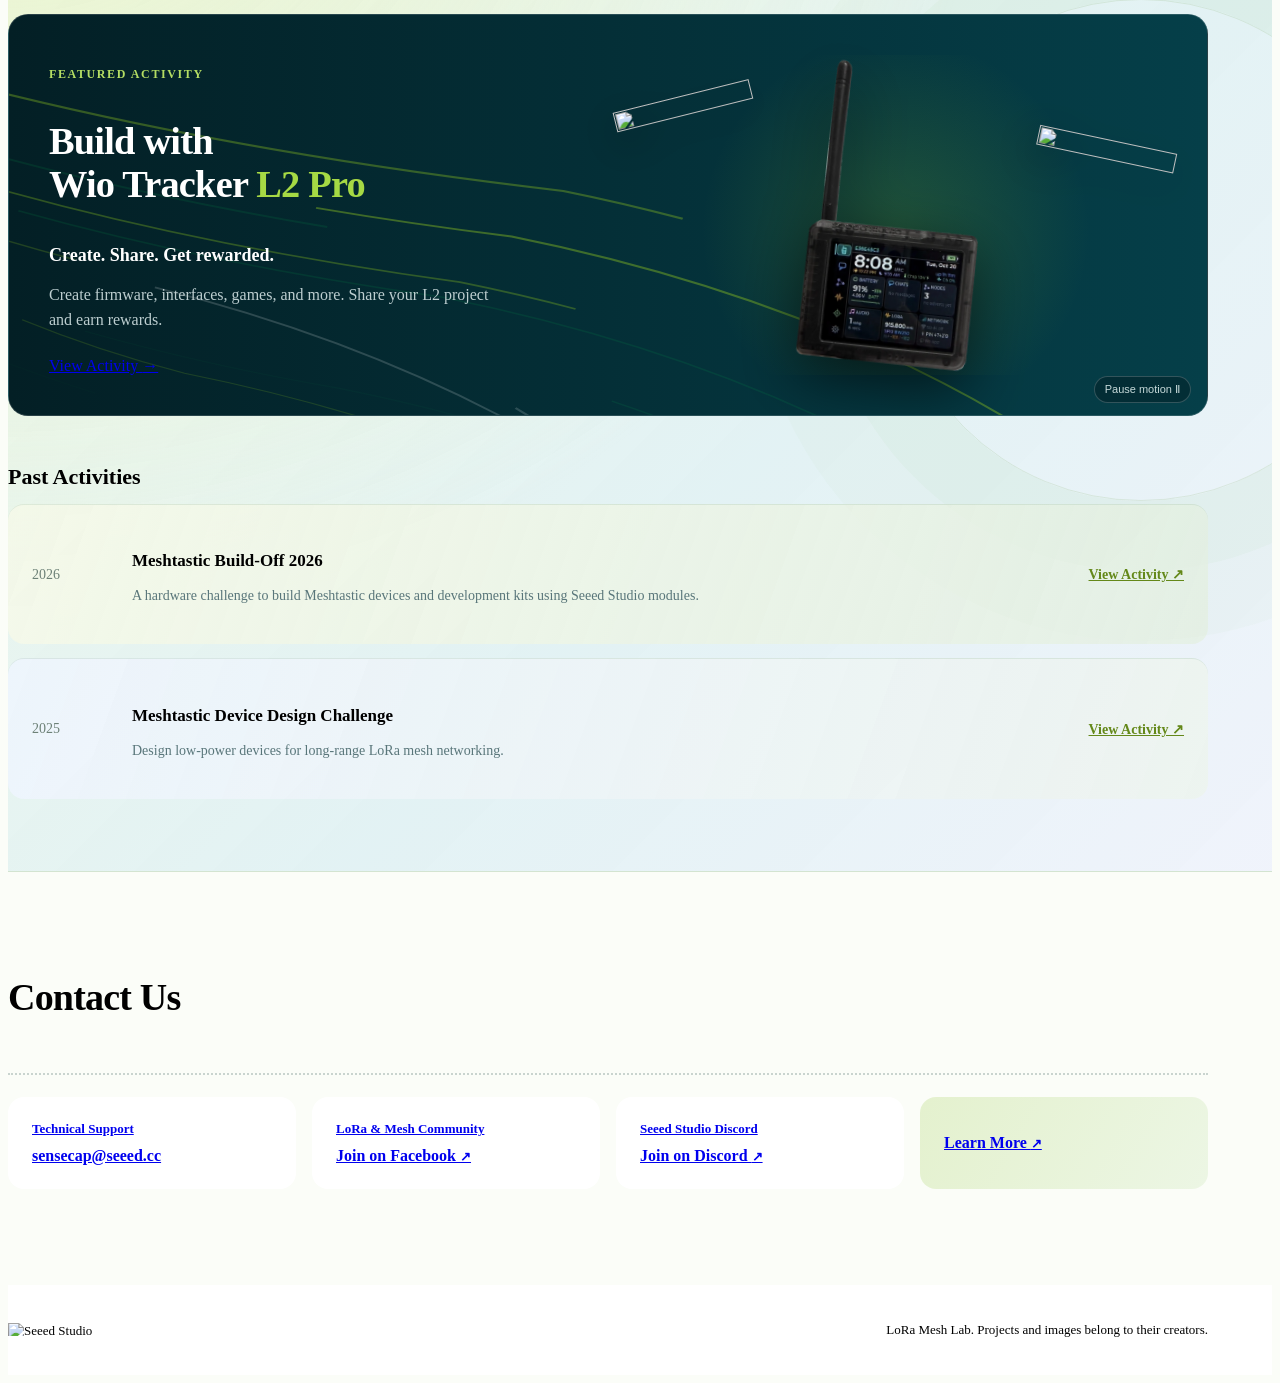
==== commit 03b2fd46: "Enable direct likes on project cards" ====
--- a/docs/index.html
+++ b/docs/index.html
@@ -8,9 +8,9 @@
   <title>LoRa Mesh Lab · Your next Mesh project starts here.</title>
   <link rel="icon" href="./assets/seeed-favicon.ico" type="image/x-icon">
   <link rel="stylesheet" href="./base.css">
-  <link rel="stylesheet" href="./hub.css?v=20261021-real-photos">
+  <link rel="stylesheet" href="./hub.css?v=20261023-card-likes">
   <link rel="stylesheet" href="./forms.css">
-  <script type="module" src="./app.js?v=20261021-real-photos"></script>
+  <script type="module" src="./app.js?v=20261023-card-likes"></script>
   <script type="module" src="./featured-waves.js?v=20261015-home"></script>
 </head>
 <body>
--- a/docs/hub.css
+++ b/docs/hub.css
@@ -92,9 +92,15 @@
 .card-title { padding: 0; border: 0; background: none; text-align: left; font-size: 17px; font-weight: 700; line-height: 1.3; color: var(--blue); }
 .card-title:hover { color: var(--green-dark); }
 .card-description { font-size: 14px; line-height: 1.6; color: var(--muted); display: -webkit-box; -webkit-line-clamp: 3; -webkit-box-orient: vertical; overflow: hidden; }
-.card-bottom { display: flex; align-items: center; justify-content: space-between; gap: 10px; margin-top: auto; padding-top: 12px; border-top: 1px solid #eef1ee; }
-.card-meta { display: flex; gap: 14px; font-size: 13px; color: var(--muted); }
-.hearts { color: #d0473b; font-weight: 600; }
+.card-bottom { display: flex; flex-wrap: wrap; align-items: center; justify-content: space-between; gap: 10px; margin-top: auto; padding-top: 12px; border-top: 1px solid #eef1ee; }
+.card-meta { display: flex; align-items: center; gap: 10px; font-size: 13px; color: var(--muted); }
+.card-meta time { white-space: nowrap; }
+.hearts { display: inline-flex; align-items: center; justify-content: center; gap: 5px; min-width: 44px; min-height: 44px; padding: 6px 9px; border: 1px solid #edc9c5; border-radius: 999px; background: white; color: #ad342b; font-size: 13px; font-weight: 600; white-space: nowrap; }
+.hearts > span:first-child { font-size: 20px; line-height: 1; }
+.hearts:hover { background: #fff4f2; border-color: #d0473b; }
+.hearts[aria-pressed="true"] { background: #fce9e6; border-color: #d0473b; }
+.hearts:focus-visible { outline-color: #ad342b; }
+.heart-count { font-variant-numeric: tabular-nums; }
 .view-project { padding: 8px 14px; border-radius: 999px; border: 1px solid var(--green); background: white; color: var(--blue); font-size: 13px; font-weight: 700; }
 .view-project:hover { background: var(--green); }
 .fallback-cover { display: grid; place-content: center; gap: 6px; height: 100%; text-align: center; color: var(--green-dark); font-size: 12px; font-weight: 700; letter-spacing: 1.5px; background: var(--green-soft); }
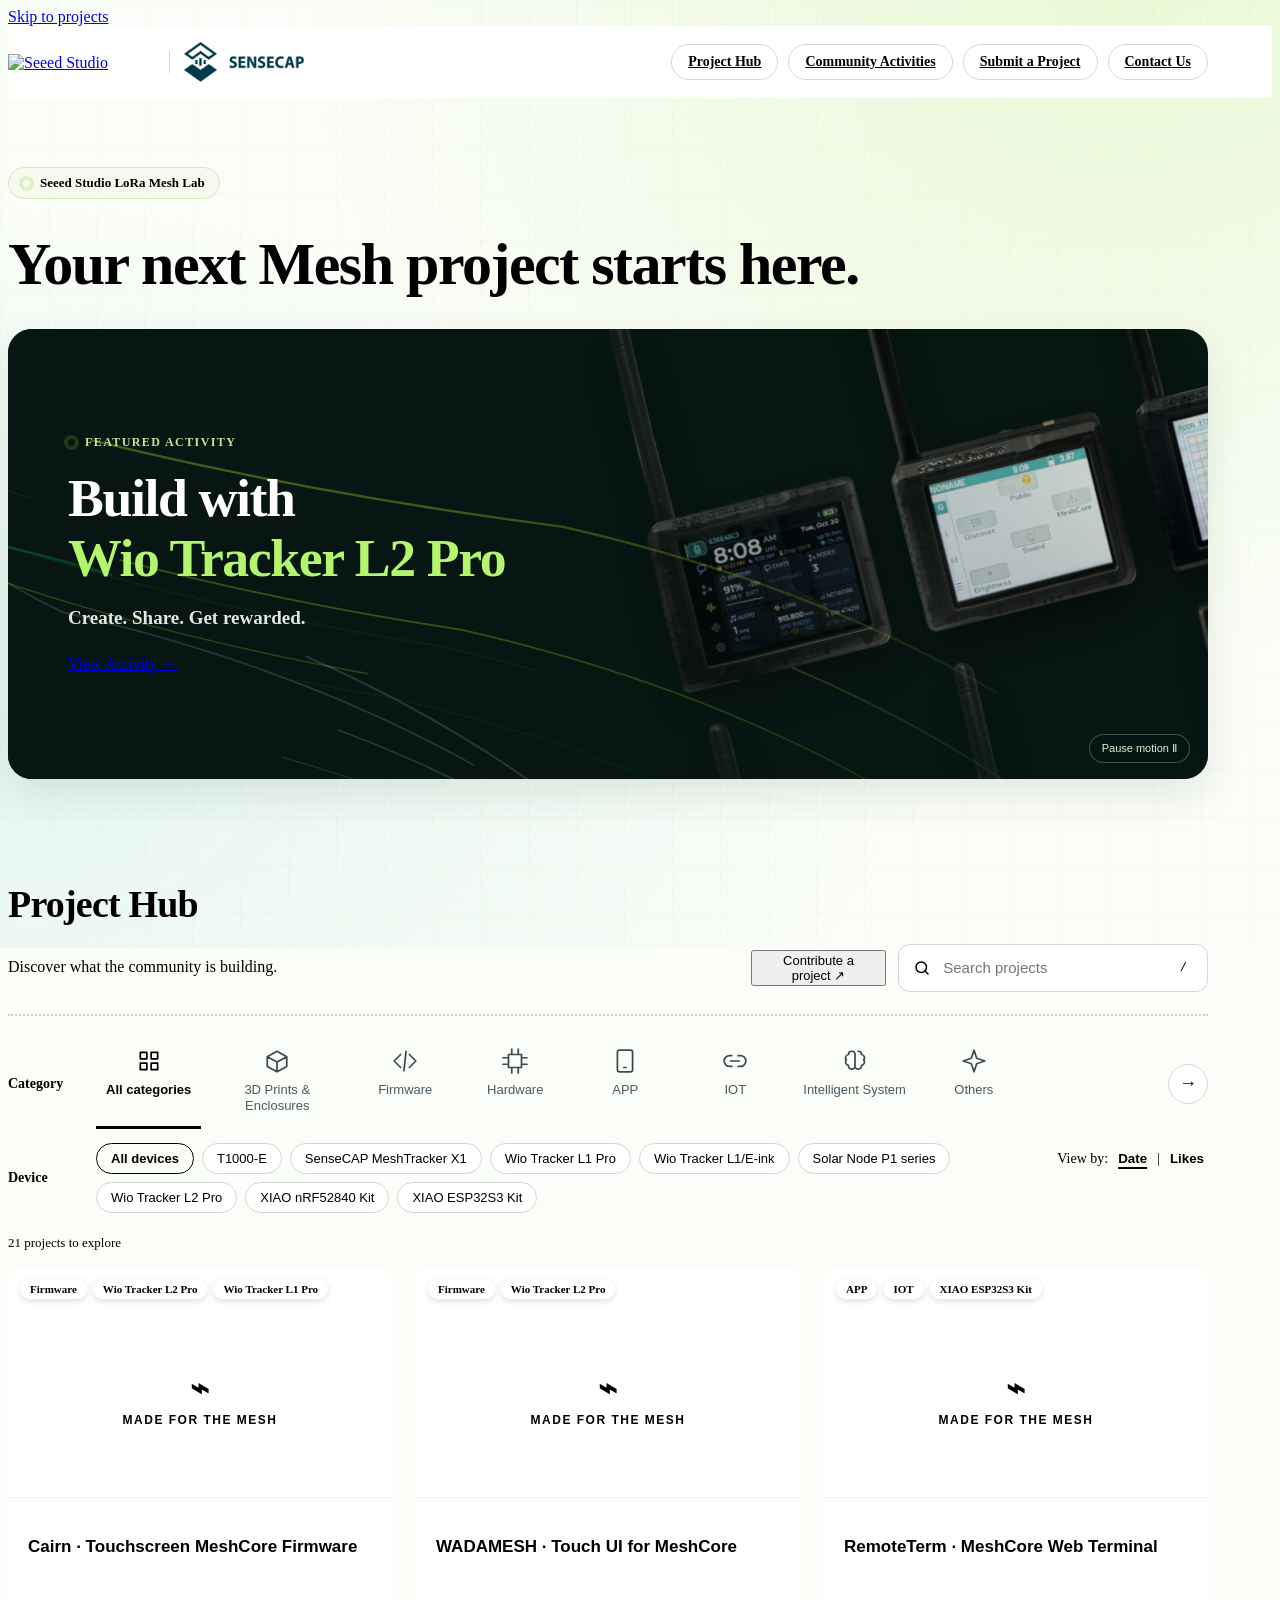
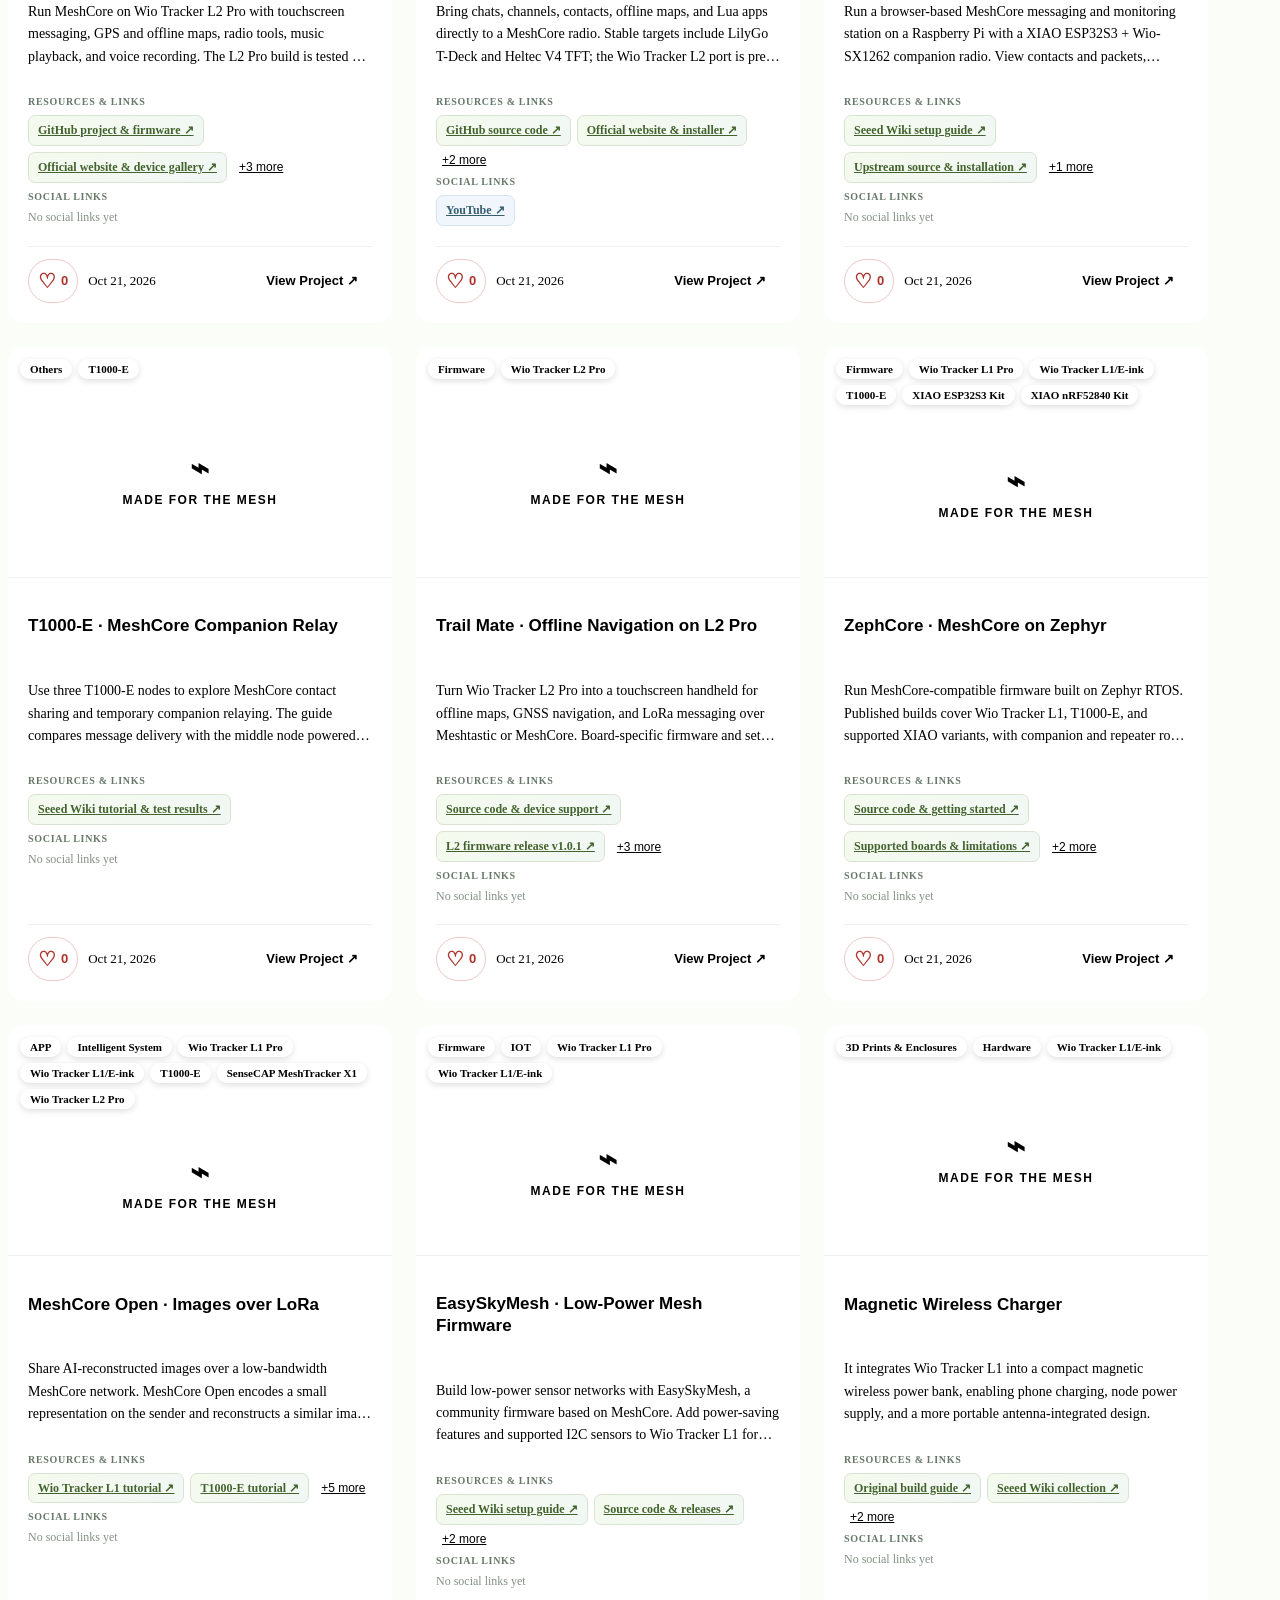
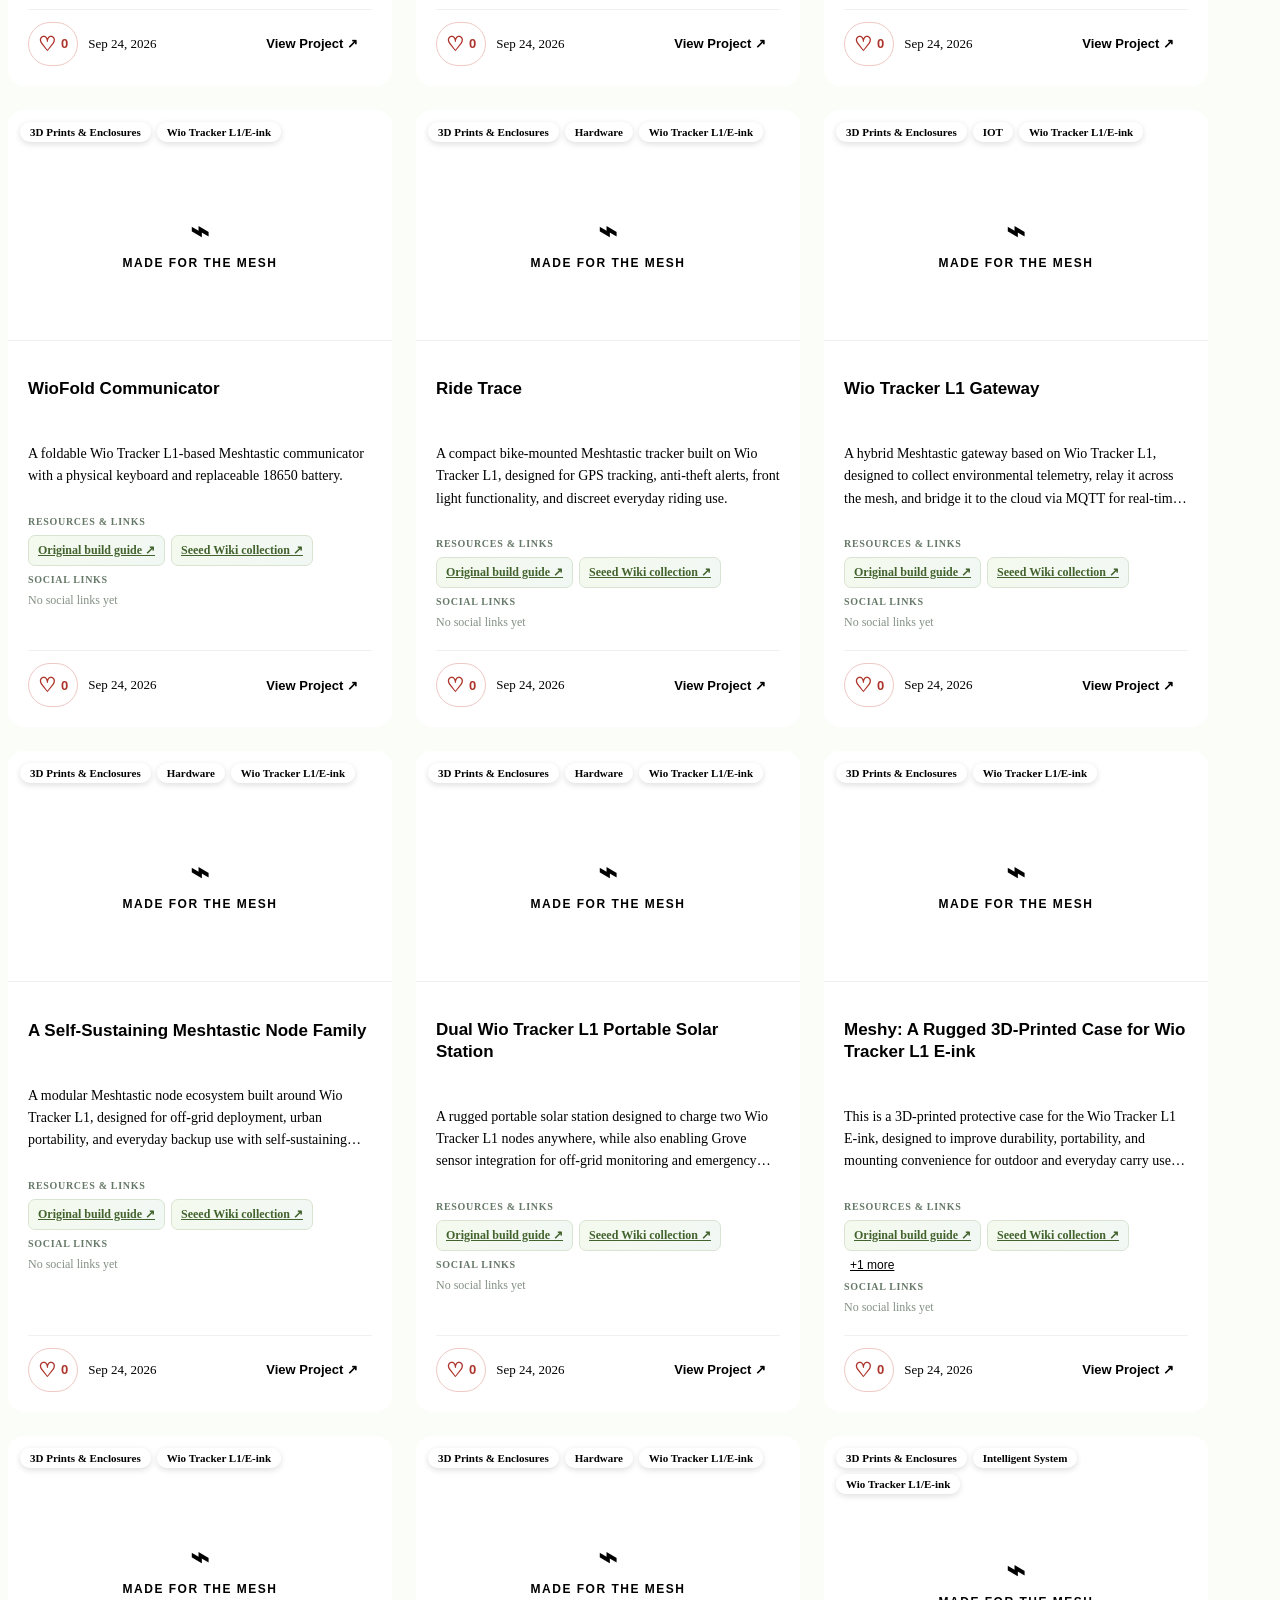
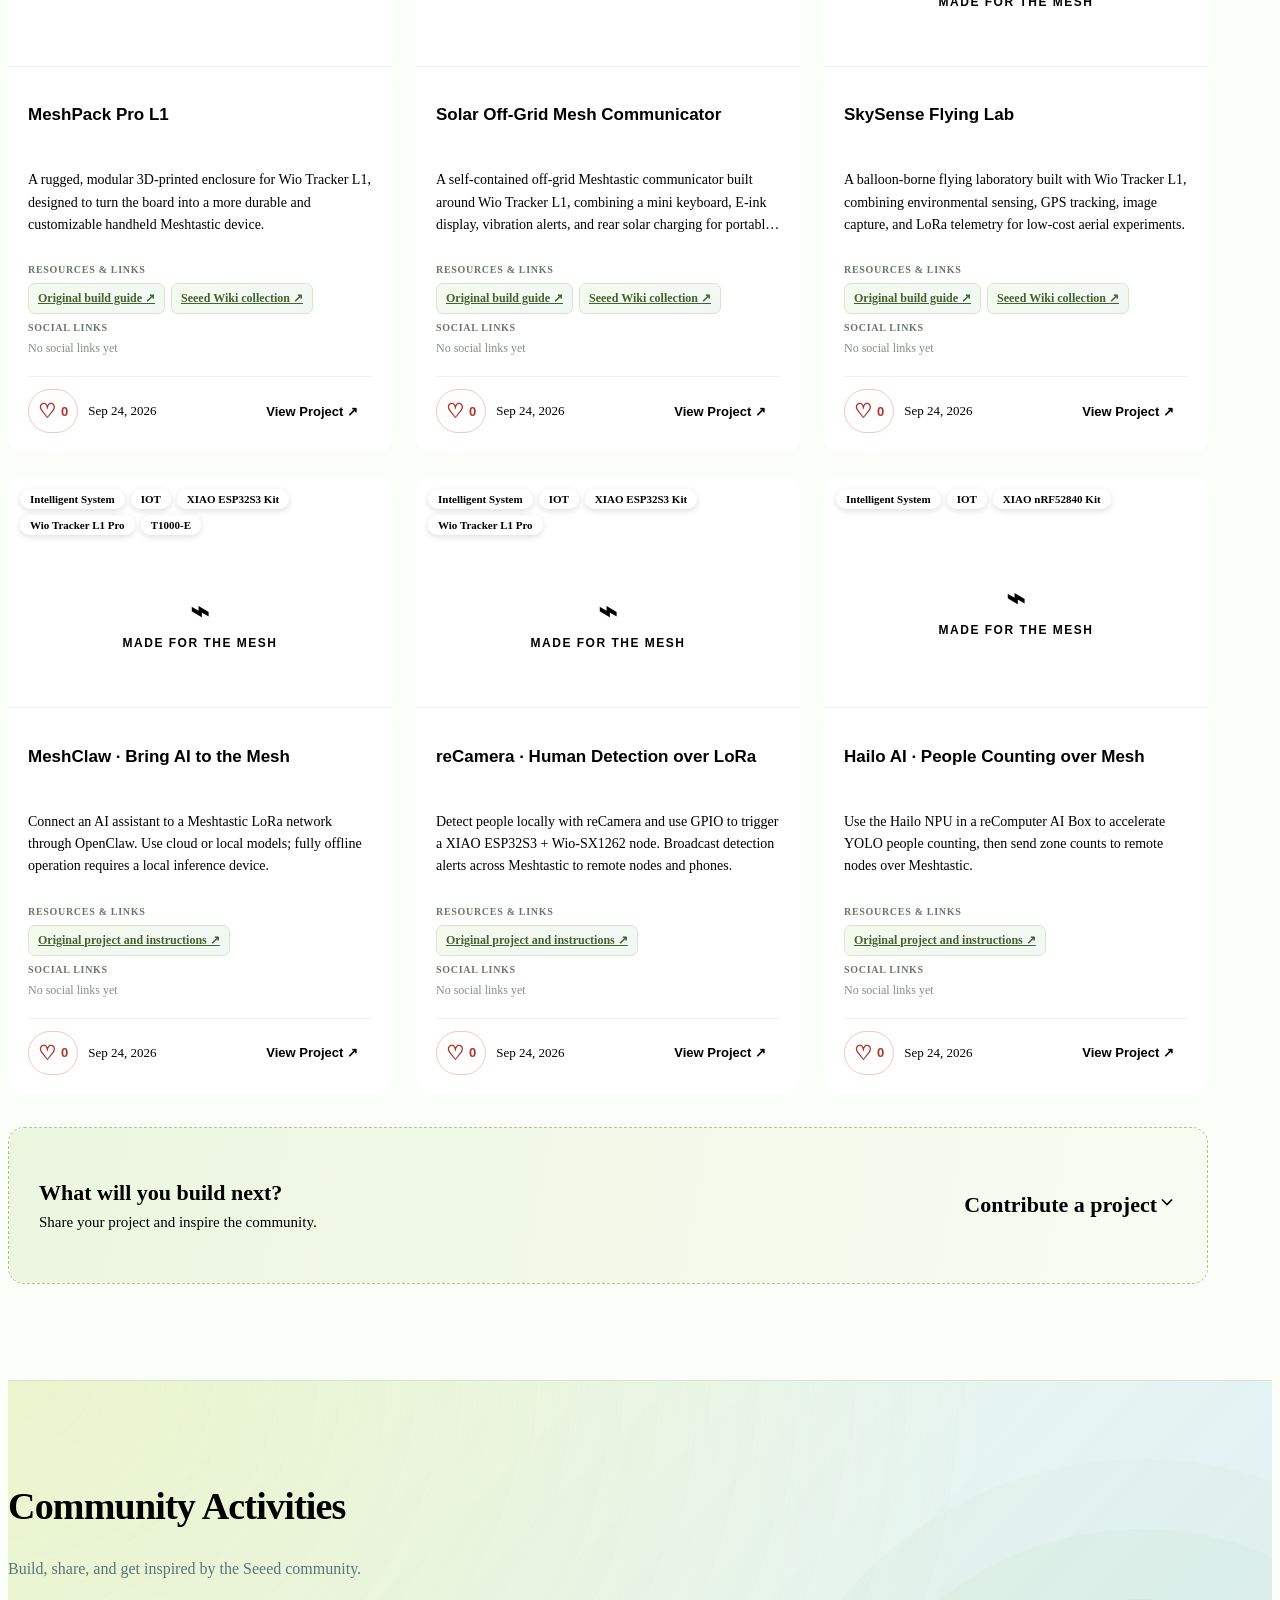
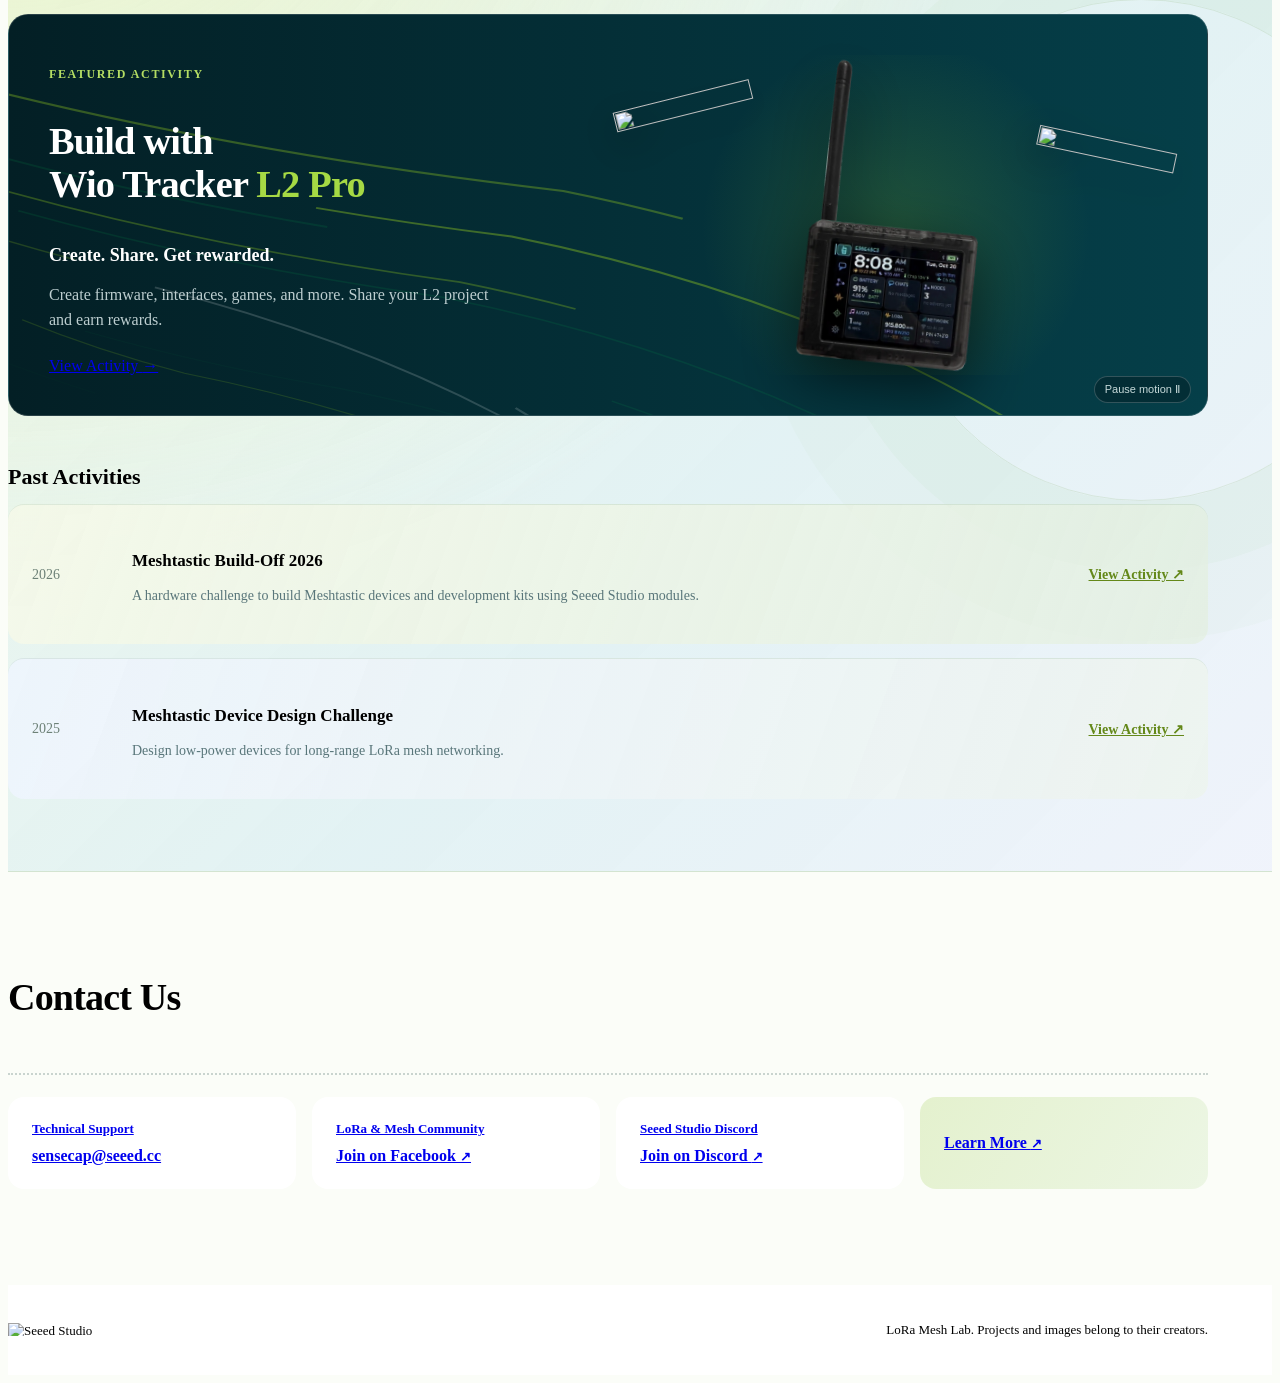
==== commit 5d3776b7: "Require private contact email in project submissions" ====
--- a/docs/index.html
+++ b/docs/index.html
@@ -10,7 +10,7 @@
   <link rel="stylesheet" href="./base.css">
   <link rel="stylesheet" href="./hub.css?v=20261023-card-likes">
   <link rel="stylesheet" href="./forms.css">
-  <script type="module" src="./app.js?v=20261023-card-likes"></script>
+  <script type="module" src="./app.js?v=20261105-required-email"></script>
   <script type="module" src="./featured-waves.js?v=20261015-home"></script>
 </head>
 <body>
